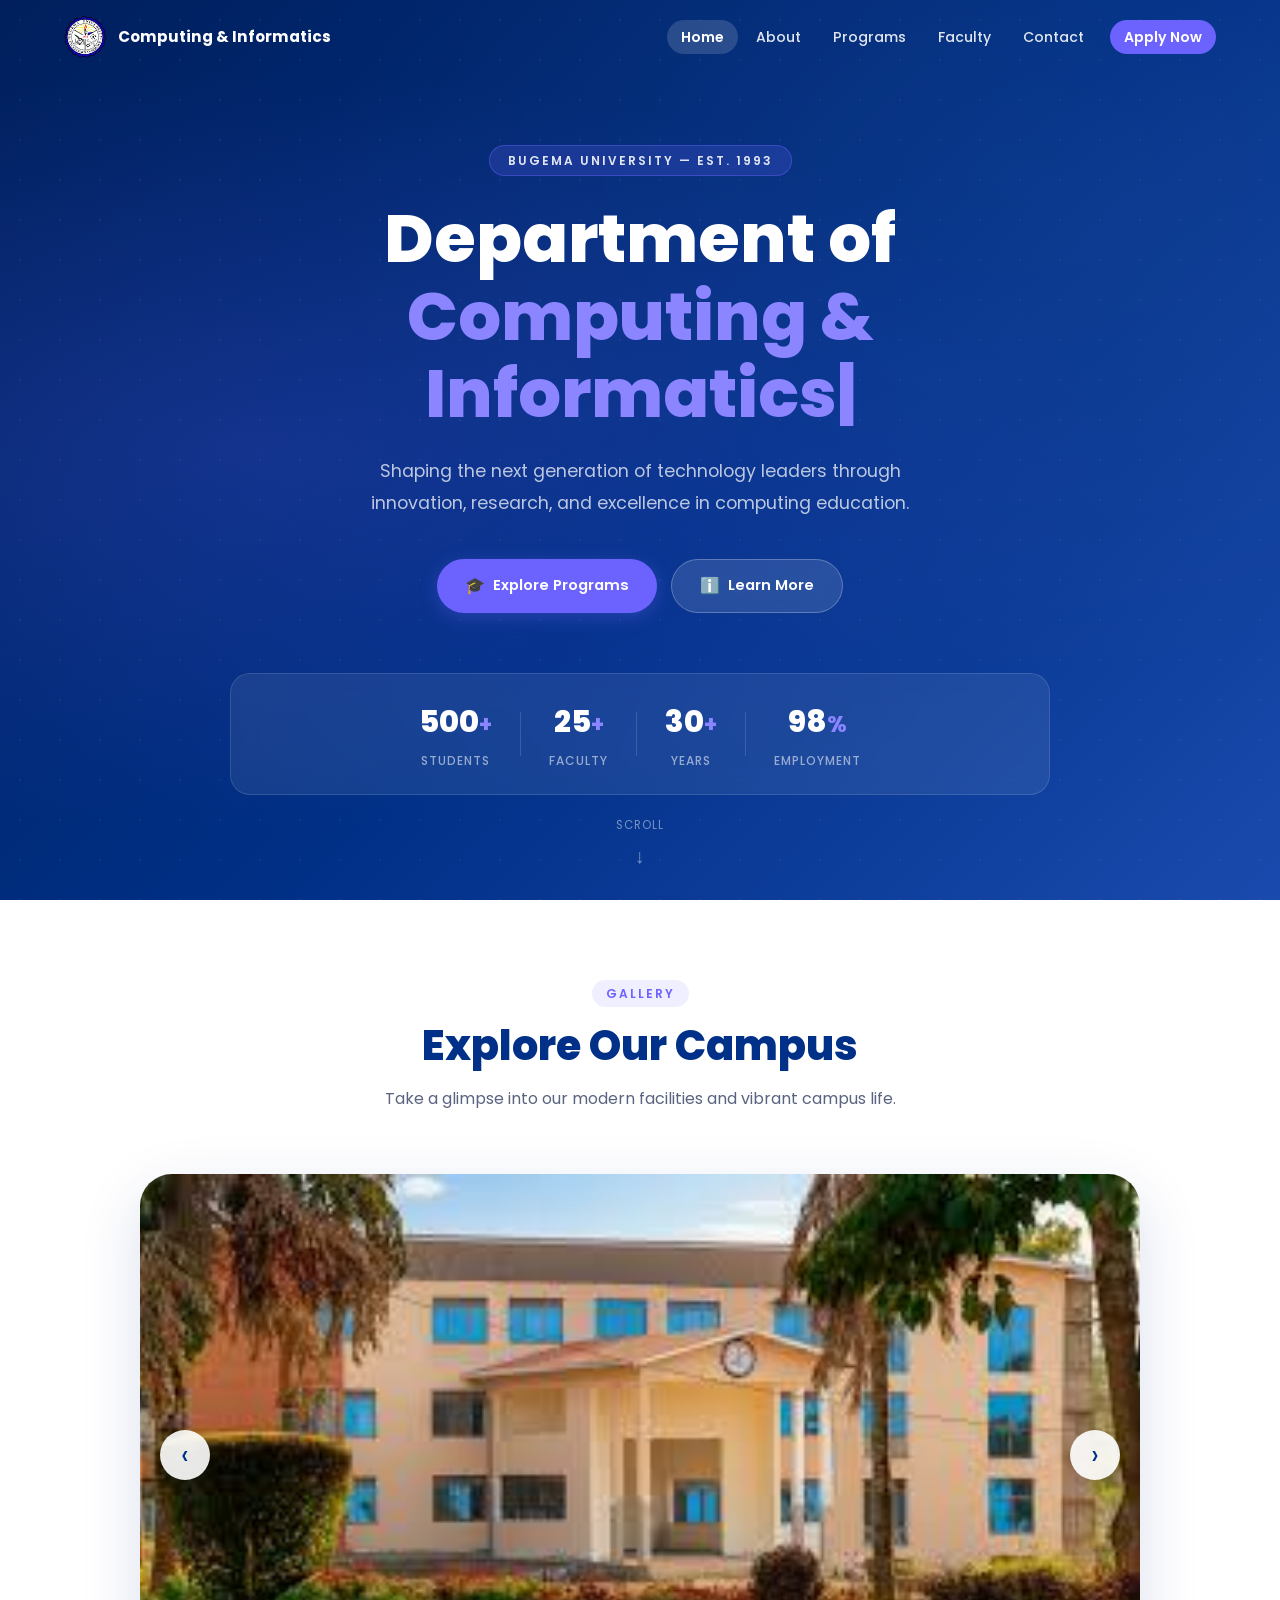
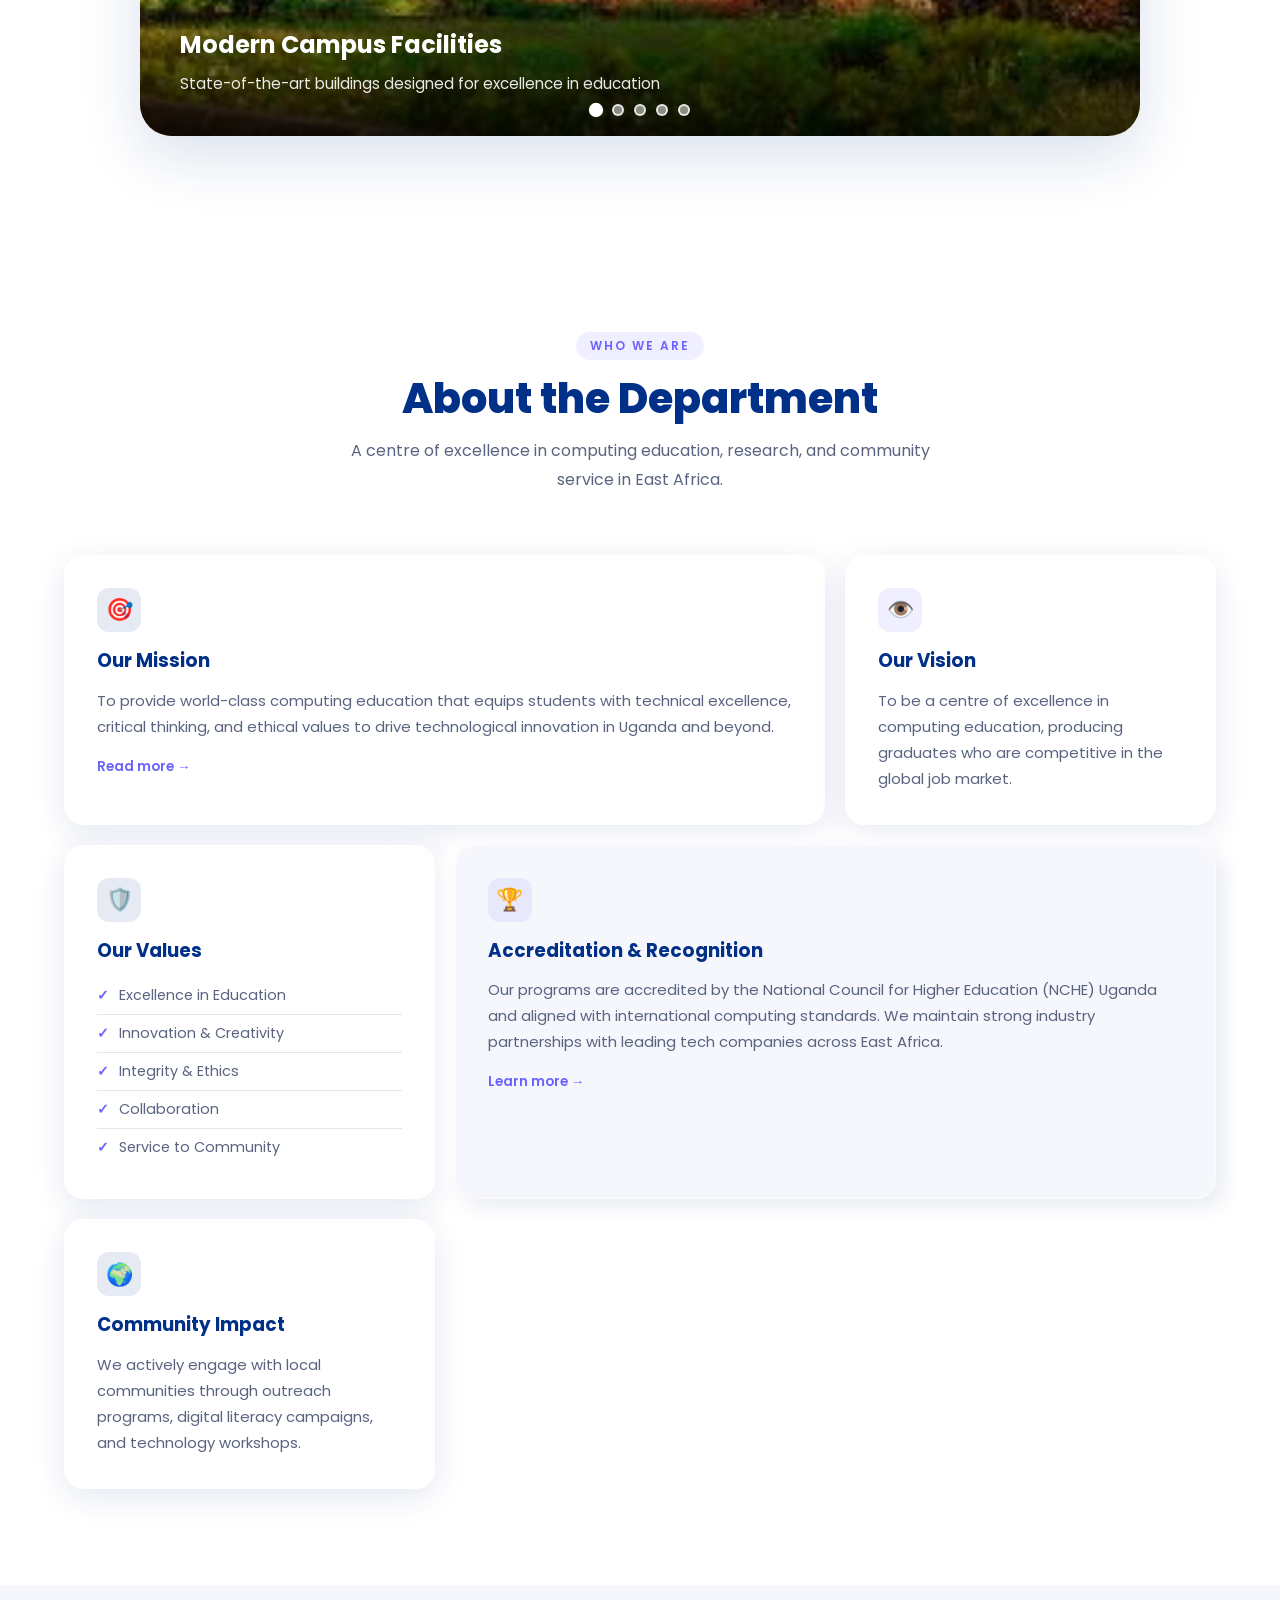
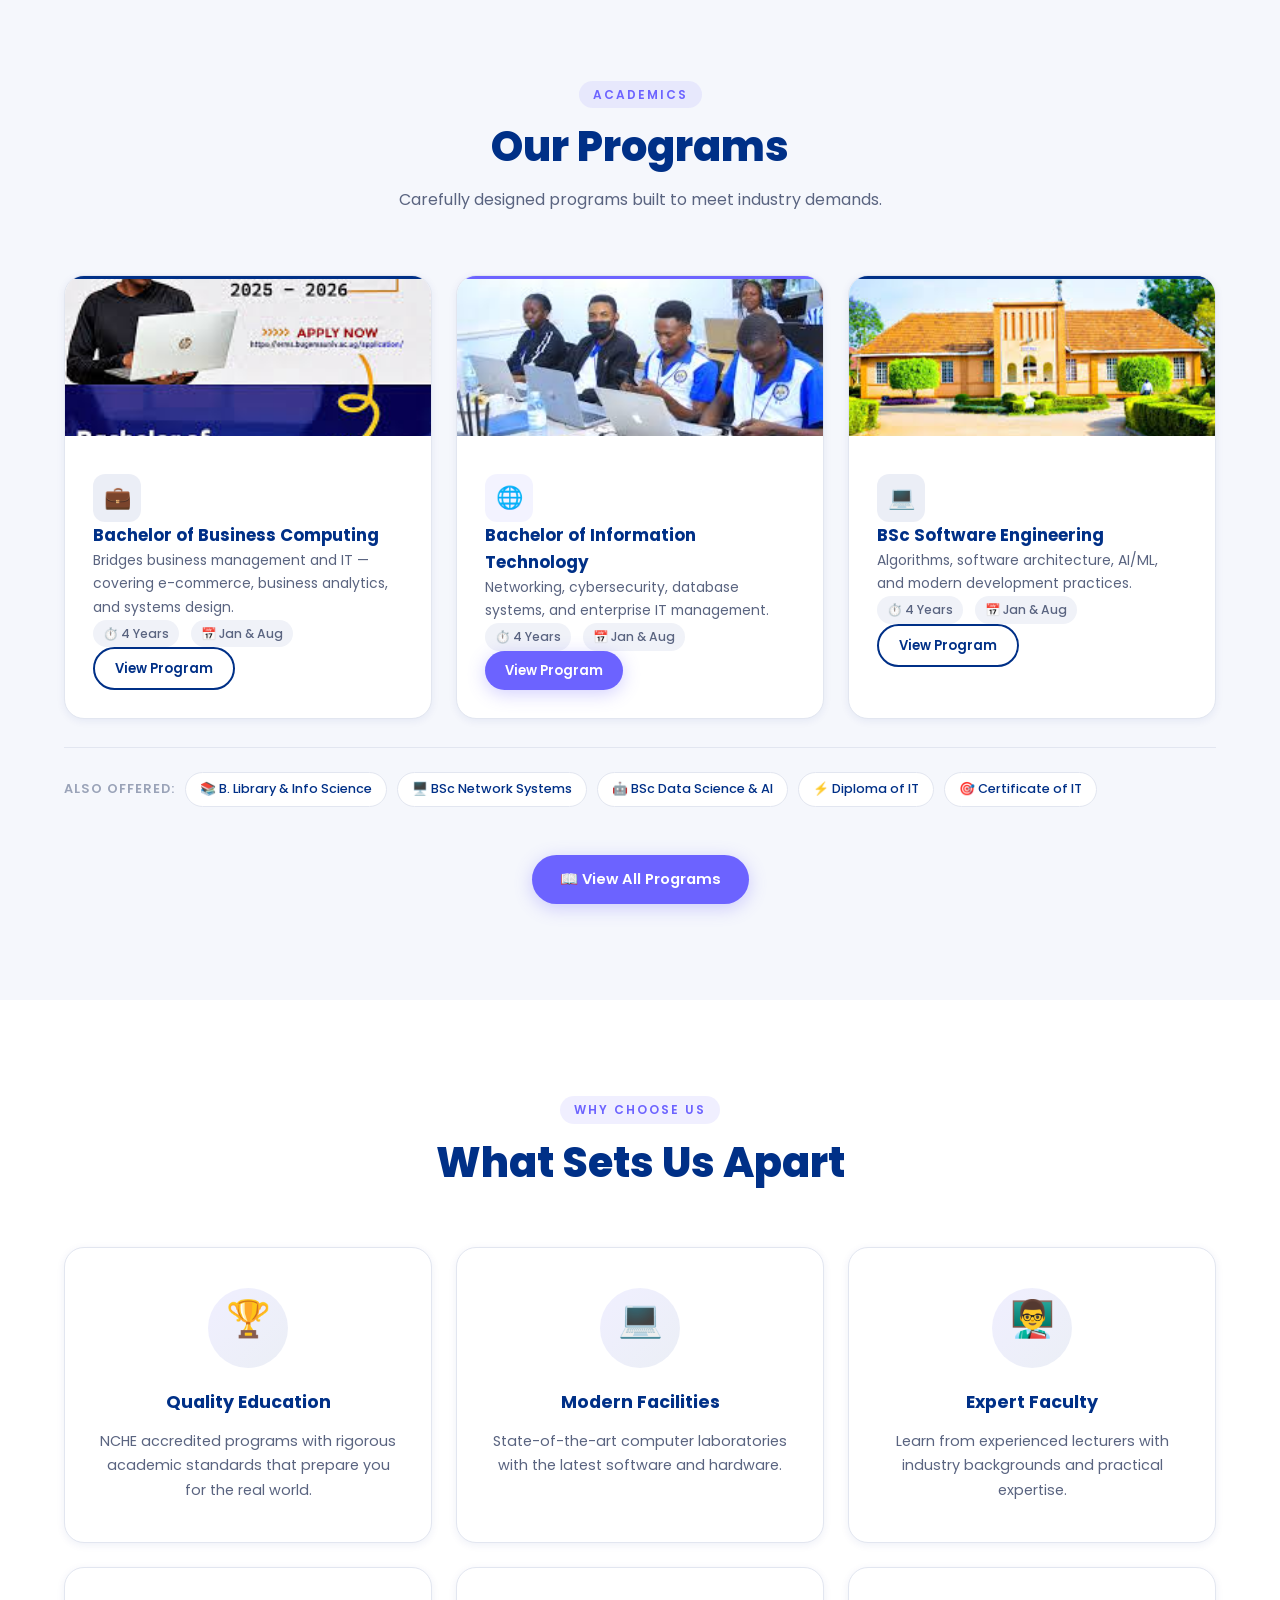
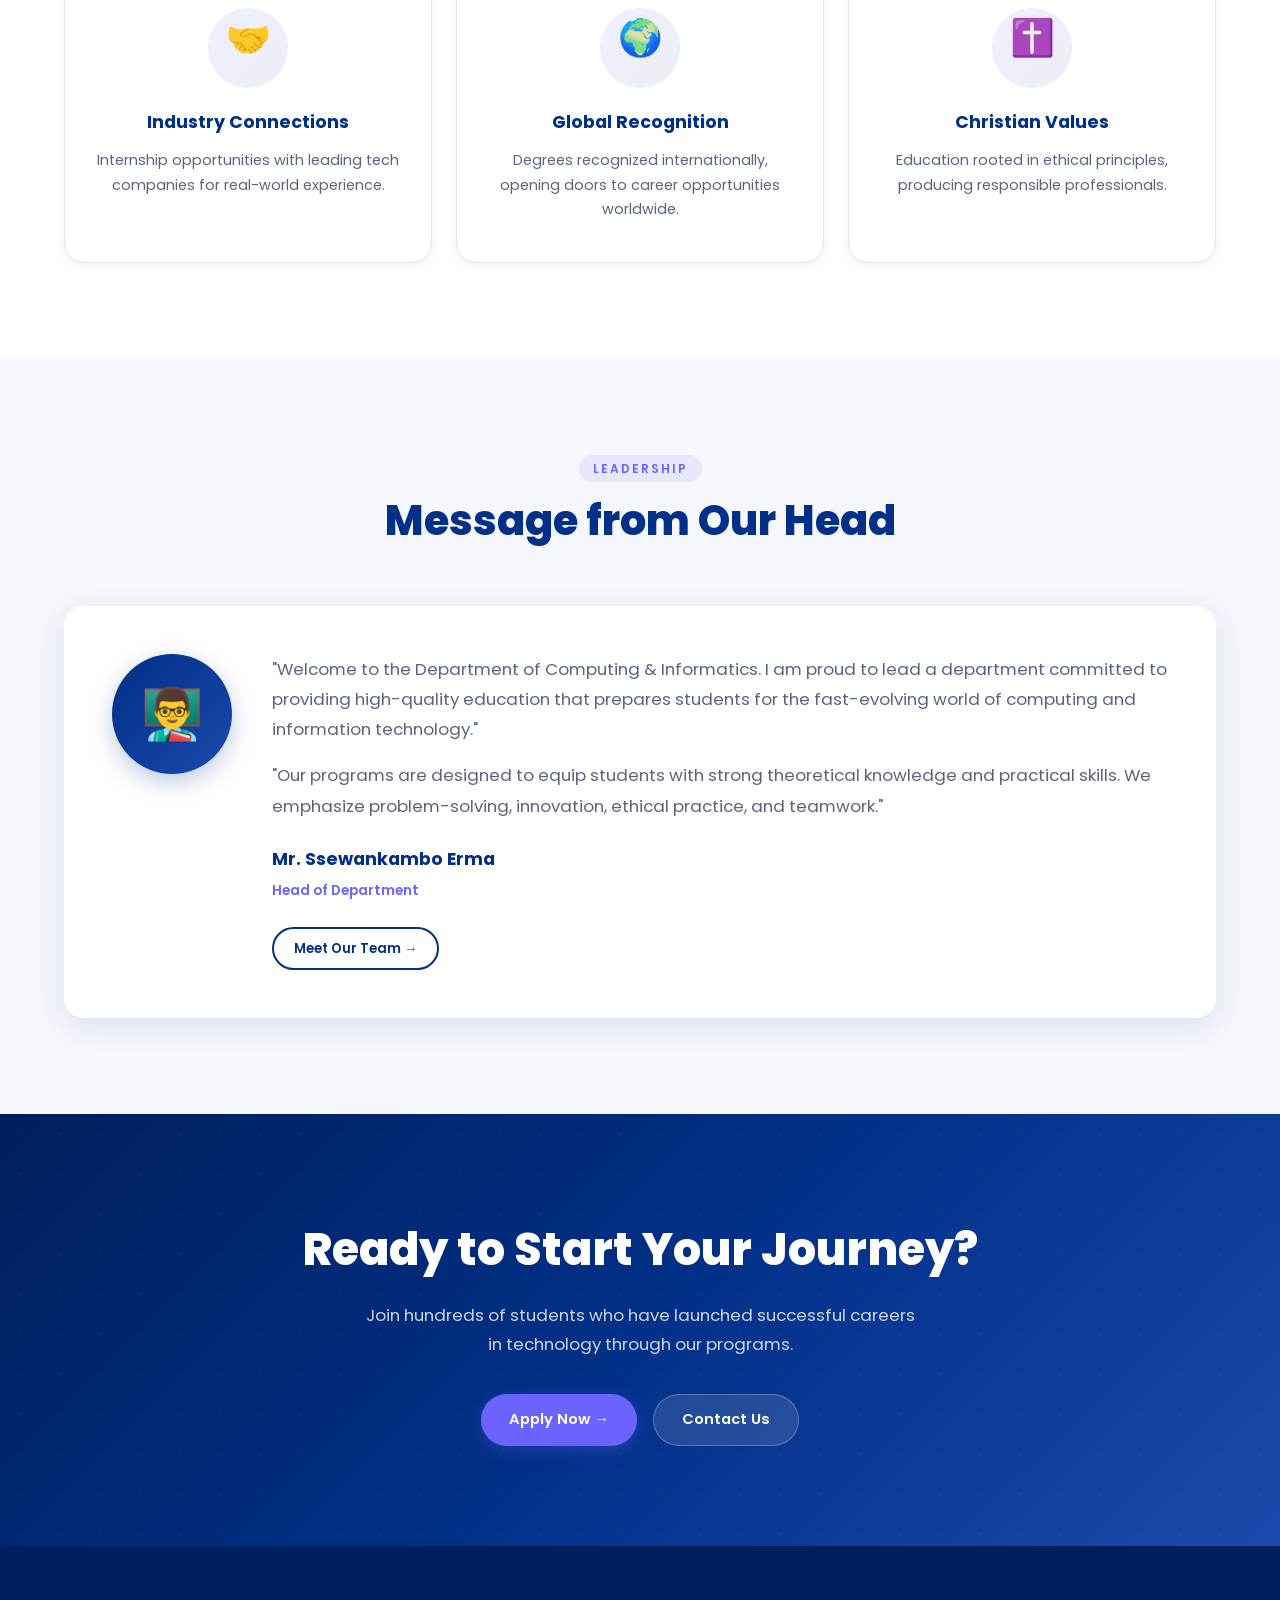
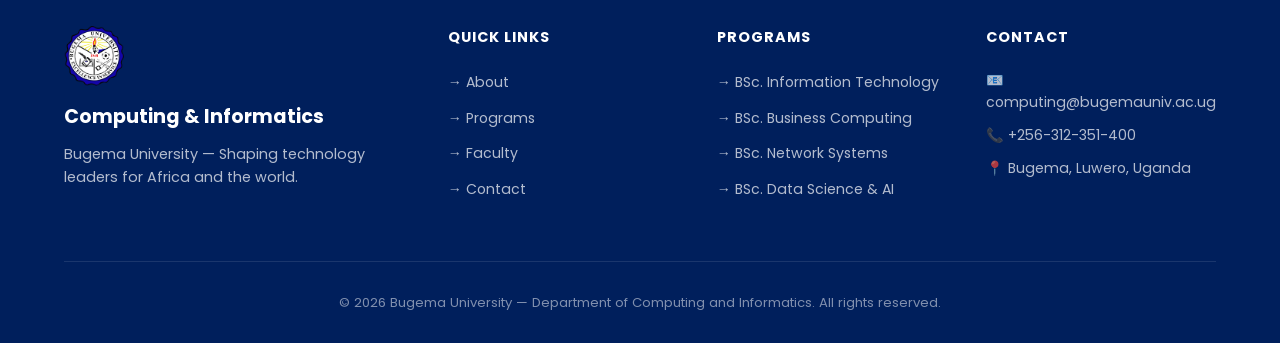
==== index.html @ d44f6887 "Add image carousel, remove red colors, and enhance homepage with images" ====
<!DOCTYPE html>
<html lang="en">
<head>
    <meta charset="UTF-8">
    <meta name="viewport" content="width=device-width, initial-scale=1.0, maximum-scale=5.0, user-scalable=yes">
    <title>Department of Computing & Informatics | Bugema University</title>
    <meta name="description" content="Discover the Department of Computing & Informatics at Bugema University. Explore our IT programs, expert faculty, and modern facilities.">
    <link rel="stylesheet" href="css/style.css">
    <link rel="icon" href="images/Bugema_logo.png">
    <link rel="preconnect" href="https://fonts.googleapis.com">
    <link rel="preconnect" href="https://fonts.gstatic.com" crossorigin>
    <link href="https://fonts.googleapis.com/css2?family=Poppins:wght@300;400;500;600;700;800;900&family=Inter:wght@300;400;500;600&display=swap" rel="stylesheet">
</head>

<body>
    <!-- Loading Screen -->
    <div id="loader">
        <div class="loader-inner">
            <img src="images/Bugema_logo.png" alt="Bugema University Logo" class="loader-logo">
            <div class="loader-bar"><div class="loader-fill"></div></div>
            <p class="loader-text">Loading...</p>
        </div>
    </div>

    <!-- Navigation -->
    <nav id="navbar">
        <div class="nav-container">
            <a href="index.html" class="nav-brand">
                <img src="images/Bugema_logo.png" alt="Bugema University">
                <span>Computing & Informatics</span>
            </a>
            <ul class="nav-links" id="navLinks">
                <li><a href="index.html" class="active">Home</a></li>
                <li><a href="about.html">About</a></li>
                <li><a href="programs.html">Programs</a></li>
                <li><a href="faculty.html">Faculty</a></li>
                <li><a href="contact.html">Contact</a></li>
                <li><a href="application.html" class="btn-apply">Apply Now</a></li>
            </ul>
            <button class="nav-toggle" id="navToggle" aria-label="Toggle navigation">
                <span></span><span></span><span></span>
            </button>
        </div>
    </nav>

    <!-- Hero -->
    <section class="hero">
        <div class="hero-bg"></div>
        <div class="hero-content">
            <div class="hero-badge">Bugema University — Est. 1993</div>
            <h1 class="hero-title">
                Department of<br>
                <span class="typed-text" id="typedText"></span><span class="cursor">|</span>
            </h1>
            <p class="hero-subtitle">
                Shaping the next generation of technology leaders through innovation, research, and excellence in computing education.
            </p>
            <div class="hero-actions">
                <a href="programs.html" class="btn btn-primary">
                    <span class="btn-icon">🎓</span> Explore Programs
                </a>
                <a href="about.html" class="btn btn-ghost">
                    <span class="btn-icon">ℹ️</span> Learn More
                </a>
            </div>
            <div class="hero-stats">
                <div class="stat-item">
                    <span class="stat-number" data-target="500">0</span><span class="stat-plus">+</span>
                    <span class="stat-label">Students</span>
                </div>
                <div class="stat-divider"></div>
                <div class="stat-item">
                    <span class="stat-number" data-target="25">0</span><span class="stat-plus">+</span>
                    <span class="stat-label">Faculty</span>
                </div>
                <div class="stat-divider"></div>
                <div class="stat-item">
                    <span class="stat-number" data-target="30">0</span><span class="stat-plus">+</span>
                    <span class="stat-label">Years</span>
                </div>
                <div class="stat-divider"></div>
                <div class="stat-item">
                    <span class="stat-number" data-target="98">0</span><span class="stat-plus">%</span>
                    <span class="stat-label">Employment</span>
                </div>
            </div>
        </div>
        <div class="hero-scroll">
            <span>Scroll</span>
            <span class="scroll-icon">↓</span>
        </div>
    </section>

    <!-- Image Carousel -->
    <section class="section carousel-section">
        <div class="container">
            <div class="section-header">
                <span class="section-tag">Gallery</span>
                <h2 class="section-title">Explore Our Campus</h2>
                <p class="section-desc">Take a glimpse into our modern facilities and vibrant campus life.</p>
            </div>
            <div class="carousel-container">
                <div class="carousel-track">
                    <div class="carousel-slide active">
                        <img src="images/New complex.jpeg" alt="Bugema University New Complex">
                        <div class="carousel-caption">
                            <h3>Modern Campus Facilities</h3>
                            <p>State-of-the-art buildings designed for excellence in education</p>
                        </div>
                    </div>
                    <div class="carousel-slide">
                        <img src="images/lab.jpeg" alt="Computer Laboratory">
                        <div class="carousel-caption">
                            <h3>Advanced Computer Labs</h3>
                            <p>Equipped with the latest technology for hands-on learning</p>
                        </div>
                    </div>
                    <div class="carousel-slide">
                        <img src="images/campus1.jpeg" alt="Bugema University Campus">
                        <div class="carousel-caption">
                            <h3>Beautiful Campus Environment</h3>
                            <p>A serene learning environment in the heart of Uganda</p>
                        </div>
                    </div>
                    <div class="carousel-slide">
                        <img src="images/Lecturers.jpeg" alt="Faculty Members">
                        <div class="carousel-caption">
                            <h3>Expert Faculty</h3>
                            <p>Learn from experienced professionals dedicated to your success</p>
                        </div>
                    </div>
                    <div class="carousel-slide">
                        <img src="images/Building it.jpeg" alt="IT Department Building">
                        <div class="carousel-caption">
                            <h3>Computing & Informatics Block</h3>
                            <p>Home to our innovative computing programs</p>
                        </div>
                    </div>
                </div>
                <button class="carousel-btn carousel-btn-prev" aria-label="Previous slide">‹</button>
                <button class="carousel-btn carousel-btn-next" aria-label="Next slide">›</button>
                <div class="carousel-indicators"></div>
            </div>
        </div>
    </section>

    <!-- Quick About -->
    <section class="section">
        <div class="container">
            <div class="section-header">
                <span class="section-tag">Who We Are</span>
                <h2 class="section-title">About the Department</h2>
                <p class="section-desc">A centre of excellence in computing education, research, and community service in East Africa.</p>
            </div>
            <div class="bento-grid about-grid">
                <div class="bento-card bento-large glass-card reveal">
                    <div class="card-icon-wrap blue">🎯</div>
                    <h3>Our Mission</h3>
                    <p>To provide world-class computing education that equips students with technical excellence, critical thinking, and ethical values to drive technological innovation in Uganda and beyond.</p>
                    <a href="about.html" class="card-link">Read more →</a>
                </div>
                <div class="bento-card glass-card reveal">
                    <div class="card-icon-wrap violet">👁️</div>
                    <h3>Our Vision</h3>
                    <p>To be a centre of excellence in computing education, producing graduates who are competitive in the global job market.</p>
                </div>
                <div class="bento-card glass-card reveal">
                    <div class="card-icon-wrap blue">🛡️</div>
                    <h3>Our Values</h3>
                    <ul class="values-list">
                        <li><span class="check">✓</span> Excellence in Education</li>
                        <li><span class="check">✓</span> Innovation & Creativity</li>
                        <li><span class="check">✓</span> Integrity & Ethics</li>
                        <li><span class="check">✓</span> Collaboration</li>
                        <li><span class="check">✓</span> Service to Community</li>
                    </ul>
                </div>
                <div class="bento-card bento-wide neu-card reveal">
                    <div class="card-icon-wrap violet">🏆</div>
                    <h3>Accreditation & Recognition</h3>
                    <p>Our programs are accredited by the National Council for Higher Education (NCHE) Uganda and aligned with international computing standards. We maintain strong industry partnerships with leading tech companies across East Africa.</p>
                    <a href="about.html" class="card-link">Learn more →</a>
                </div>
                <div class="bento-card glass-card reveal">
                    <div class="card-icon-wrap blue">🌍</div>
                    <h3>Community Impact</h3>
                    <p>We actively engage with local communities through outreach programs, digital literacy campaigns, and technology workshops.</p>
                </div>
            </div>
        </div>
    </section>

    <!-- Programs Preview -->
    <section class="section section-alt">
        <div class="container">
            <div class="section-header">
                <span class="section-tag">Academics</span>
                <h2 class="section-title">Our Programs</h2>
                <p class="section-desc">Carefully designed programs built to meet industry demands.</p>
            </div>
            <div class="programs-preview-grid">
                <div class="prog-preview-card with-image reveal">
                    <img src="images/business computing.jpeg" alt="Business Computing" class="prog-image">
                    <div class="prog-content">
                        <div class="prog-icon-wrap">💼</div>
                        <h3>Bachelor of Business Computing</h3>
                        <p>Bridges business management and IT — covering e-commerce, business analytics, and systems design.</p>
                        <div class="prog-meta">
                            <span class="prog-meta-item">⏱️ 4 Years</span>
                            <span class="prog-meta-item">📅 Jan & Aug</span>
                        </div>
                        <a href="business-computing.html" class="btn btn-outline btn-sm">View Program</a>
                    </div>
                </div>
                <div class="prog-preview-card featured with-image reveal">
                    <img src="images/lab.jpeg" alt="Information Technology" class="prog-image">
                    <div class="prog-content">
                        <div class="prog-icon-wrap">🌐</div>
                        <h3>Bachelor of Information Technology</h3>
                        <p>Networking, cybersecurity, database systems, and enterprise IT management.</p>
                        <div class="prog-meta">
                            <span class="prog-meta-item">⏱️ 4 Years</span>
                            <span class="prog-meta-item">📅 Jan & Aug</span>
                        </div>
                        <a href="bachelor-it.html" class="btn btn-primary btn-sm">View Program</a>
                    </div>
                </div>
                <div class="prog-preview-card with-image reveal">
                    <img src="images/Building it.jpeg" alt="Software Engineering" class="prog-image">
                    <div class="prog-content">
                        <div class="prog-icon-wrap">💻</div>
                        <h3>BSc Software Engineering</h3>
                        <p>Algorithms, software architecture, AI/ML, and modern development practices.</p>
                        <div class="prog-meta">
                            <span class="prog-meta-item">⏱️ 4 Years</span>
                            <span class="prog-meta-item">📅 Jan & Aug</span>
                        </div>
                        <a href="programs.html" class="btn btn-outline btn-sm">View Program</a>
                    </div>
                </div>
            </div>
            <div class="prog-more-row">
                <span class="prog-more-label">Also offered:</span>
                <a href="library-science.html" class="prog-more-chip">📚 B. Library & Info Science</a>
                <a href="network-systems.html" class="prog-more-chip">🖥️ BSc Network Systems</a>
                <a href="data-science-ai.html" class="prog-more-chip">🤖 BSc Data Science & AI</a>
                <a href="diploma-computer-engineering.html" class="prog-more-chip">⚡ Diploma of IT</a>
                <a href="certificate-it.html" class="prog-more-chip">🎯 Certificate of IT</a>
            </div>
            <div class="section-cta">
                <a href="programs.html" class="btn btn-primary">📖 View All Programs</a>
            </div>
        </div>
    </section>

    <!-- Why Choose Us -->
    <section class="section">
        <div class="container">
            <div class="section-header">
                <span class="section-tag">Why Choose Us</span>
                <h2 class="section-title">What Sets Us Apart</h2>
            </div>
            <div class="why-grid">
                <div class="why-card reveal">
                    <div class="why-icon-wrap"><div class="why-icon">🏆</div></div>
                    <h3>Quality Education</h3>
                    <p>NCHE accredited programs with rigorous academic standards that prepare you for the real world.</p>
                </div>
                <div class="why-card reveal">
                    <div class="why-icon-wrap"><div class="why-icon">💻</div></div>
                    <h3>Modern Facilities</h3>
                    <p>State-of-the-art computer laboratories with the latest software and hardware.</p>
                </div>
                <div class="why-card reveal">
                    <div class="why-icon-wrap"><div class="why-icon">👨‍🏫</div></div>
                    <h3>Expert Faculty</h3>
                    <p>Learn from experienced lecturers with industry backgrounds and practical expertise.</p>
                </div>
                <div class="why-card reveal">
                    <div class="why-icon-wrap"><div class="why-icon">🤝</div></div>
                    <h3>Industry Connections</h3>
                    <p>Internship opportunities with leading tech companies for real-world experience.</p>
                </div>
                <div class="why-card reveal">
                    <div class="why-icon-wrap"><div class="why-icon">🌍</div></div>
                    <h3>Global Recognition</h3>
                    <p>Degrees recognized internationally, opening doors to career opportunities worldwide.</p>
                </div>
                <div class="why-card reveal">
                    <div class="why-icon-wrap"><div class="why-icon">✝️</div></div>
                    <h3>Christian Values</h3>
                    <p>Education rooted in ethical principles, producing responsible professionals.</p>
                </div>
            </div>
        </div>
    </section>

    <!-- HOD Message -->
    <section class="section section-alt">
        <div class="container">
            <div class="section-header">
                <span class="section-tag">Leadership</span>
                <h2 class="section-title">Message from Our Head</h2>
            </div>
            <div class="hod-message-card reveal">
                <div class="hod-avatar-new">
                    <span>👨‍🏫</span>
                </div>
                <div class="hod-message-content">
                    <p>"Welcome to the Department of Computing & Informatics. I am proud to lead a department committed to providing high-quality education that prepares students for the fast-evolving world of computing and information technology."</p>
                    <p>"Our programs are designed to equip students with strong theoretical knowledge and practical skills. We emphasize problem-solving, innovation, ethical practice, and teamwork."</p>
                    <div class="hod-signature">
                        <h4>Mr. Ssewankambo Erma</h4>
                        <span>Head of Department</span>
                    </div>
                    <a href="faculty.html" class="btn btn-outline btn-sm">Meet Our Team →</a>
                </div>
            </div>
        </div>
    </section>

    <!-- CTA Section -->
    <section class="cta-section-new">
        <div class="container">
            <div class="cta-content">
                <h2>Ready to Start Your Journey?</h2>
                <p>Join hundreds of students who have launched successful careers in technology through our programs.</p>
                <div class="cta-buttons">
                    <a href="application.html" class="btn btn-primary">Apply Now →</a>
                    <a href="contact.html" class="btn btn-ghost-white">Contact Us</a>
                </div>
            </div>
        </div>
    </section>

    <footer class="footer">
        <div class="container">
            <div class="footer-grid">
                <div class="footer-brand">
                    <img src="images/Bugema_logo.png" alt="Bugema University Logo">
                    <h3>Computing & Informatics</h3>
                    <p>Bugema University — Shaping technology leaders for Africa and the world.</p>
                </div>
                <div class="footer-links">
                    <h4>Quick Links</h4>
                    <ul>
                        <li><a href="about.html">→ About</a></li>
                        <li><a href="programs.html">→ Programs</a></li>
                        <li><a href="faculty.html">→ Faculty</a></li>
                        <li><a href="contact.html">→ Contact</a></li>
                    </ul>
                </div>
                <div class="footer-links">
                    <h4>Programs</h4>
                    <ul>
                        <li><a href="bachelor-it.html">→ BSc. Information Technology</a></li>
                        <li><a href="business-computing.html">→ BSc. Business Computing</a></li>
                        <li><a href="network-systems.html">→ BSc. Network Systems</a></li>
                        <li><a href="data-science-ai.html">→ BSc. Data Science & AI</a></li>
                    </ul>
                </div>
                <div class="footer-contact">
                    <h4>Contact</h4>
                    <p>📧 computing@bugemauniv.ac.ug</p>
                    <p>📞 +256-312-351-400</p>
                    <p>📍 Bugema, Luwero, Uganda</p>
                </div>
            </div>
            <div class="footer-bottom">
                <p>© 2026 Bugema University — Department of Computing and Informatics. All rights reserved.</p>
            </div>
        </div>
    </footer>

    <script src="js/main.js"></script>
</body>
</html>
---- css/style.css ----
/* ===== VARIABLES ===== */
:root {
    --violet: #6C63FF;
    --violet-dark: #5A52D5;
    --violet-light: #8B85FF;
    --blue: #003087;
    --blue-dark: #001f5c;
    --blue-light: #1a4aad;
    --white: #ffffff;
    --off-white: #f5f7fc;
    --gray-100: #f0f2f8;
    --gray-200: #e2e6f0;
    --gray-400: #9aa3b8;
    --gray-600: #5a6480;
    --gray-800: #2d3452;
    --text: #1a1f36;
    --shadow-sm: 0 2px 8px rgba(0,48,135,0.07);
    --shadow-md: 0 8px 32px rgba(0,48,135,0.11);
    --shadow-lg: 0 20px 60px rgba(0,48,135,0.15);
    --radius-sm: 12px;
    --radius-md: 20px;
    --radius-lg: 32px;
    --transition: all 0.3s cubic-bezier(0.4,0,0.2,1);
    --primary-color: #003087;
    --primary-dark: #001f5c;
    --accent-color: #6C63FF;
    --bg-color: #f5f7fc;
    --bg-white: #ffffff;
}

/* ===== RESET ===== */
*, *::before, *::after { margin: 0; padding: 0; box-sizing: border-box; }
html { scroll-behavior: smooth; }
body { font-family: 'Poppins', sans-serif; color: var(--text); background: var(--white); overflow-x: hidden; line-height: 1.6; }
a { text-decoration: none; color: inherit; }
ul { list-style: none; }
img { max-width: 100%; display: block; }
button { font-family: inherit; cursor: pointer; }

/* ===== LOADER ===== */
#loader {
    position: fixed; inset: 0; z-index: 9999;
    background: var(--blue);
    display: flex; align-items: center; justify-content: center;
    transition: opacity 0.6s ease, visibility 0.6s ease;
}
#loader.hidden { opacity: 0; visibility: hidden; pointer-events: none; }
.loader-inner { text-align: center; }
.loader-logo { width: 80px; height: 80px; margin: 0 auto 24px; animation: pulse 1.5s ease-in-out infinite; }
.loader-bar { width: 200px; height: 4px; background: rgba(255,255,255,0.2); border-radius: 99px; margin: 0 auto 16px; overflow: hidden; }
.loader-fill { height: 100%; background: var(--violet); border-radius: 99px; animation: loadFill 1.8s ease forwards; }
.loader-text { color: rgba(255,255,255,0.6); font-size: 0.8rem; letter-spacing: 2px; text-transform: uppercase; }
@keyframes loadFill { from { width: 0; } to { width: 100%; } }
@keyframes pulse { 0%,100% { transform: scale(1); } 50% { transform: scale(1.08); } }

/* ===== NAVBAR ===== */
#navbar {
    position: fixed; top: 0; left: 0; right: 0; z-index: 1000;
    padding: 16px 0;
    transition: var(--transition);
}
#navbar.scrolled {
    background: rgba(255,255,255,0.94);
    backdrop-filter: blur(20px);
    -webkit-backdrop-filter: blur(20px);
    box-shadow: var(--shadow-sm);
    padding: 10px 0;
}
.nav-container {
    max-width: 1200px; margin: 0 auto; padding: 0 24px;
    display: flex; align-items: center; justify-content: space-between;
}
.nav-brand {
    display: flex; align-items: center; gap: 12px;
    font-weight: 700; font-size: 0.95rem;
    color: var(--white);
    transition: var(--transition);
}
#navbar.scrolled .nav-brand { color: var(--blue); }
.nav-brand img { width: 42px; height: 42px; object-fit: contain; border-radius: 8px; }
.nav-links { display: flex; align-items: center; gap: 4px; }
.nav-links a {
    padding: 7px 14px;
    border-radius: 99px;
    font-size: 0.88rem; font-weight: 500;
    color: rgba(255,255,255,0.88);
    transition: var(--transition);
}
.nav-links a:hover, .nav-links a.active {
    background: rgba(255,255,255,0.15);
    color: var(--white);
}
.nav-links a.active { font-weight: 600; }
#navbar.scrolled .nav-links a { color: var(--gray-600); }
#navbar.scrolled .nav-links a:hover { background: var(--gray-100); color: var(--blue); }
#navbar.scrolled .nav-links a.active { background: rgba(0,48,135,0.08); color: var(--blue); }

.btn-apply {
    background: var(--violet) !important;
    color: var(--white) !important;
    font-weight: 600 !important;
    margin-left: 8px;
}
.btn-apply:hover {
    background: var(--violet-dark) !important;
    transform: translateY(-2px);
}

.nav-toggle {
    display: none; flex-direction: column; gap: 5px;
    background: none; border: none; outline: none;
    -webkit-appearance: none; appearance: none;
    cursor: pointer; padding: 8px; z-index: 1001;
    border-radius: 8px;
    -webkit-tap-highlight-color: transparent;
}
.nav-toggle:focus { outline: none; }
.nav-toggle span {
    display: block; width: 24px; height: 2px;
    background: var(--white); border-radius: 99px;
    transition: var(--transition);
}
#navbar.scrolled .nav-toggle span { background: var(--blue); }
.nav-toggle.open span { background: var(--white) !important; }
.nav-toggle.open span:nth-child(1) { transform: rotate(45deg) translate(5px, 5px); }
.nav-toggle.open span:nth-child(2) { opacity: 0; width: 0; }
.nav-toggle.open span:nth-child(3) { transform: rotate(-45deg) translate(5px, -5px); }

/* ===== HERO ===== */
.hero {
    min-height: 100vh;
    background: linear-gradient(135deg, var(--blue-dark) 0%, var(--blue) 55%, var(--blue-light) 100%);
    position: relative; display: flex; align-items: center; justify-content: center;
    overflow: hidden; padding: 120px 24px 80px;
}
.hero-bg {
    position: absolute; inset: 0;
    background: radial-gradient(ellipse at 20% 50%, rgba(108,99,255,0.18) 0%, transparent 60%),
                radial-gradient(ellipse at 80% 20%, rgba(255,255,255,0.04) 0%, transparent 50%);
}
.hero-bg::before {
    content: ''; position: absolute; inset: 0;
    background-image: radial-gradient(rgba(255,255,255,0.055) 1px, transparent 1px);
    background-size: 40px 40px;
}
.hero-content { position: relative; z-index: 1; max-width: 820px; text-align: center; }
.hero-badge {
    display: inline-block; padding: 5px 18px;
    background: rgba(108,99,255,0.2); border: 1px solid rgba(108,99,255,0.4);
    border-radius: 99px; color: rgba(255,255,255,0.88);
    font-size: 0.75rem; font-weight: 600; letter-spacing: 2px; text-transform: uppercase;
    margin-bottom: 24px;
}
.hero-title {
    font-size: clamp(2.4rem, 6vw, 4.2rem); font-weight: 800;
    color: var(--white); line-height: 1.15; margin-bottom: 24px;
}
.typed-text { color: var(--violet-light); }
.cursor { color: var(--violet-light); animation: blink 0.8s step-end infinite; }
@keyframes blink { 0%,100% { opacity: 1; } 50% { opacity: 0; } }
.hero-subtitle {
    font-size: 1.1rem; color: rgba(255,255,255,0.72);
    max-width: 580px; margin: 0 auto 40px; line-height: 1.8;
}
.hero-actions { display: flex; gap: 14px; justify-content: center; flex-wrap: wrap; margin-bottom: 60px; }
.hero-stats {
    display: flex; align-items: center; justify-content: center;
    background: rgba(255,255,255,0.08);
    backdrop-filter: blur(12px); -webkit-backdrop-filter: blur(12px);
    border: 1px solid rgba(255,255,255,0.12);
    border-radius: var(--radius-md); padding: 24px 40px;
}
.stat-item { text-align: center; padding: 0 28px; }
.stat-number { font-size: 1.9rem; font-weight: 800; color: var(--white); }
.stat-plus { font-size: 1.4rem; font-weight: 700; color: var(--violet-light); }
.stat-label { display: block; font-size: 0.75rem; font-weight: 500; color: rgba(255,255,255,0.55); text-transform: uppercase; letter-spacing: 1px; margin-top: 4px; }
.stat-divider { width: 1px; height: 44px; background: rgba(255,255,255,0.14); }
.hero-scroll {
    position: absolute; bottom: 28px; left: 50%; transform: translateX(-50%);
    display: flex; flex-direction: column; align-items: center; gap: 6px;
    color: rgba(255,255,255,0.45); font-size: 0.72rem;
    letter-spacing: 1px; text-transform: uppercase;
    animation: floatScroll 2s ease-in-out infinite;
}
.scroll-icon { font-size: 20px; }
@keyframes floatScroll { 0%,100% { transform: translateX(-50%) translateY(0); } 50% { transform: translateX(-50%) translateY(8px); } }

/* ===== BUTTONS ===== */
.btn {
    display: inline-flex; align-items: center; justify-content: center; gap: 8px;
    padding: 13px 28px;
    border-radius: 99px;
    font-family: 'Poppins', sans-serif;
    font-size: 0.92rem; font-weight: 600;
    cursor: pointer; border: none;
    transition: var(--transition);
    white-space: nowrap;
}
.btn-icon { font-size: 16px; }
.btn-primary { background: var(--violet); color: var(--white); box-shadow: 0 4px 18px rgba(108,99,255,0.3); }
.btn-primary:hover { background: var(--violet-dark); transform: translateY(-2px); box-shadow: 0 8px 24px rgba(108,99,255,0.4); }
.btn-ghost { background: rgba(255,255,255,0.12); color: var(--white); border: 1px solid rgba(255,255,255,0.25); backdrop-filter: blur(8px); }
.btn-ghost:hover { background: rgba(255,255,255,0.2); transform: translateY(-2px); }
.btn-ghost-white { background: rgba(255,255,255,0.12); color: var(--white); border: 1px solid rgba(255,255,255,0.25); }
.btn-ghost-white:hover { background: rgba(255,255,255,0.2); }
.btn-outline { background: transparent; color: var(--blue); border: 2px solid var(--blue); }
.btn-outline:hover { background: var(--blue); color: var(--white); transform: translateY(-2px); }
.btn-sm { padding: 9px 20px; font-size: 0.82rem; }

/* ===== SECTIONS ===== */
.section { padding: 96px 0; }
.section-alt { background: var(--off-white); }
.container { max-width: 1200px; margin: 0 auto; padding: 0 24px; }
.section-header { text-align: center; margin-bottom: 60px; }
.section-tag {
    display: inline-block; padding: 4px 14px;
    background: rgba(108,99,255,0.1); color: var(--violet);
    border-radius: 99px; font-size: 0.75rem; font-weight: 600;
    letter-spacing: 2px; text-transform: uppercase; margin-bottom: 14px;
}
.section-title { font-size: clamp(1.7rem, 4vw, 2.6rem); font-weight: 800; color: var(--blue); line-height: 1.2; margin-bottom: 14px; }
.section-desc { font-size: 1rem; color: var(--gray-600); max-width: 580px; margin: 0 auto; line-height: 1.8; }
.section-cta { text-align: center; margin-top: 48px; }

/* ===== GLASS & NEU CARDS ===== */
.glass-card {
    background: rgba(255,255,255,0.72);
    backdrop-filter: blur(20px);
    -webkit-backdrop-filter: blur(20px);
    border: 1px solid rgba(255,255,255,0.85);
    box-shadow: var(--shadow-md);
}
.neu-card {
    background: var(--off-white);
    box-shadow: 8px 8px 20px rgba(0,48,135,0.09), -8px -8px 20px rgba(255,255,255,0.9);
    border: 1px solid rgba(255,255,255,0.6);
}

/* ===== BENTO GRID ===== */
.bento-grid { display: grid; grid-template-columns: repeat(3, 1fr); gap: 20px; }
.bento-card { padding: 32px; border-radius: var(--radius-md); transition: var(--transition); }
.bento-card:hover { transform: translateY(-4px); box-shadow: var(--shadow-lg); }
.bento-large { grid-column: span 2; }
.bento-wide { grid-column: span 2; }
.bento-card h3 { font-size: 1.15rem; font-weight: 700; color: var(--blue); margin-bottom: 12px; margin-top: 14px; }
.bento-card p { color: var(--gray-600); line-height: 1.75; font-size: 0.93rem; }
.card-icon-wrap {
    width: 44px; height: 44px; border-radius: 12px;
    display: flex; align-items: center; justify-content: center;
    font-size: 22px;
}
.card-icon-wrap.blue { background: rgba(0,48,135,0.1); color: var(--blue); }
.card-icon-wrap.violet { background: rgba(108,99,255,0.1); color: var(--violet); }
.card-link {
    display: inline-flex; align-items: center; gap: 6px;
    margin-top: 16px; font-size: 0.85rem; font-weight: 600;
    color: var(--violet); transition: var(--transition);
}
.card-link:hover { gap: 10px; }
.values-list { padding: 0; margin-top: 4px; }
.values-list li {
    display: flex; align-items: center; gap: 10px;
    padding: 7px 0; color: var(--gray-600); font-size: 0.9rem;
    border-bottom: 1px solid var(--gray-200);
}
.values-list li:last-child { border-bottom: none; }
.values-list li .check { color: var(--violet); font-weight: bold; }

/* ===== PROGRAMS PREVIEW ===== */
.programs-preview-grid { display: grid; grid-template-columns: repeat(3, 1fr); gap: 24px; }
.prog-preview-card {
    background: var(--white); border-radius: var(--radius-md);
    padding: 32px; box-shadow: var(--shadow-sm);
    border: 1px solid var(--gray-200); transition: var(--transition);
    display: flex; flex-direction: column; gap: 14px;
    position: relative; overflow: hidden;
}
.prog-preview-card::before { content: ''; position: absolute; top: 0; left: 0; right: 0; height: 3px; background: var(--blue); }
.prog-preview-card.featured::before { background: var(--violet); }
.prog-preview-card:hover { transform: translateY(-5px); box-shadow: var(--shadow-lg); }
.prog-icon-wrap {
    width: 48px; height: 48px; border-radius: 12px;
    background: rgba(0,48,135,0.08); color: var(--blue);
    display: flex; align-items: center; justify-content: center; font-size: 22px;
}
.prog-preview-card.featured .prog-icon-wrap { background: rgba(108,99,255,0.08); color: var(--violet); }
.prog-preview-card h3 { font-size: 1.05rem; font-weight: 700; color: var(--blue); }
.prog-preview-card p { font-size: 0.87rem; color: var(--gray-600); line-height: 1.7; flex: 1; }
.prog-meta { display: flex; gap: 12px; flex-wrap: wrap; }
.prog-meta-item {
    display: inline-flex; align-items: center; gap: 5px;
    font-size: 0.77rem; font-weight: 500; color: var(--gray-600);
    background: var(--gray-100); padding: 4px 10px; border-radius: 99px;
}
.prog-more-row {
    display: flex; align-items: center; flex-wrap: wrap; gap: 10px;
    margin-top: 28px; padding-top: 24px;
    border-top: 1px solid var(--gray-200);
}
.prog-more-label {
    font-size: 0.8rem; font-weight: 600;
    color: var(--gray-400); text-transform: uppercase; letter-spacing: 1px;
    white-space: nowrap;
}
.prog-more-chip {
    display: inline-flex; align-items: center; gap: 6px;
    padding: 6px 14px;
    background: var(--white); border: 1px solid var(--gray-200);
    border-radius: 99px; font-size: 0.8rem; font-weight: 500;
    color: var(--blue); transition: var(--transition);
}
.prog-more-chip:hover { background: var(--blue); color: var(--white); border-color: var(--blue); }

/* ===== WHY CHOOSE US ===== */
.why-grid { display: grid; grid-template-columns: repeat(3, 1fr); gap: 24px; }
.why-card {
    background: var(--white); border-radius: var(--radius-md);
    padding: 40px 30px; text-align: center;
    box-shadow: var(--shadow-sm); border: 1px solid var(--gray-200);
    transition: var(--transition);
}
.why-card:hover { transform: translateY(-8px); box-shadow: var(--shadow-lg); border-color: rgba(0,48,135,0.15); }
.why-icon { font-size: 50px; margin-bottom: 20px; }
.why-card h3 { font-size: 1.1rem; font-weight: 700; color: var(--blue); margin-bottom: 12px; }
.why-card p { font-size: 0.9rem; color: var(--gray-600); line-height: 1.7; }

/* ===== HOD MESSAGE ===== */
.hod-message-card {
    background: var(--white); border-radius: var(--radius-md);
    padding: 48px; box-shadow: var(--shadow-md);
    display: flex; gap: 40px; align-items: flex-start;
}
.hod-avatar-new {
    width: 120px; height: 120px; border-radius: 50%;
    background: linear-gradient(135deg, var(--blue) 0%, var(--blue-light) 100%);
    display: flex; align-items: center; justify-content: center;
    font-size: 50px; flex-shrink: 0;
    box-shadow: 0 8px 24px rgba(0,48,135,0.25);
}
.hod-message-content { flex: 1; }
.hod-message-content p { font-size: 1.05rem; color: var(--gray-600); line-height: 1.8; margin-bottom: 16px; }
.hod-signature { margin: 24px 0; }
.hod-signature h4 { font-size: 1.1rem; color: var(--blue); margin-bottom: 4px; }
.hod-signature span { font-size: 0.85rem; color: var(--violet); font-weight: 600; }

/* ===== CTA ===== */
.cta-section-new {
    padding: 100px 0;
    background: linear-gradient(135deg, var(--blue-dark) 0%, var(--blue) 50%, var(--blue-light) 100%);
    position: relative; overflow: hidden;
}
.cta-section-new::before {
    content: '';
    position: absolute; inset: 0;
    background-image: radial-gradient(rgba(255,255,255,0.05) 1px, transparent 1px);
    background-size: 40px 40px;
}
.cta-content { text-align: center; position: relative; z-index: 1; }
.cta-content h2 { font-size: clamp(1.8rem, 4vw, 2.8rem); font-weight: 800; color: var(--white); margin-bottom: 16px; }
.cta-content p { font-size: 1.05rem; color: rgba(255,255,255,0.8); max-width: 550px; margin: 0 auto 36px; line-height: 1.7; }
.cta-buttons { display: flex; gap: 16px; justify-content: center; flex-wrap: wrap; }

/* ===== FOOTER ===== */
.footer { background: var(--blue-dark); color: var(--white); padding: 80px 0 30px; }
.footer-grid { display: grid; grid-template-columns: 1.5fr 1fr 1fr 1fr; gap: 40px; margin-bottom: 50px; }
.footer-brand img { width: 60px; height: 60px; border-radius: 12px; margin-bottom: 16px; }
.footer-brand h3 { font-size: 1.2rem; color: var(--white); margin-bottom: 10px; }
.footer-brand p { color: rgba(255,255,255,0.7); font-size: 0.9rem; line-height: 1.6; }
.footer-links h4 { font-size: 0.9rem; font-weight: 700; color: var(--white); margin-bottom: 20px; text-transform: uppercase; letter-spacing: 1px; }
.footer-links ul li { margin-bottom: 10px; }
.footer-links ul li a { color: rgba(255,255,255,0.7); font-size: 0.88rem; transition: var(--transition); }
.footer-links ul li a:hover { color: var(--white); padding-left: 4px; }
.footer-contact h4 { font-size: 0.9rem; font-weight: 700; color: var(--white); margin-bottom: 20px; text-transform: uppercase; letter-spacing: 1px; }
.footer-contact p { color: rgba(255,255,255,0.7); font-size: 0.88rem; margin-bottom: 10px; }
.footer-bottom { border-top: 1px solid rgba(255,255,255,0.1); padding-top: 30px; text-align: center; color: rgba(255,255,255,0.5); font-size: 0.82rem; }

/* ===== REVEAL ANIMATION ===== */
.reveal {
    opacity: 0;
    transform: translateY(30px);
    transition: opacity 0.6s ease, transform 0.6s ease;
}
.reveal.visible {
    opacity: 1;
    transform: translateY(0);
}

/* ===== RESPONSIVE ===== */
@media (max-width: 1024px) {
    .bento-grid { grid-template-columns: repeat(2, 1fr); }
    .bento-large, .bento-wide { grid-column: span 2; }
    .programs-preview-grid { grid-template-columns: repeat(2, 1fr); }
    .why-grid { grid-template-columns: repeat(2, 1fr); }
    .footer-grid { grid-template-columns: repeat(2, 1fr); }
    .hod-message-card { padding: 36px; gap: 30px; }
}

@media (max-width: 900px) {
    .nav-toggle { display: flex; }
    .nav-links {
        position: fixed; top: 0; right: -100%; width: 85%; max-width: 380px;
        height: 100vh; background: var(--white);
        flex-direction: column; align-items: stretch; justify-content: flex-start;
        padding: 80px 24px 40px; gap: 0;
        transition: var(--transition);
        box-shadow: -10px 0 40px rgba(0,0,0,0.15);
        z-index: 999;
    }
    .nav-links.open { right: 0; }
    .nav-links a { 
        padding: 16px 0; color: var(--gray-800) !important; 
        border-bottom: 1px solid var(--gray-200);
        border-radius: 0; font-size: 1rem;
    }
    .nav-links a:hover { background: transparent !important; color: var(--blue) !important; }
    .nav-links a.active { background: transparent !important; color: var(--blue) !important; font-weight: 600; }
    .btn-apply { margin: 20px 0 0; text-align: center; justify-content: center; }
    .hero-stats { padding: 20px 24px; flex-wrap: wrap; gap: 16px; }
    .stat-item { padding: 0 16px; }
}

@media (max-width: 768px) {
    .hero { min-height: auto; padding: 100px 24px 60px; }
    .hero-title { font-size: 2.2rem; }
    .hero-subtitle { font-size: 1rem; }
    .hero-actions { flex-direction: column; align-items: center; }
    .btn { width: 100%; max-width: 280px; justify-content: center; }
    .hero-stats { flex-direction: column; }
    .stat-divider { width: 60px; height: 1px; }
    .section { padding: 60px 0; }
    .section-header { margin-bottom: 40px; }
    .bento-grid { grid-template-columns: 1fr; }
    .bento-large, .bento-wide { grid-column: span 1; }
    .programs-preview-grid { grid-template-columns: 1fr; }
    .why-grid { grid-template-columns: 1fr; }
    .hod-message-card { flex-direction: column; text-align: center; padding: 32px 24px; }
    .hod-avatar-new { margin: 0 auto; }
    .footer-grid { grid-template-columns: 1fr; gap: 30px; text-align: center; }
    .prog-more-row { justify-content: center; }
}

@media (max-width: 480px) {
    .hero-badge { font-size: 0.65rem; }
    .hero-title { font-size: 1.8rem; }
    .hero-subtitle { font-size: 0.9rem; }
    .stat-number { font-size: 1.5rem; }
    .section-title { font-size: 1.5rem; }
    .bento-card { padding: 24px; }
    .prog-preview-card { padding: 24px; }
    .why-card { padding: 30px 20px; }
}

/* Mobile overlay */
.nav-overlay {
    position: fixed; inset: 0; background: rgba(0,0,0,0.5);
    z-index: 998; opacity: 0; visibility: hidden;
    transition: var(--transition);
}
.nav-overlay.active { opacity: 1; visibility: visible; }

/* ===== PAGE HERO (inner pages) ===== */
.page-hero-section {
    min-height: 60vh;
    padding: 140px 24px 80px;
}
.page-hero-section .hero-badge {
    background: rgba(108,99,255,0.2);
    border: 1px solid rgba(108,99,255,0.4);
}
.page-hero-section .hero-subtitle {
    max-width: 600px;
    margin: 0 auto 30px;
}

/* ===== LINKS GRID ===== */
.links-grid { display: grid; grid-template-columns: repeat(3, 1fr); gap: 16px; }
.link-card {
    display: flex; align-items: center; gap: 14px;
    background: var(--white); border-radius: var(--radius-sm);
    padding: 18px 20px; box-shadow: var(--shadow-sm);
    border: 1px solid var(--gray-200); transition: var(--transition); color: var(--text);
}
.link-card:hover { transform: translateY(-3px); box-shadow: var(--shadow-md); border-color: rgba(0,48,135,0.18); }
.link-icon-wrap {
    width: 40px; height: 40px; border-radius: 10px;
    background: rgba(0,48,135,0.07); color: var(--blue);
    display: flex; align-items: center; justify-content: center; flex-shrink: 0;
    font-size: 20px;
}
.link-card div { flex: 1; }
.link-card strong { display: block; font-size: 0.9rem; color: var(--blue); margin-bottom: 2px; }
.link-card p { font-size: 0.78rem; color: var(--gray-400); margin: 0; }
.link-arrow { color: var(--gray-400); transition: var(--transition); }
.link-card:hover .link-arrow { color: var(--violet); transform: translateX(3px); }

@media (max-width: 768px) {
    .links-grid { grid-template-columns: repeat(2, 1fr); }
}
@media (max-width: 480px) {
    .links-grid { grid-template-columns: 1fr; }
}

/* ===== CAROUSEL ===== */
.carousel-section {
    padding: 80px 0 100px;
}

.carousel-container {
    position: relative;
    max-width: 1000px;
    margin: 0 auto;
    border-radius: var(--radius-lg);
    overflow: hidden;
    box-shadow: var(--shadow-lg);
}

.carousel-track {
    position: relative;
    width: 100%;
    aspect-ratio: 16 / 9;
    overflow: hidden;
}

.carousel-slide {
    position: absolute;
    inset: 0;
    opacity: 0;
    transition: opacity 0.6s ease-in-out;
}

.carousel-slide.active {
    opacity: 1;
}

.carousel-slide img {
    width: 100%;
    height: 100%;
    object-fit: cover;
}

.carousel-caption {
    position: absolute;
    bottom: 0;
    left: 0;
    right: 0;
    padding: 60px 40px 40px;
    background: linear-gradient(to top, rgba(0,0,0,0.8) 0%, rgba(0,0,0,0.4) 60%, transparent 100%);
    color: var(--white);
    text-align: left;
}

.carousel-caption h3 {
    font-size: 1.5rem;
    font-weight: 700;
    margin-bottom: 8px;
}

.carousel-caption p {
    font-size: 0.95rem;
    opacity: 0.9;
}

.carousel-btn {
    position: absolute;
    top: 50%;
    transform: translateY(-50%);
    width: 50px;
    height: 50px;
    border: none;
    border-radius: 50%;
    background: rgba(255,255,255,0.9);
    color: var(--blue);
    font-size: 28px;
    cursor: pointer;
    transition: var(--transition);
    z-index: 10;
    display: flex;
    align-items: center;
    justify-content: center;
    box-shadow: 0 4px 15px rgba(0,0,0,0.2);
}

.carousel-btn:hover {
    background: var(--white);
    transform: translateY(-50%) scale(1.1);
}

.carousel-btn-prev { left: 20px; }
.carousel-btn-next { right: 20px; }

.carousel-indicators {
    position: absolute;
    bottom: 20px;
    left: 50%;
    transform: translateX(-50%);
    display: flex;
    gap: 10px;
    z-index: 10;
}

.carousel-indicators .indicator {
    width: 12px;
    height: 12px;
    border-radius: 50%;
    background: rgba(255,255,255,0.5);
    border: 2px solid rgba(255,255,255,0.8);
    cursor: pointer;
    transition: var(--transition);
}

.carousel-indicators .indicator.active {
    background: var(--white);
    transform: scale(1.2);
}

.carousel-indicators .indicator:hover {
    background: rgba(255,255,255,0.8);
}

@media (max-width: 768px) {
    .carousel-caption {
        padding: 40px 20px 30px;
    }
    .carousel-caption h3 {
        font-size: 1.2rem;
    }
    .carousel-caption p {
        font-size: 0.85rem;
    }
    .carousel-btn {
        width: 40px;
        height: 40px;
        font-size: 22px;
    }
    .carousel-btn-prev { left: 10px; }
    .carousel-btn-next { right: 10px; }
}

/* ===== IMAGE CARDS ===== */
.bento-card.image-card {
    background-size: cover;
    background-position: center;
    position: relative;
    min-height: 280px;
}

.bento-card.image-card::before {
    content: '';
    position: absolute;
    inset: 0;
    background: linear-gradient(135deg, rgba(0,31,92,0.85) 0%, rgba(0,48,135,0.7) 100%);
    border-radius: var(--radius-md);
}

.bento-card.image-card .card-content {
    position: relative;
    z-index: 1;
    color: var(--white);
}

.bento-card.image-card h3 {
    color: var(--white);
}

.bento-card.image-card p {
    color: rgba(255,255,255,0.85);
}

/* ===== PROGRAM CARD IMAGES ===== */
.prog-preview-card.with-image {
    padding: 0;
    overflow: hidden;
}

.prog-preview-card.with-image .prog-image {
    width: 100%;
    height: 160px;
    object-fit: cover;
}

.prog-preview-card.with-image .prog-content {
    padding: 24px 28px 28px;
}

.prog-preview-card.featured.with-image .prog-image-overlay {
    position: absolute;
    top: 0;
    left: 0;
    right: 0;
    height: 4px;
    background: var(--violet);
}

/* ===== WHY CARD ICONS WITH BG ===== */
.why-card .why-icon-wrap {
    width: 80px;
    height: 80px;
    margin: 0 auto 20px;
    border-radius: 50%;
    background: linear-gradient(135deg, rgba(108,99,255,0.1) 0%, rgba(0,48,135,0.08) 100%);
    display: flex;
    align-items: center;
    justify-content: center;
}

.why-card .why-icon {
    font-size: 36px;
}
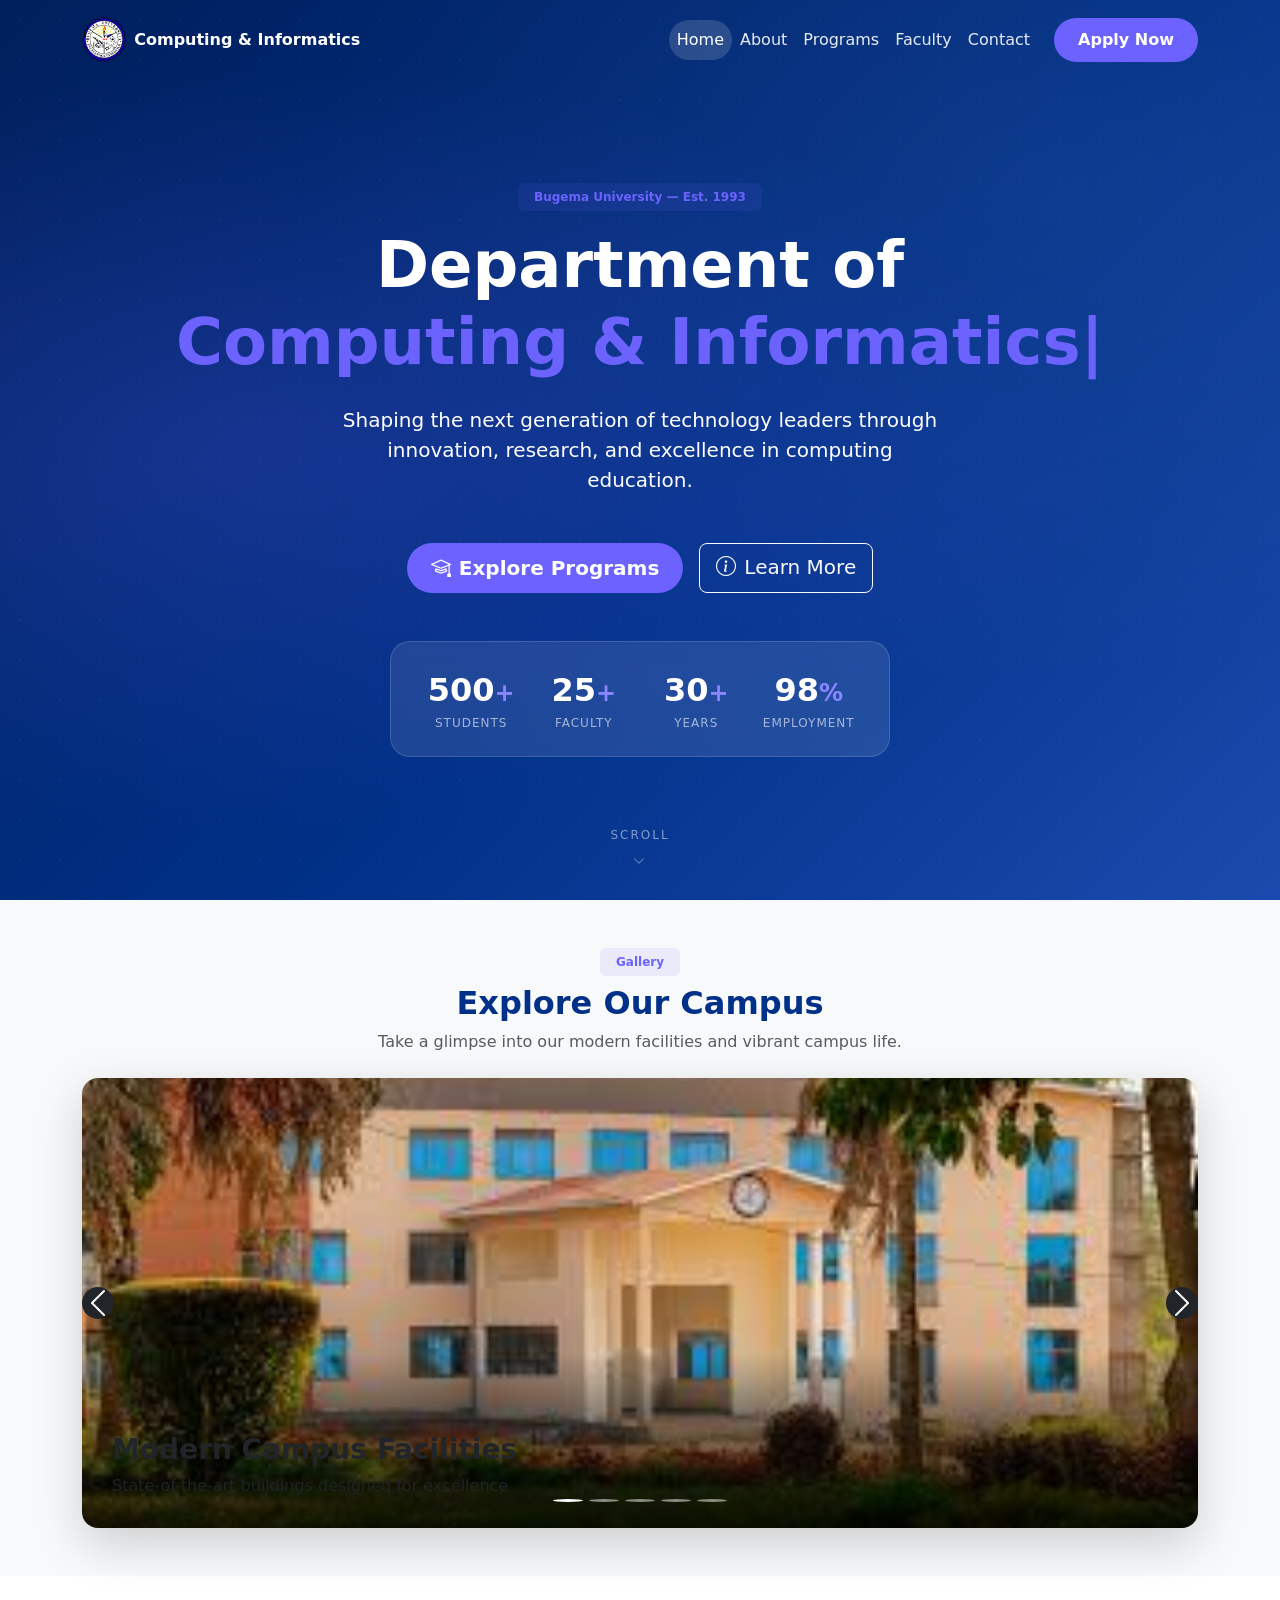
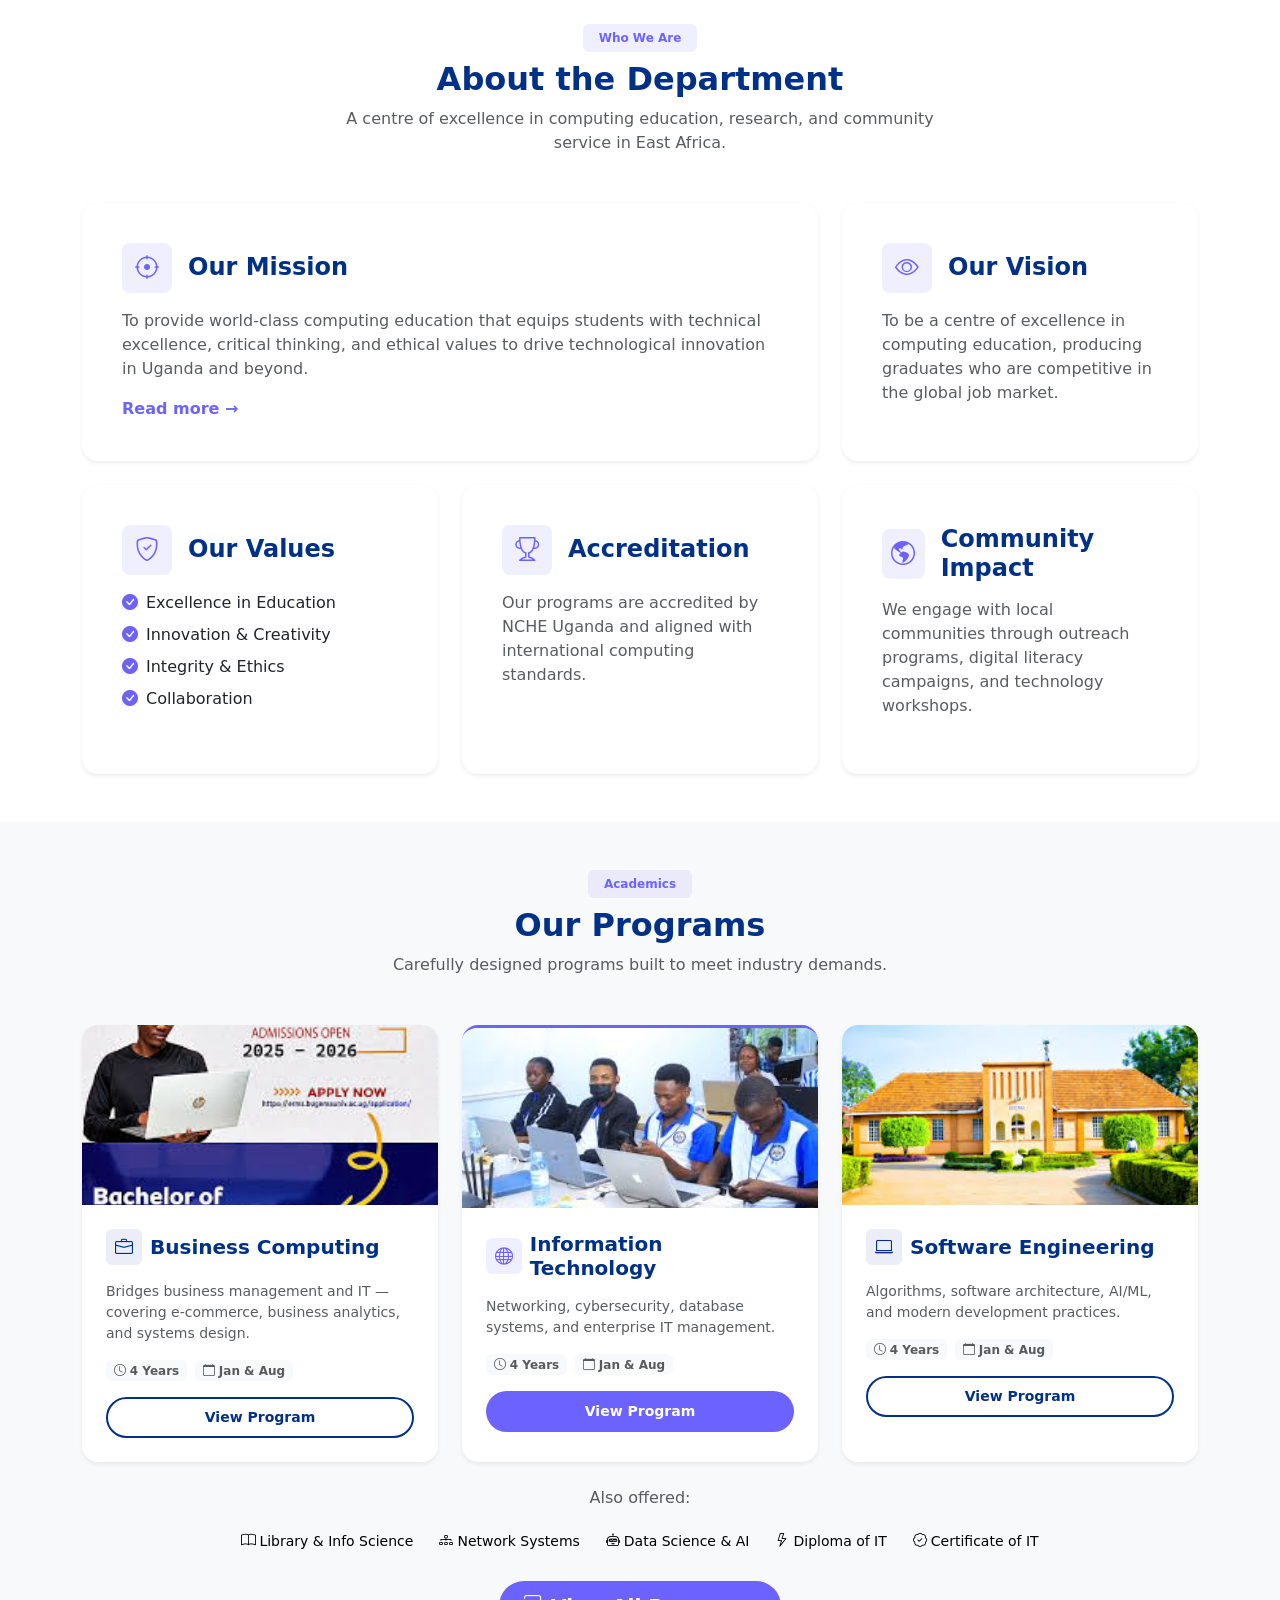
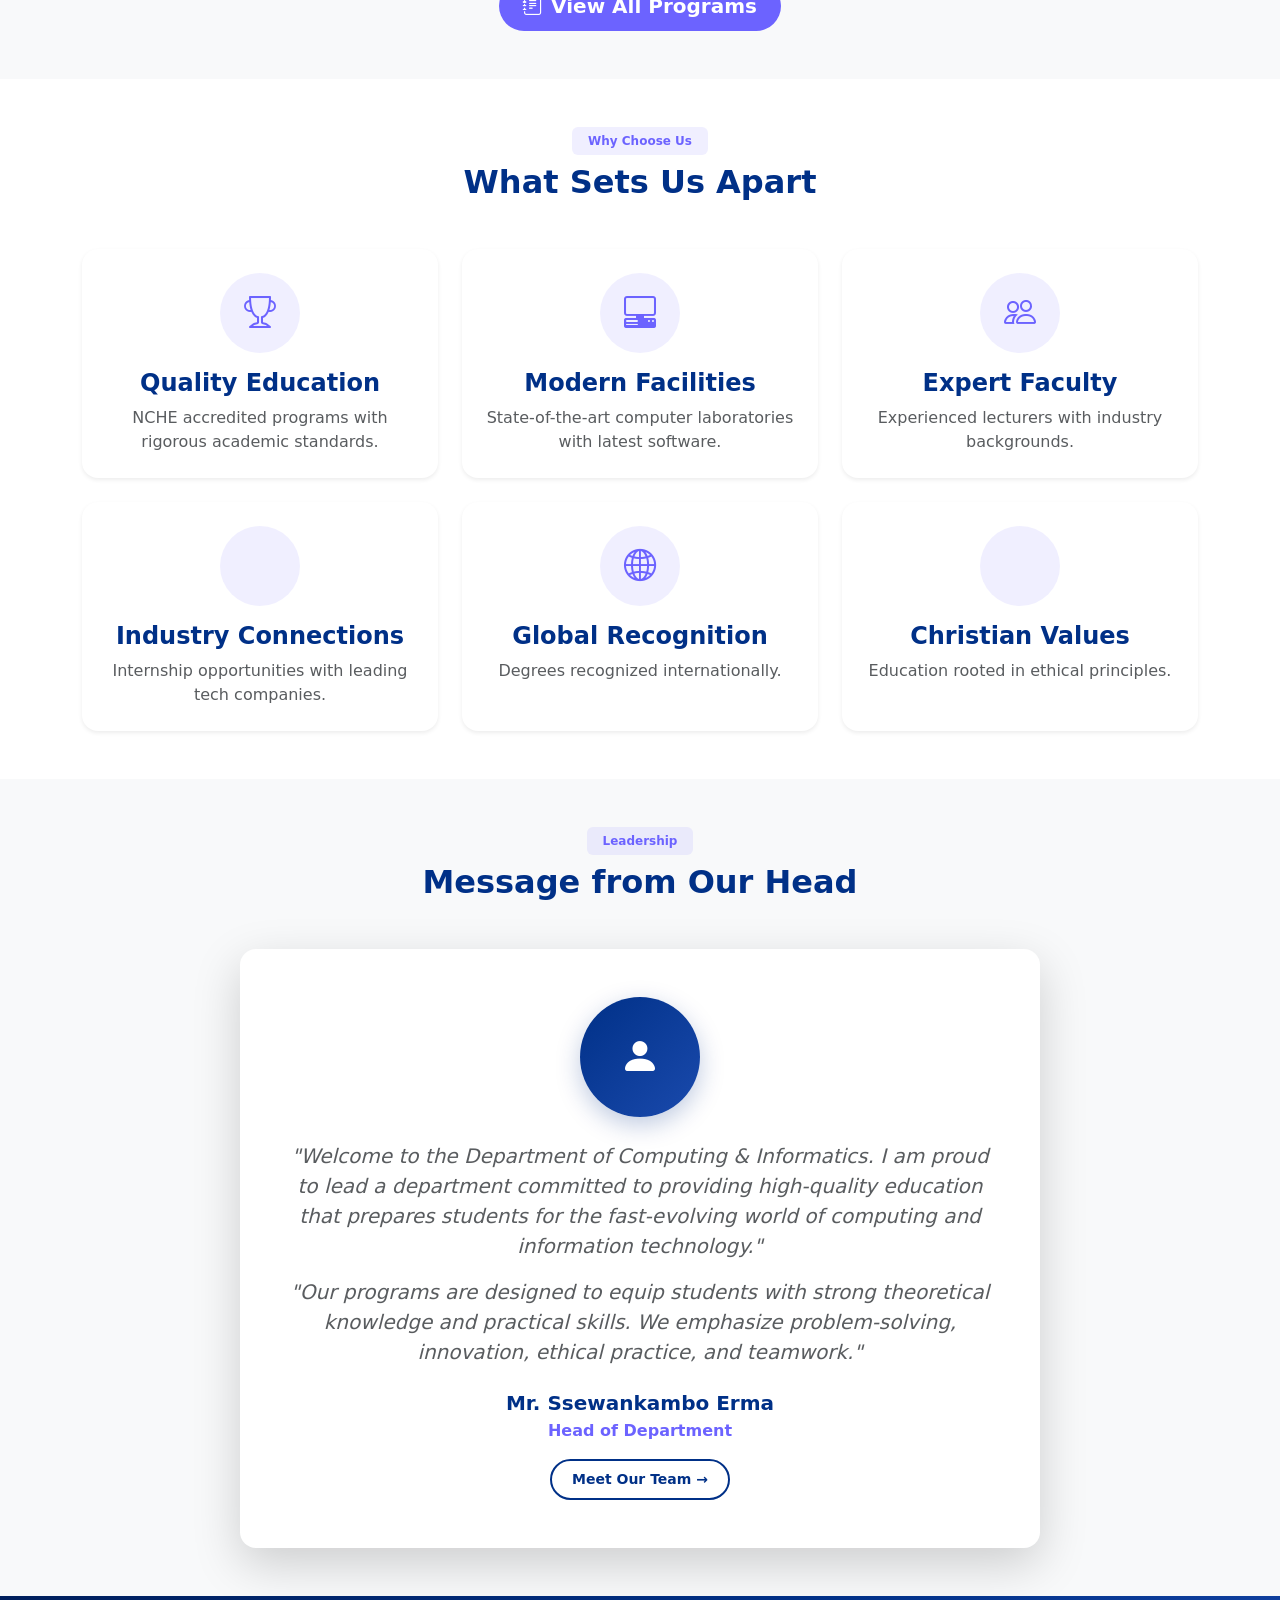
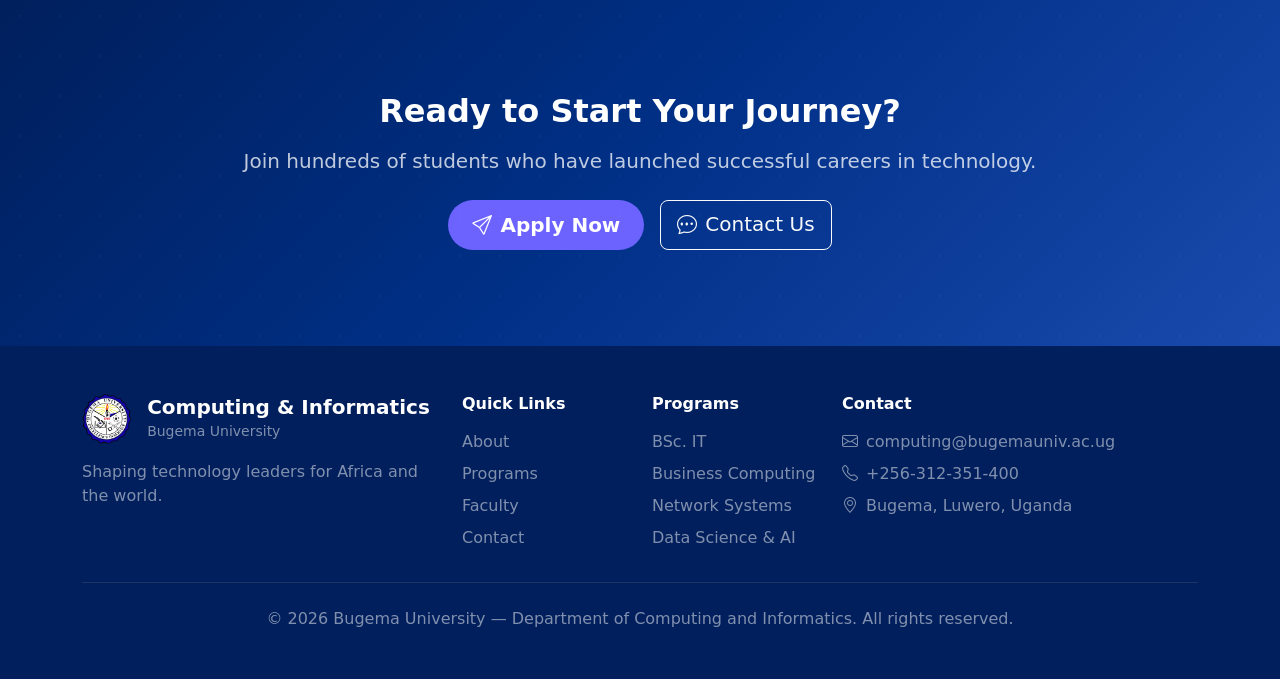
==== commit 884e3666: "Complete Bootstrap redesign of all pages - consistent modern UI" ====
--- a/index.html
+++ b/index.html
@@ -2,376 +2,481 @@
 <html lang="en">
 <head>
     <meta charset="UTF-8">
-    <meta name="viewport" content="width=device-width, initial-scale=1.0, maximum-scale=5.0, user-scalable=yes">
+    <meta name="viewport" content="width=device-width, initial-scale=1.0">
     <title>Department of Computing & Informatics | Bugema University</title>
     <meta name="description" content="Discover the Department of Computing & Informatics at Bugema University. Explore our IT programs, expert faculty, and modern facilities.">
+    <link rel="icon" href="images/Bugema_logo.png">
+    <link href="https://cdn.jsdelivr.net/npm/bootstrap@5.3.2/dist/css/bootstrap.min.css" rel="stylesheet">
+    <link href="https://fonts.googleapis.com/css2?family=Poppins:wght@300;400;500;600;700;800&display=swap" rel="stylesheet">
+    <link rel="stylesheet" href="https://cdn.jsdelivr.net/npm/bootstrap-icons@1.11.1/font/bootstrap-icons.css">
     <link rel="stylesheet" href="css/style.css">
-    <link rel="icon" href="images/Bugema_logo.png">
-    <link rel="preconnect" href="https://fonts.googleapis.com">
-    <link rel="preconnect" href="https://fonts.gstatic.com" crossorigin>
-    <link href="https://fonts.googleapis.com/css2?family=Poppins:wght@300;400;500;600;700;800;900&family=Inter:wght@300;400;500;600&display=swap" rel="stylesheet">
 </head>
-
 <body>
-    <!-- Loading Screen -->
-    <div id="loader">
-        <div class="loader-inner">
-            <img src="images/Bugema_logo.png" alt="Bugema University Logo" class="loader-logo">
-            <div class="loader-bar"><div class="loader-fill"></div></div>
-            <p class="loader-text">Loading...</p>
-        </div>
-    </div>
-
     <!-- Navigation -->
-    <nav id="navbar">
-        <div class="nav-container">
-            <a href="index.html" class="nav-brand">
-                <img src="images/Bugema_logo.png" alt="Bugema University">
-                <span>Computing & Informatics</span>
+    <nav class="navbar navbar-expand-lg fixed-top" id="navbar">
+        <div class="container">
+            <a class="navbar-brand d-flex align-items-center" href="index.html">
+                <img src="images/Bugema_logo.png" alt="Logo" height="45" class="me-2 rounded-3">
+                <span class="brand-text">Computing & Informatics</span>
             </a>
-            <ul class="nav-links" id="navLinks">
-                <li><a href="index.html" class="active">Home</a></li>
-                <li><a href="about.html">About</a></li>
-                <li><a href="programs.html">Programs</a></li>
-                <li><a href="faculty.html">Faculty</a></li>
-                <li><a href="contact.html">Contact</a></li>
-                <li><a href="application.html" class="btn-apply">Apply Now</a></li>
-            </ul>
-            <button class="nav-toggle" id="navToggle" aria-label="Toggle navigation">
-                <span></span><span></span><span></span>
+            <button class="navbar-toggler border-0" type="button" data-bs-toggle="collapse" data-bs-target="#navbarNav">
+                <span class="navbar-toggler-icon"></span>
             </button>
+            <div class="collapse navbar-collapse" id="navbarNav">
+                <ul class="navbar-nav ms-auto align-items-lg-center">
+                    <li class="nav-item"><a class="nav-link active" href="index.html">Home</a></li>
+                    <li class="nav-item"><a class="nav-link" href="about.html">About</a></li>
+                    <li class="nav-item"><a class="nav-link" href="programs.html">Programs</a></li>
+                    <li class="nav-item"><a class="nav-link" href="faculty.html">Faculty</a></li>
+                    <li class="nav-item"><a class="nav-link" href="contact.html">Contact</a></li>
+                    <li class="nav-item ms-lg-3">
+                        <a class="btn btn-accent" href="application.html">Apply Now</a>
+                    </li>
+                </ul>
+            </div>
         </div>
     </nav>
 
-    <!-- Hero -->
-    <section class="hero">
-        <div class="hero-bg"></div>
-        <div class="hero-content">
-            <div class="hero-badge">Bugema University — Est. 1993</div>
-            <h1 class="hero-title">
-                Department of<br>
-                <span class="typed-text" id="typedText"></span><span class="cursor">|</span>
-            </h1>
-            <p class="hero-subtitle">
-                Shaping the next generation of technology leaders through innovation, research, and excellence in computing education.
-            </p>
-            <div class="hero-actions">
-                <a href="programs.html" class="btn btn-primary">
-                    <span class="btn-icon">🎓</span> Explore Programs
-                </a>
-                <a href="about.html" class="btn btn-ghost">
-                    <span class="btn-icon">ℹ️</span> Learn More
-                </a>
-            </div>
-            <div class="hero-stats">
-                <div class="stat-item">
-                    <span class="stat-number" data-target="500">0</span><span class="stat-plus">+</span>
-                    <span class="stat-label">Students</span>
-                </div>
-                <div class="stat-divider"></div>
-                <div class="stat-item">
-                    <span class="stat-number" data-target="25">0</span><span class="stat-plus">+</span>
-                    <span class="stat-label">Faculty</span>
-                </div>
-                <div class="stat-divider"></div>
-                <div class="stat-item">
-                    <span class="stat-number" data-target="30">0</span><span class="stat-plus">+</span>
-                    <span class="stat-label">Years</span>
-                </div>
-                <div class="stat-divider"></div>
-                <div class="stat-item">
-                    <span class="stat-number" data-target="98">0</span><span class="stat-plus">%</span>
-                    <span class="stat-label">Employment</span>
-                </div>
-            </div>
-        </div>
-        <div class="hero-scroll">
+    <!-- Hero Section -->
+    <section class="hero-section">
+        <div class="hero-overlay"></div>
+        <div class="container hero-content">
+            <div class="text-center text-white">
+                <span class="badge bg-accent-subtle text-accent mb-3 px-3 py-2">Bugema University — Est. 1993</span>
+                <h1 class="display-3 fw-bold mb-4">
+                    Department of<br>
+                    <span class="typed-text text-accent" id="typedText"></span><span class="cursor text-accent">|</span>
+                </h1>
+                <p class="lead mb-5 mx-auto" style="max-width: 600px;">
+                    Shaping the next generation of technology leaders through innovation, research, and excellence in computing education.
+                </p>
+                <div class="d-flex gap-3 justify-content-center flex-wrap mb-5">
+                    <a href="programs.html" class="btn btn-accent btn-lg">
+                        <i class="bi bi-mortarboard me-2"></i>Explore Programs
+                    </a>
+                    <a href="about.html" class="btn btn-outline-light btn-lg">
+                        <i class="bi bi-info-circle me-2"></i>Learn More
+                    </a>
+                </div>
+                <div class="hero-stats-card mx-auto">
+                    <div class="row g-0">
+                        <div class="col-3">
+                            <div class="stat-item">
+                                <span class="stat-number" data-target="500">0</span><span class="stat-plus">+</span>
+                                <span class="stat-label">Students</span>
+                            </div>
+                        </div>
+                        <div class="col-3">
+                            <div class="stat-item">
+                                <span class="stat-number" data-target="25">0</span><span class="stat-plus">+</span>
+                                <span class="stat-label">Faculty</span>
+                            </div>
+                        </div>
+                        <div class="col-3">
+                            <div class="stat-item">
+                                <span class="stat-number" data-target="30">0</span><span class="stat-plus">+</span>
+                                <span class="stat-label">Years</span>
+                            </div>
+                        </div>
+                        <div class="col-3">
+                            <div class="stat-item">
+                                <span class="stat-number" data-target="98">0</span><span class="stat-plus">%</span>
+                                <span class="stat-label">Employment</span>
+                            </div>
+                        </div>
+                    </div>
+                </div>
+            </div>
+        </div>
+        <div class="hero-scroll-indicator">
             <span>Scroll</span>
-            <span class="scroll-icon">↓</span>
-        </div>
-    </section>
-
-    <!-- Image Carousel -->
-    <section class="section carousel-section">
-        <div class="container">
-            <div class="section-header">
-                <span class="section-tag">Gallery</span>
-                <h2 class="section-title">Explore Our Campus</h2>
-                <p class="section-desc">Take a glimpse into our modern facilities and vibrant campus life.</p>
-            </div>
-            <div class="carousel-container">
-                <div class="carousel-track">
-                    <div class="carousel-slide active">
-                        <img src="images/New complex.jpeg" alt="Bugema University New Complex">
-                        <div class="carousel-caption">
+            <i class="bi bi-chevron-down"></i>
+        </div>
+    </section>
+
+    <!-- Carousel Section -->
+    <section class="py-5 bg-light">
+        <div class="container">
+            <div class="text-center mb-4">
+                <span class="badge bg-accent-subtle text-accent px-3 py-2">Gallery</span>
+                <h2 class="fw-bold text-navy mt-2">Explore Our Campus</h2>
+                <p class="text-muted">Take a glimpse into our modern facilities and vibrant campus life.</p>
+            </div>
+            <div class="carousel slide" id="mainCarousel" data-bs-ride="carousel">
+                <div class="carousel-indicators">
+                    <button type="button" data-bs-target="#mainCarousel" data-bs-slide-to="0" class="active"></button>
+                    <button type="button" data-bs-target="#mainCarousel" data-bs-slide-to="1"></button>
+                    <button type="button" data-bs-target="#mainCarousel" data-bs-slide-to="2"></button>
+                    <button type="button" data-bs-target="#mainCarousel" data-bs-slide-to="3"></button>
+                    <button type="button" data-bs-target="#mainCarousel" data-bs-slide-to="4"></button>
+                </div>
+                <div class="carousel-inner rounded-4 overflow-hidden shadow-lg">
+                    <div class="carousel-item active" data-bs-interval="5000">
+                        <img src="images/New complex.jpeg" class="d-block w-100" style="height: 450px; object-fit: cover;" alt="Campus">
+                        <div class="carousel-caption-custom">
                             <h3>Modern Campus Facilities</h3>
-                            <p>State-of-the-art buildings designed for excellence in education</p>
-                        </div>
-                    </div>
-                    <div class="carousel-slide">
-                        <img src="images/lab.jpeg" alt="Computer Laboratory">
-                        <div class="carousel-caption">
+                            <p>State-of-the-art buildings designed for excellence</p>
+                        </div>
+                    </div>
+                    <div class="carousel-item" data-bs-interval="5000">
+                        <img src="images/lab.jpeg" class="d-block w-100" style="height: 450px; object-fit: cover;" alt="Computer Lab">
+                        <div class="carousel-caption-custom">
                             <h3>Advanced Computer Labs</h3>
-                            <p>Equipped with the latest technology for hands-on learning</p>
-                        </div>
-                    </div>
-                    <div class="carousel-slide">
-                        <img src="images/campus1.jpeg" alt="Bugema University Campus">
-                        <div class="carousel-caption">
+                            <p>Equipped with the latest technology</p>
+                        </div>
+                    </div>
+                    <div class="carousel-item" data-bs-interval="5000">
+                        <img src="images/campus1.jpeg" class="d-block w-100" style="height: 450px; object-fit: cover;" alt="Campus">
+                        <div class="carousel-caption-custom">
                             <h3>Beautiful Campus Environment</h3>
-                            <p>A serene learning environment in the heart of Uganda</p>
-                        </div>
-                    </div>
-                    <div class="carousel-slide">
-                        <img src="images/Lecturers.jpeg" alt="Faculty Members">
-                        <div class="carousel-caption">
+                            <p>A serene learning environment</p>
+                        </div>
+                    </div>
+                    <div class="carousel-item" data-bs-interval="5000">
+                        <img src="images/Lecturers.jpeg" class="d-block w-100" style="height: 450px; object-fit: cover;" alt="Faculty">
+                        <div class="carousel-caption-custom">
                             <h3>Expert Faculty</h3>
-                            <p>Learn from experienced professionals dedicated to your success</p>
-                        </div>
-                    </div>
-                    <div class="carousel-slide">
-                        <img src="images/Building it.jpeg" alt="IT Department Building">
-                        <div class="carousel-caption">
+                            <p>Learn from experienced professionals</p>
+                        </div>
+                    </div>
+                    <div class="carousel-item" data-bs-interval="5000">
+                        <img src="images/Building it.jpeg" class="d-block w-100" style="height: 450px; object-fit: cover;" alt="Building">
+                        <div class="carousel-caption-custom">
                             <h3>Computing & Informatics Block</h3>
-                            <p>Home to our innovative computing programs</p>
-                        </div>
-                    </div>
-                </div>
-                <button class="carousel-btn carousel-btn-prev" aria-label="Previous slide">‹</button>
-                <button class="carousel-btn carousel-btn-next" aria-label="Next slide">›</button>
-                <div class="carousel-indicators"></div>
-            </div>
-        </div>
-    </section>
-
-    <!-- Quick About -->
-    <section class="section">
-        <div class="container">
-            <div class="section-header">
-                <span class="section-tag">Who We Are</span>
-                <h2 class="section-title">About the Department</h2>
-                <p class="section-desc">A centre of excellence in computing education, research, and community service in East Africa.</p>
-            </div>
-            <div class="bento-grid about-grid">
-                <div class="bento-card bento-large glass-card reveal">
-                    <div class="card-icon-wrap blue">🎯</div>
-                    <h3>Our Mission</h3>
-                    <p>To provide world-class computing education that equips students with technical excellence, critical thinking, and ethical values to drive technological innovation in Uganda and beyond.</p>
-                    <a href="about.html" class="card-link">Read more →</a>
-                </div>
-                <div class="bento-card glass-card reveal">
-                    <div class="card-icon-wrap violet">👁️</div>
-                    <h3>Our Vision</h3>
-                    <p>To be a centre of excellence in computing education, producing graduates who are competitive in the global job market.</p>
-                </div>
-                <div class="bento-card glass-card reveal">
-                    <div class="card-icon-wrap blue">🛡️</div>
-                    <h3>Our Values</h3>
-                    <ul class="values-list">
-                        <li><span class="check">✓</span> Excellence in Education</li>
-                        <li><span class="check">✓</span> Innovation & Creativity</li>
-                        <li><span class="check">✓</span> Integrity & Ethics</li>
-                        <li><span class="check">✓</span> Collaboration</li>
-                        <li><span class="check">✓</span> Service to Community</li>
+                            <p>Home to our innovative programs</p>
+                        </div>
+                    </div>
+                </div>
+                <button class="carousel-control-prev" type="button" data-bs-target="#mainCarousel" data-bs-slide="prev">
+                    <span class="carousel-control-prev-icon bg-dark rounded-circle p-3"></span>
+                </button>
+                <button class="carousel-control-next" type="button" data-bs-target="#mainCarousel" data-bs-slide="next">
+                    <span class="carousel-control-next-icon bg-dark rounded-circle p-3"></span>
+                </button>
+            </div>
+        </div>
+    </section>
+
+    <!-- About Section -->
+    <section class="py-5">
+        <div class="container">
+            <div class="text-center mb-5">
+                <span class="badge bg-accent-subtle text-accent px-3 py-2">Who We Are</span>
+                <h2 class="fw-bold text-navy mt-2">About the Department</h2>
+                <p class="text-muted mx-auto" style="max-width: 600px;">A centre of excellence in computing education, research, and community service in East Africa.</p>
+            </div>
+            <div class="row g-4">
+                <div class="col-lg-8">
+                    <div class="card h-100 border-0 shadow-sm rounded-4 p-4">
+                        <div class="card-body">
+                            <div class="d-flex align-items-center mb-3">
+                                <div class="icon-box bg-accent-subtle text-accent rounded-3 me-3">
+                                    <i class="bi bi-crosshair fs-4"></i>
+                                </div>
+                                <h3 class="h4 fw-bold text-navy mb-0">Our Mission</h3>
+                            </div>
+                            <p class="text-muted">To provide world-class computing education that equips students with technical excellence, critical thinking, and ethical values to drive technological innovation in Uganda and beyond.</p>
+                            <a href="about.html" class="text-accent text-decoration-none fw-semibold">Read more →</a>
+                        </div>
+                    </div>
+                </div>
+                <div class="col-lg-4">
+                    <div class="card h-100 border-0 shadow-sm rounded-4 p-4">
+                        <div class="card-body">
+                            <div class="d-flex align-items-center mb-3">
+                                <div class="icon-box bg-accent-subtle text-accent rounded-3 me-3">
+                                    <i class="bi bi-eye fs-4"></i>
+                                </div>
+                                <h3 class="h4 fw-bold text-navy mb-0">Our Vision</h3>
+                            </div>
+                            <p class="text-muted">To be a centre of excellence in computing education, producing graduates who are competitive in the global job market.</p>
+                        </div>
+                    </div>
+                </div>
+                <div class="col-md-6 col-lg-4">
+                    <div class="card h-100 border-0 shadow-sm rounded-4 p-4">
+                        <div class="card-body">
+                            <div class="d-flex align-items-center mb-3">
+                                <div class="icon-box bg-accent-subtle text-accent rounded-3 me-3">
+                                    <i class="bi bi-shield-check fs-4"></i>
+                                </div>
+                                <h3 class="h4 fw-bold text-navy mb-0">Our Values</h3>
+                            </div>
+                            <ul class="list-unstyled">
+                                <li class="d-flex align-items-center mb-2"><i class="bi bi-check-circle-fill text-accent me-2"></i>Excellence in Education</li>
+                                <li class="d-flex align-items-center mb-2"><i class="bi bi-check-circle-fill text-accent me-2"></i>Innovation & Creativity</li>
+                                <li class="d-flex align-items-center mb-2"><i class="bi bi-check-circle-fill text-accent me-2"></i>Integrity & Ethics</li>
+                                <li class="d-flex align-items-center mb-2"><i class="bi bi-check-circle-fill text-accent me-2"></i>Collaboration</li>
+                            </ul>
+                        </div>
+                    </div>
+                </div>
+                <div class="col-md-6 col-lg-4">
+                    <div class="card h-100 border-0 shadow-sm rounded-4 p-4">
+                        <div class="card-body">
+                            <div class="d-flex align-items-center mb-3">
+                                <div class="icon-box bg-accent-subtle text-accent rounded-3 me-3">
+                                    <i class="bi bi-trophy fs-4"></i>
+                                </div>
+                                <h3 class="h4 fw-bold text-navy mb-0">Accreditation</h3>
+                            </div>
+                            <p class="text-muted">Our programs are accredited by NCHE Uganda and aligned with international computing standards.</p>
+                        </div>
+                    </div>
+                </div>
+                <div class="col-lg-4">
+                    <div class="card h-100 border-0 shadow-sm rounded-4 p-4">
+                        <div class="card-body">
+                            <div class="d-flex align-items-center mb-3">
+                                <div class="icon-box bg-accent-subtle text-accent rounded-3 me-3">
+                                    <i class="bi bi-globe-americas fs-4"></i>
+                                </div>
+                                <h3 class="h4 fw-bold text-navy mb-0">Community Impact</h3>
+                            </div>
+                            <p class="text-muted">We engage with local communities through outreach programs, digital literacy campaigns, and technology workshops.</p>
+                        </div>
+                    </div>
+                </div>
+            </div>
+        </div>
+    </section>
+
+    <!-- Programs Section -->
+    <section class="py-5 bg-light">
+        <div class="container">
+            <div class="text-center mb-5">
+                <span class="badge bg-accent-subtle text-accent px-3 py-2">Academics</span>
+                <h2 class="fw-bold text-navy mt-2">Our Programs</h2>
+                <p class="text-muted mx-auto" style="max-width: 600px;">Carefully designed programs built to meet industry demands.</p>
+            </div>
+            <div class="row g-4">
+                <div class="col-md-6 col-lg-4">
+                    <div class="card h-100 border-0 shadow-sm rounded-4 overflow-hidden program-card">
+                        <img src="images/business computing.jpeg" class="card-img-top" style="height: 180px; object-fit: cover;" alt="Business Computing">
+                        <div class="card-body p-4">
+                            <div class="d-flex align-items-center mb-3">
+                                <div class="icon-box-sm bg-navy-subtle text-navy rounded-2 me-2">
+                                    <i class="bi bi-briefcase"></i>
+                                </div>
+                                <h4 class="h5 fw-bold text-navy mb-0">Business Computing</h4>
+                            </div>
+                            <p class="text-muted small">Bridges business management and IT — covering e-commerce, business analytics, and systems design.</p>
+                            <div class="d-flex gap-2 flex-wrap mb-3">
+                                <span class="badge bg-light text-muted"><i class="bi bi-clock me-1"></i>4 Years</span>
+                                <span class="badge bg-light text-muted"><i class="bi bi-calendar me-1"></i>Jan & Aug</span>
+                            </div>
+                            <a href="business-computing.html" class="btn btn-outline-navy btn-sm w-100">View Program</a>
+                        </div>
+                    </div>
+                </div>
+                <div class="col-md-6 col-lg-4">
+                    <div class="card h-100 border-0 shadow-sm rounded-4 overflow-hidden program-card featured">
+                        <img src="images/lab.jpeg" class="card-img-top" style="height: 180px; object-fit: cover;" alt="Information Technology">
+                        <div class="card-body p-4">
+                            <div class="d-flex align-items-center mb-3">
+                                <div class="icon-box-sm bg-accent-subtle text-accent rounded-2 me-2">
+                                    <i class="bi bi-globe"></i>
+                                </div>
+                                <h4 class="h5 fw-bold text-navy mb-0">Information Technology</h4>
+                            </div>
+                            <p class="text-muted small">Networking, cybersecurity, database systems, and enterprise IT management.</p>
+                            <div class="d-flex gap-2 flex-wrap mb-3">
+                                <span class="badge bg-light text-muted"><i class="bi bi-clock me-1"></i>4 Years</span>
+                                <span class="badge bg-light text-muted"><i class="bi bi-calendar me-1"></i>Jan & Aug</span>
+                            </div>
+                            <a href="bachelor-it.html" class="btn btn-accent btn-sm w-100">View Program</a>
+                        </div>
+                    </div>
+                </div>
+                <div class="col-md-6 col-lg-4">
+                    <div class="card h-100 border-0 shadow-sm rounded-4 overflow-hidden program-card">
+                        <img src="images/Building it.jpeg" class="card-img-top" style="height: 180px; object-fit: cover;" alt="Software Engineering">
+                        <div class="card-body p-4">
+                            <div class="d-flex align-items-center mb-3">
+                                <div class="icon-box-sm bg-navy-subtle text-navy rounded-2 me-2">
+                                    <i class="bi bi-laptop"></i>
+                                </div>
+                                <h4 class="h5 fw-bold text-navy mb-0">Software Engineering</h4>
+                            </div>
+                            <p class="text-muted small">Algorithms, software architecture, AI/ML, and modern development practices.</p>
+                            <div class="d-flex gap-2 flex-wrap mb-3">
+                                <span class="badge bg-light text-muted"><i class="bi bi-clock me-1"></i>4 Years</span>
+                                <span class="badge bg-light text-muted"><i class="bi bi-calendar me-1"></i>Jan & Aug</span>
+                            </div>
+                            <a href="programs.html" class="btn btn-outline-navy btn-sm w-100">View Program</a>
+                        </div>
+                    </div>
+                </div>
+            </div>
+            <div class="text-center mt-4">
+                <p class="text-muted mb-3">Also offered:</p>
+                <div class="d-flex gap-2 justify-content-center flex-wrap">
+                    <a href="library-science.html" class="btn btn-light btn-sm"><i class="bi bi-book me-1"></i>Library & Info Science</a>
+                    <a href="network-systems.html" class="btn btn-light btn-sm"><i class="bi bi-diagram-3 me-1"></i>Network Systems</a>
+                    <a href="data-science-ai.html" class="btn btn-light btn-sm"><i class="bi bi-robot me-1"></i>Data Science & AI</a>
+                    <a href="diploma-computer-engineering.html" class="btn btn-light btn-sm"><i class="bi bi-lightning me-1"></i>Diploma of IT</a>
+                    <a href="certificate-it.html" class="btn btn-light btn-sm"><i class="bi bi-patch-check me-1"></i>Certificate of IT</a>
+                </div>
+            </div>
+            <div class="text-center mt-4">
+                <a href="programs.html" class="btn btn-accent btn-lg"><i class="bi bi-journal-text me-2"></i>View All Programs</a>
+            </div>
+        </div>
+    </section>
+
+    <!-- Why Choose Us -->
+    <section class="py-5">
+        <div class="container">
+            <div class="text-center mb-5">
+                <span class="badge bg-accent-subtle text-accent px-3 py-2">Why Choose Us</span>
+                <h2 class="fw-bold text-navy mt-2">What Sets Us Apart</h2>
+            </div>
+            <div class="row g-4">
+                <div class="col-md-6 col-lg-4">
+                    <div class="card h-100 border-0 shadow-sm rounded-4 p-4 text-center why-card">
+                        <div class="why-icon-wrap mx-auto mb-3">
+                            <i class="bi bi-trophy text-accent fs-2"></i>
+                        </div>
+                        <h4 class="fw-bold text-navy">Quality Education</h4>
+                        <p class="text-muted mb-0">NCHE accredited programs with rigorous academic standards.</p>
+                    </div>
+                </div>
+                <div class="col-md-6 col-lg-4">
+                    <div class="card h-100 border-0 shadow-sm rounded-4 p-4 text-center why-card">
+                        <div class="why-icon-wrap mx-auto mb-3">
+                            <i class="bi bi-pc-display-horizontal text-accent fs-2"></i>
+                        </div>
+                        <h4 class="fw-bold text-navy">Modern Facilities</h4>
+                        <p class="text-muted mb-0">State-of-the-art computer laboratories with latest software.</p>
+                    </div>
+                </div>
+                <div class="col-md-6 col-lg-4">
+                    <div class="card h-100 border-0 shadow-sm rounded-4 p-4 text-center why-card">
+                        <div class="why-icon-wrap mx-auto mb-3">
+                            <i class="bi bi-people text-accent fs-2"></i>
+                        </div>
+                        <h4 class="fw-bold text-navy">Expert Faculty</h4>
+                        <p class="text-muted mb-0">Experienced lecturers with industry backgrounds.</p>
+                    </div>
+                </div>
+                <div class="col-md-6 col-lg-4">
+                    <div class="card h-100 border-0 shadow-sm rounded-4 p-4 text-center why-card">
+                        <div class="why-icon-wrap mx-auto mb-3">
+                            <i class="bi bi-handshake text-accent fs-2"></i>
+                        </div>
+                        <h4 class="fw-bold text-navy">Industry Connections</h4>
+                        <p class="text-muted mb-0">Internship opportunities with leading tech companies.</p>
+                    </div>
+                </div>
+                <div class="col-md-6 col-lg-4">
+                    <div class="card h-100 border-0 shadow-sm rounded-4 p-4 text-center why-card">
+                        <div class="why-icon-wrap mx-auto mb-3">
+                            <i class="bi bi-globe2 text-accent fs-2"></i>
+                        </div>
+                        <h4 class="fw-bold text-navy">Global Recognition</h4>
+                        <p class="text-muted mb-0">Degrees recognized internationally.</p>
+                    </div>
+                </div>
+                <div class="col-md-6 col-lg-4">
+                    <div class="card h-100 border-0 shadow-sm rounded-4 p-4 text-center why-card">
+                        <div class="why-icon-wrap mx-auto mb-3">
+                            <i class="bi bi-cross text-accent fs-2"></i>
+                        </div>
+                        <h4 class="fw-bold text-navy">Christian Values</h4>
+                        <p class="text-muted mb-0">Education rooted in ethical principles.</p>
+                    </div>
+                </div>
+            </div>
+        </div>
+    </section>
+
+    <!-- HOD Message -->
+    <section class="py-5 bg-light">
+        <div class="container">
+            <div class="text-center mb-5">
+                <span class="badge bg-accent-subtle text-accent px-3 py-2">Leadership</span>
+                <h2 class="fw-bold text-navy mt-2">Message from Our Head</h2>
+            </div>
+            <div class="card border-0 shadow-lg rounded-4 mx-auto" style="max-width: 800px;">
+                <div class="card-body p-5">
+                    <div class="text-center mb-4">
+                        <div class="avatar-circle mx-auto">
+                            <i class="bi bi-person-fill text-white fs-1"></i>
+                        </div>
+                    </div>
+                    <blockquote class="blockquote text-center mb-4">
+                        <p class="fs-5 text-muted fst-italic">"Welcome to the Department of Computing & Informatics. I am proud to lead a department committed to providing high-quality education that prepares students for the fast-evolving world of computing and information technology."</p>
+                        <p class="fs-5 text-muted fst-italic">"Our programs are designed to equip students with strong theoretical knowledge and practical skills. We emphasize problem-solving, innovation, ethical practice, and teamwork."</p>
+                    </blockquote>
+                    <div class="text-center">
+                        <h5 class="fw-bold text-navy mb-1">Mr. Ssewankambo Erma</h5>
+                        <p class="text-accent fw-semibold mb-3">Head of Department</p>
+                        <a href="faculty.html" class="btn btn-outline-navy btn-sm">Meet Our Team →</a>
+                    </div>
+                </div>
+            </div>
+        </div>
+    </section>
+
+    <!-- CTA Section -->
+    <section class="cta-section py-5 text-white">
+        <div class="container text-center py-5">
+            <h2 class="fw-bold mb-3">Ready to Start Your Journey?</h2>
+            <p class="lead mb-4 opacity-75">Join hundreds of students who have launched successful careers in technology.</p>
+            <div class="d-flex gap-3 justify-content-center flex-wrap">
+                <a href="application.html" class="btn btn-accent btn-lg"><i class="bi bi-send me-2"></i>Apply Now</a>
+                <a href="contact.html" class="btn btn-outline-light btn-lg"><i class="bi bi-chat-dots me-2"></i>Contact Us</a>
+            </div>
+        </div>
+    </section>
+
+    <!-- Footer -->
+    <footer class="footer py-5">
+        <div class="container">
+            <div class="row g-4">
+                <div class="col-lg-4">
+                    <div class="d-flex align-items-center mb-3">
+                        <img src="images/Bugema_logo.png" alt="Logo" height="50" class="me-3 rounded-3">
+                        <div>
+                            <h5 class="text-white fw-bold mb-0">Computing & Informatics</h5>
+                            <small class="text-white-50">Bugema University</small>
+                        </div>
+                    </div>
+                    <p class="text-white-50">Shaping technology leaders for Africa and the world.</p>
+                </div>
+                <div class="col-6 col-lg-2">
+                    <h6 class="text-white fw-bold mb-3">Quick Links</h6>
+                    <ul class="list-unstyled mb-0">
+                        <li class="mb-2"><a href="about.html" class="text-white-50 text-decoration-none">About</a></li>
+                        <li class="mb-2"><a href="programs.html" class="text-white-50 text-decoration-none">Programs</a></li>
+                        <li class="mb-2"><a href="faculty.html" class="text-white-50 text-decoration-none">Faculty</a></li>
+                        <li class="mb-2"><a href="contact.html" class="text-white-50 text-decoration-none">Contact</a></li>
                     </ul>
                 </div>
-                <div class="bento-card bento-wide neu-card reveal">
-                    <div class="card-icon-wrap violet">🏆</div>
-                    <h3>Accreditation & Recognition</h3>
-                    <p>Our programs are accredited by the National Council for Higher Education (NCHE) Uganda and aligned with international computing standards. We maintain strong industry partnerships with leading tech companies across East Africa.</p>
-                    <a href="about.html" class="card-link">Learn more →</a>
-                </div>
-                <div class="bento-card glass-card reveal">
-                    <div class="card-icon-wrap blue">🌍</div>
-                    <h3>Community Impact</h3>
-                    <p>We actively engage with local communities through outreach programs, digital literacy campaigns, and technology workshops.</p>
-                </div>
-            </div>
-        </div>
-    </section>
-
-    <!-- Programs Preview -->
-    <section class="section section-alt">
-        <div class="container">
-            <div class="section-header">
-                <span class="section-tag">Academics</span>
-                <h2 class="section-title">Our Programs</h2>
-                <p class="section-desc">Carefully designed programs built to meet industry demands.</p>
-            </div>
-            <div class="programs-preview-grid">
-                <div class="prog-preview-card with-image reveal">
-                    <img src="images/business computing.jpeg" alt="Business Computing" class="prog-image">
-                    <div class="prog-content">
-                        <div class="prog-icon-wrap">💼</div>
-                        <h3>Bachelor of Business Computing</h3>
-                        <p>Bridges business management and IT — covering e-commerce, business analytics, and systems design.</p>
-                        <div class="prog-meta">
-                            <span class="prog-meta-item">⏱️ 4 Years</span>
-                            <span class="prog-meta-item">📅 Jan & Aug</span>
-                        </div>
-                        <a href="business-computing.html" class="btn btn-outline btn-sm">View Program</a>
-                    </div>
-                </div>
-                <div class="prog-preview-card featured with-image reveal">
-                    <img src="images/lab.jpeg" alt="Information Technology" class="prog-image">
-                    <div class="prog-content">
-                        <div class="prog-icon-wrap">🌐</div>
-                        <h3>Bachelor of Information Technology</h3>
-                        <p>Networking, cybersecurity, database systems, and enterprise IT management.</p>
-                        <div class="prog-meta">
-                            <span class="prog-meta-item">⏱️ 4 Years</span>
-                            <span class="prog-meta-item">📅 Jan & Aug</span>
-                        </div>
-                        <a href="bachelor-it.html" class="btn btn-primary btn-sm">View Program</a>
-                    </div>
-                </div>
-                <div class="prog-preview-card with-image reveal">
-                    <img src="images/Building it.jpeg" alt="Software Engineering" class="prog-image">
-                    <div class="prog-content">
-                        <div class="prog-icon-wrap">💻</div>
-                        <h3>BSc Software Engineering</h3>
-                        <p>Algorithms, software architecture, AI/ML, and modern development practices.</p>
-                        <div class="prog-meta">
-                            <span class="prog-meta-item">⏱️ 4 Years</span>
-                            <span class="prog-meta-item">📅 Jan & Aug</span>
-                        </div>
-                        <a href="programs.html" class="btn btn-outline btn-sm">View Program</a>
-                    </div>
-                </div>
-            </div>
-            <div class="prog-more-row">
-                <span class="prog-more-label">Also offered:</span>
-                <a href="library-science.html" class="prog-more-chip">📚 B. Library & Info Science</a>
-                <a href="network-systems.html" class="prog-more-chip">🖥️ BSc Network Systems</a>
-                <a href="data-science-ai.html" class="prog-more-chip">🤖 BSc Data Science & AI</a>
-                <a href="diploma-computer-engineering.html" class="prog-more-chip">⚡ Diploma of IT</a>
-                <a href="certificate-it.html" class="prog-more-chip">🎯 Certificate of IT</a>
-            </div>
-            <div class="section-cta">
-                <a href="programs.html" class="btn btn-primary">📖 View All Programs</a>
-            </div>
-        </div>
-    </section>
-
-    <!-- Why Choose Us -->
-    <section class="section">
-        <div class="container">
-            <div class="section-header">
-                <span class="section-tag">Why Choose Us</span>
-                <h2 class="section-title">What Sets Us Apart</h2>
-            </div>
-            <div class="why-grid">
-                <div class="why-card reveal">
-                    <div class="why-icon-wrap"><div class="why-icon">🏆</div></div>
-                    <h3>Quality Education</h3>
-                    <p>NCHE accredited programs with rigorous academic standards that prepare you for the real world.</p>
-                </div>
-                <div class="why-card reveal">
-                    <div class="why-icon-wrap"><div class="why-icon">💻</div></div>
-                    <h3>Modern Facilities</h3>
-                    <p>State-of-the-art computer laboratories with the latest software and hardware.</p>
-                </div>
-                <div class="why-card reveal">
-                    <div class="why-icon-wrap"><div class="why-icon">👨‍🏫</div></div>
-                    <h3>Expert Faculty</h3>
-                    <p>Learn from experienced lecturers with industry backgrounds and practical expertise.</p>
-                </div>
-                <div class="why-card reveal">
-                    <div class="why-icon-wrap"><div class="why-icon">🤝</div></div>
-                    <h3>Industry Connections</h3>
-                    <p>Internship opportunities with leading tech companies for real-world experience.</p>
-                </div>
-                <div class="why-card reveal">
-                    <div class="why-icon-wrap"><div class="why-icon">🌍</div></div>
-                    <h3>Global Recognition</h3>
-                    <p>Degrees recognized internationally, opening doors to career opportunities worldwide.</p>
-                </div>
-                <div class="why-card reveal">
-                    <div class="why-icon-wrap"><div class="why-icon">✝️</div></div>
-                    <h3>Christian Values</h3>
-                    <p>Education rooted in ethical principles, producing responsible professionals.</p>
-                </div>
-            </div>
-        </div>
-    </section>
-
-    <!-- HOD Message -->
-    <section class="section section-alt">
-        <div class="container">
-            <div class="section-header">
-                <span class="section-tag">Leadership</span>
-                <h2 class="section-title">Message from Our Head</h2>
-            </div>
-            <div class="hod-message-card reveal">
-                <div class="hod-avatar-new">
-                    <span>👨‍🏫</span>
-                </div>
-                <div class="hod-message-content">
-                    <p>"Welcome to the Department of Computing & Informatics. I am proud to lead a department committed to providing high-quality education that prepares students for the fast-evolving world of computing and information technology."</p>
-                    <p>"Our programs are designed to equip students with strong theoretical knowledge and practical skills. We emphasize problem-solving, innovation, ethical practice, and teamwork."</p>
-                    <div class="hod-signature">
-                        <h4>Mr. Ssewankambo Erma</h4>
-                        <span>Head of Department</span>
-                    </div>
-                    <a href="faculty.html" class="btn btn-outline btn-sm">Meet Our Team →</a>
-                </div>
-            </div>
-        </div>
-    </section>
-
-    <!-- CTA Section -->
-    <section class="cta-section-new">
-        <div class="container">
-            <div class="cta-content">
-                <h2>Ready to Start Your Journey?</h2>
-                <p>Join hundreds of students who have launched successful careers in technology through our programs.</p>
-                <div class="cta-buttons">
-                    <a href="application.html" class="btn btn-primary">Apply Now →</a>
-                    <a href="contact.html" class="btn btn-ghost-white">Contact Us</a>
-                </div>
-            </div>
-        </div>
-    </section>
-
-    <footer class="footer">
-        <div class="container">
-            <div class="footer-grid">
-                <div class="footer-brand">
-                    <img src="images/Bugema_logo.png" alt="Bugema University Logo">
-                    <h3>Computing & Informatics</h3>
-                    <p>Bugema University — Shaping technology leaders for Africa and the world.</p>
-                </div>
-                <div class="footer-links">
-                    <h4>Quick Links</h4>
-                    <ul>
-                        <li><a href="about.html">→ About</a></li>
-                        <li><a href="programs.html">→ Programs</a></li>
-                        <li><a href="faculty.html">→ Faculty</a></li>
-                        <li><a href="contact.html">→ Contact</a></li>
+                <div class="col-6 col-lg-2">
+                    <h6 class="text-white fw-bold mb-3">Programs</h6>
+                    <ul class="list-unstyled mb-0">
+                        <li class="mb-2"><a href="bachelor-it.html" class="text-white-50 text-decoration-none">BSc. IT</a></li>
+                        <li class="mb-2"><a href="business-computing.html" class="text-white-50 text-decoration-none">Business Computing</a></li>
+                        <li class="mb-2"><a href="network-systems.html" class="text-white-50 text-decoration-none">Network Systems</a></li>
+                        <li class="mb-2"><a href="data-science-ai.html" class="text-white-50 text-decoration-none">Data Science & AI</a></li>
                     </ul>
                 </div>
-                <div class="footer-links">
-                    <h4>Programs</h4>
-                    <ul>
-                        <li><a href="bachelor-it.html">→ BSc. Information Technology</a></li>
-                        <li><a href="business-computing.html">→ BSc. Business Computing</a></li>
-                        <li><a href="network-systems.html">→ BSc. Network Systems</a></li>
-                        <li><a href="data-science-ai.html">→ BSc. Data Science & AI</a></li>
+                <div class="col-lg-4">
+                    <h6 class="text-white fw-bold mb-3">Contact</h6>
+                    <ul class="list-unstyled text-white-50 mb-0">
+                        <li class="mb-2"><i class="bi bi-envelope me-2"></i>computing@bugemauniv.ac.ug</li>
+                        <li class="mb-2"><i class="bi bi-telephone me-2"></i>+256-312-351-400</li>
+                        <li class="mb-2"><i class="bi bi-geo-alt me-2"></i>Bugema, Luwero, Uganda</li>
                     </ul>
                 </div>
-                <div class="footer-contact">
-                    <h4>Contact</h4>
-                    <p>📧 computing@bugemauniv.ac.ug</p>
-                    <p>📞 +256-312-351-400</p>
-                    <p>📍 Bugema, Luwero, Uganda</p>
-                </div>
-            </div>
-            <div class="footer-bottom">
-                <p>© 2026 Bugema University — Department of Computing and Informatics. All rights reserved.</p>
-            </div>
+            </div>
+            <hr class="my-4 border-secondary">
+            <p class="text-center text-white-50 mb-0">&copy; 2026 Bugema University — Department of Computing and Informatics. All rights reserved.</p>
         </div>
     </footer>
 
+    <script src="https://cdn.jsdelivr.net/npm/bootstrap@5.3.2/dist/js/bootstrap.bundle.min.js"></script>
     <script src="js/main.js"></script>
 </body>
 </html>
--- a/css/style.css
+++ b/css/style.css
@@ -3,11 +3,11 @@
     --violet: #6C63FF;
     --violet-dark: #5A52D5;
     --violet-light: #8B85FF;
-    --blue: #003087;
-    --blue-dark: #001f5c;
-    --blue-light: #1a4aad;
+    --navy: #003087;
+    --navy-dark: #001f5c;
+    --navy-light: #1a4aad;
     --white: #ffffff;
-    --off-white: #f5f7fc;
+    --light: #f8f9fa;
     --gray-100: #f0f2f8;
     --gray-200: #e2e6f0;
     --gray-400: #9aa3b8;
@@ -21,358 +21,263 @@
     --radius-md: 20px;
     --radius-lg: 32px;
     --transition: all 0.3s cubic-bezier(0.4,0,0.2,1);
-    --primary-color: #003087;
-    --primary-dark: #001f5c;
-    --accent-color: #6C63FF;
-    --bg-color: #f5f7fc;
-    --bg-white: #ffffff;
-}
-
-/* ===== RESET ===== */
-*, *::before, *::after { margin: 0; padding: 0; box-sizing: border-box; }
-html { scroll-behavior: smooth; }
-body { font-family: 'Poppins', sans-serif; color: var(--text); background: var(--white); overflow-x: hidden; line-height: 1.6; }
-a { text-decoration: none; color: inherit; }
-ul { list-style: none; }
-img { max-width: 100%; display: block; }
-button { font-family: inherit; cursor: pointer; }
-
-/* ===== LOADER ===== */
-#loader {
-    position: fixed; inset: 0; z-index: 9999;
-    background: var(--blue);
-    display: flex; align-items: center; justify-content: center;
-    transition: opacity 0.6s ease, visibility 0.6s ease;
-}
-#loader.hidden { opacity: 0; visibility: hidden; pointer-events: none; }
-.loader-inner { text-align: center; }
-.loader-logo { width: 80px; height: 80px; margin: 0 auto 24px; animation: pulse 1.5s ease-in-out infinite; }
-.loader-bar { width: 200px; height: 4px; background: rgba(255,255,255,0.2); border-radius: 99px; margin: 0 auto 16px; overflow: hidden; }
-.loader-fill { height: 100%; background: var(--violet); border-radius: 99px; animation: loadFill 1.8s ease forwards; }
-.loader-text { color: rgba(255,255,255,0.6); font-size: 0.8rem; letter-spacing: 2px; text-transform: uppercase; }
-@keyframes loadFill { from { width: 0; } to { width: 100%; } }
-@keyframes pulse { 0%,100% { transform: scale(1); } 50% { transform: scale(1.08); } }
+}
+
+/* ===== BOOTSTRAP OVERRIDES ===== */
+.btn-accent {
+    background: var(--violet);
+    color: var(--white);
+    border: none;
+    padding: 10px 24px;
+    border-radius: 50px;
+    font-weight: 600;
+    transition: var(--transition);
+}
+.btn-accent:hover {
+    background: var(--violet-dark);
+    color: var(--white);
+    transform: translateY(-2px);
+    box-shadow: 0 8px 24px rgba(108,99,255,0.35);
+}
+.btn-outline-navy {
+    background: transparent;
+    color: var(--navy);
+    border: 2px solid var(--navy);
+    padding: 8px 20px;
+    border-radius: 50px;
+    font-weight: 600;
+    transition: var(--transition);
+}
+.btn-outline-navy:hover {
+    background: var(--navy);
+    color: var(--white);
+    transform: translateY(-2px);
+}
+
+/* ===== CUSTOM COLORS ===== */
+.bg-accent { background-color: var(--violet) !important; }
+.bg-accent-subtle { background-color: rgba(108,99,255,0.1) !important; }
+.bg-navy { background-color: var(--navy) !important; }
+.bg-navy-subtle { background-color: rgba(0,48,135,0.08) !important; }
+.text-accent { color: var(--violet) !important; }
+.text-navy { color: var(--navy) !important; }
 
 /* ===== NAVBAR ===== */
-#navbar {
-    position: fixed; top: 0; left: 0; right: 0; z-index: 1000;
-    padding: 16px 0;
-    transition: var(--transition);
-}
-#navbar.scrolled {
-    background: rgba(255,255,255,0.94);
+.navbar {
+    padding: 12px 0;
+    transition: var(--transition);
+    background: transparent;
+}
+.navbar.scrolled {
+    background: rgba(255,255,255,0.95);
     backdrop-filter: blur(20px);
-    -webkit-backdrop-filter: blur(20px);
     box-shadow: var(--shadow-sm);
-    padding: 10px 0;
-}
-.nav-container {
-    max-width: 1200px; margin: 0 auto; padding: 0 24px;
-    display: flex; align-items: center; justify-content: space-between;
-}
-.nav-brand {
-    display: flex; align-items: center; gap: 12px;
-    font-weight: 700; font-size: 0.95rem;
-    color: var(--white);
-    transition: var(--transition);
-}
-#navbar.scrolled .nav-brand { color: var(--blue); }
-.nav-brand img { width: 42px; height: 42px; object-fit: contain; border-radius: 8px; }
-.nav-links { display: flex; align-items: center; gap: 4px; }
-.nav-links a {
-    padding: 7px 14px;
-    border-radius: 99px;
-    font-size: 0.88rem; font-weight: 500;
-    color: rgba(255,255,255,0.88);
-    transition: var(--transition);
-}
-.nav-links a:hover, .nav-links a.active {
+    padding: 8px 0;
+}
+.navbar-brand .brand-text {
+    font-weight: 700;
+    font-size: 1rem;
+    color: var(--white);
+    transition: var(--transition);
+}
+.navbar.scrolled .brand-text { color: var(--navy); }
+.navbar-nav .nav-link {
+    color: rgba(255,255,255,0.9);
+    font-weight: 500;
+    padding: 8px 16px;
+    border-radius: 50px;
+    transition: var(--transition);
+}
+.navbar.scrolled .navbar-nav .nav-link { color: var(--gray-600); }
+.navbar-nav .nav-link:hover,
+.navbar-nav .nav-link.active {
     background: rgba(255,255,255,0.15);
     color: var(--white);
 }
-.nav-links a.active { font-weight: 600; }
-#navbar.scrolled .nav-links a { color: var(--gray-600); }
-#navbar.scrolled .nav-links a:hover { background: var(--gray-100); color: var(--blue); }
-#navbar.scrolled .nav-links a.active { background: rgba(0,48,135,0.08); color: var(--blue); }
-
-.btn-apply {
-    background: var(--violet) !important;
-    color: var(--white) !important;
-    font-weight: 600 !important;
-    margin-left: 8px;
-}
-.btn-apply:hover {
-    background: var(--violet-dark) !important;
-    transform: translateY(-2px);
-}
-
-.nav-toggle {
-    display: none; flex-direction: column; gap: 5px;
-    background: none; border: none; outline: none;
-    -webkit-appearance: none; appearance: none;
-    cursor: pointer; padding: 8px; z-index: 1001;
-    border-radius: 8px;
-    -webkit-tap-highlight-color: transparent;
-}
-.nav-toggle:focus { outline: none; }
-.nav-toggle span {
-    display: block; width: 24px; height: 2px;
-    background: var(--white); border-radius: 99px;
-    transition: var(--transition);
-}
-#navbar.scrolled .nav-toggle span { background: var(--blue); }
-.nav-toggle.open span { background: var(--white) !important; }
-.nav-toggle.open span:nth-child(1) { transform: rotate(45deg) translate(5px, 5px); }
-.nav-toggle.open span:nth-child(2) { opacity: 0; width: 0; }
-.nav-toggle.open span:nth-child(3) { transform: rotate(-45deg) translate(5px, -5px); }
+.navbar.scrolled .navbar-nav .nav-link:hover,
+.navbar.scrolled .navbar-nav .nav-link.active {
+    background: rgba(0,48,135,0.08);
+    color: var(--navy);
+}
+.navbar-toggler {
+    border: none;
+    padding: 8px;
+}
+.navbar-toggler:focus { box-shadow: none; }
+.navbar-toggler-icon {
+    background-image: url("data:image/svg+xml,%3csvg xmlns='http://www.w3.org/2000/svg' viewBox='0 0 30 30'%3e%3cpath stroke='rgba%28255, 255, 255, 1%29' stroke-linecap='round' stroke-miterlimit='10' stroke-width='2' d='M4 7h22M4 15h22M4 23h22'/%3e%3c/svg%3e");
+}
+.navbar.scrolled .navbar-toggler-icon {
+    background-image: url("data:image/svg+xml,%3csvg xmlns='http://www.w3.org/2000/svg' viewBox='0 0 30 30'%3e%3cpath stroke='rgba%280, 48, 135, 1%29' stroke-linecap='round' stroke-miterlimit='10' stroke-width='2' d='M4 7h22M4 15h22M4 23h22'/%3e%3c/svg%3e");
+}
 
 /* ===== HERO ===== */
-.hero {
+.hero-section {
     min-height: 100vh;
-    background: linear-gradient(135deg, var(--blue-dark) 0%, var(--blue) 55%, var(--blue-light) 100%);
-    position: relative; display: flex; align-items: center; justify-content: center;
-    overflow: hidden; padding: 120px 24px 80px;
-}
-.hero-bg {
-    position: absolute; inset: 0;
-    background: radial-gradient(ellipse at 20% 50%, rgba(108,99,255,0.18) 0%, transparent 60%),
-                radial-gradient(ellipse at 80% 20%, rgba(255,255,255,0.04) 0%, transparent 50%);
-}
-.hero-bg::before {
-    content: ''; position: absolute; inset: 0;
-    background-image: radial-gradient(rgba(255,255,255,0.055) 1px, transparent 1px);
+    background: linear-gradient(135deg, var(--navy-dark) 0%, var(--navy) 55%, var(--navy-light) 100%);
+    position: relative;
+    display: flex;
+    align-items: center;
+    padding: 120px 0 80px;
+}
+.hero-overlay {
+    position: absolute;
+    inset: 0;
+    background: radial-gradient(ellipse at 20% 50%, rgba(108,99,255,0.2) 0%, transparent 60%),
+                radial-gradient(ellipse at 80% 20%, rgba(255,255,255,0.05) 0%, transparent 50%);
+}
+.hero-overlay::before {
+    content: '';
+    position: absolute;
+    inset: 0;
+    background-image: radial-gradient(rgba(255,255,255,0.03) 1px, transparent 1px);
     background-size: 40px 40px;
 }
-.hero-content { position: relative; z-index: 1; max-width: 820px; text-align: center; }
-.hero-badge {
-    display: inline-block; padding: 5px 18px;
-    background: rgba(108,99,255,0.2); border: 1px solid rgba(108,99,255,0.4);
-    border-radius: 99px; color: rgba(255,255,255,0.88);
-    font-size: 0.75rem; font-weight: 600; letter-spacing: 2px; text-transform: uppercase;
-    margin-bottom: 24px;
-}
-.hero-title {
-    font-size: clamp(2.4rem, 6vw, 4.2rem); font-weight: 800;
-    color: var(--white); line-height: 1.15; margin-bottom: 24px;
+.hero-content { position: relative; z-index: 1; }
+.hero-stats-card {
+    background: rgba(255,255,255,0.1);
+    backdrop-filter: blur(12px);
+    border: 1px solid rgba(255,255,255,0.15);
+    border-radius: var(--radius-md);
+    padding: 24px;
+    max-width: 500px;
+}
+.stat-item { text-align: center; }
+.stat-number { font-size: 2rem; font-weight: 800; color: var(--white); }
+.stat-plus { font-size: 1.5rem; font-weight: 700; color: var(--violet-light); }
+.stat-label { display: block; font-size: 0.75rem; font-weight: 500; color: rgba(255,255,255,0.6); text-transform: uppercase; letter-spacing: 1px; }
+.hero-scroll-indicator {
+    position: absolute;
+    bottom: 30px;
+    left: 50%;
+    transform: translateX(-50%);
+    display: flex;
+    flex-direction: column;
+    align-items: center;
+    gap: 8px;
+    color: rgba(255,255,255,0.5);
+    font-size: 0.75rem;
+    letter-spacing: 2px;
+    text-transform: uppercase;
+    animation: bounce 2s infinite;
+}
+@keyframes bounce {
+    0%, 100% { transform: translateX(-50%) translateY(0); }
+    50% { transform: translateX(-50%) translateY(8px); }
 }
 .typed-text { color: var(--violet-light); }
-.cursor { color: var(--violet-light); animation: blink 0.8s step-end infinite; }
+.cursor { animation: blink 0.8s step-end infinite; }
 @keyframes blink { 0%,100% { opacity: 1; } 50% { opacity: 0; } }
-.hero-subtitle {
-    font-size: 1.1rem; color: rgba(255,255,255,0.72);
-    max-width: 580px; margin: 0 auto 40px; line-height: 1.8;
-}
-.hero-actions { display: flex; gap: 14px; justify-content: center; flex-wrap: wrap; margin-bottom: 60px; }
-.hero-stats {
-    display: flex; align-items: center; justify-content: center;
-    background: rgba(255,255,255,0.08);
-    backdrop-filter: blur(12px); -webkit-backdrop-filter: blur(12px);
-    border: 1px solid rgba(255,255,255,0.12);
-    border-radius: var(--radius-md); padding: 24px 40px;
-}
-.stat-item { text-align: center; padding: 0 28px; }
-.stat-number { font-size: 1.9rem; font-weight: 800; color: var(--white); }
-.stat-plus { font-size: 1.4rem; font-weight: 700; color: var(--violet-light); }
-.stat-label { display: block; font-size: 0.75rem; font-weight: 500; color: rgba(255,255,255,0.55); text-transform: uppercase; letter-spacing: 1px; margin-top: 4px; }
-.stat-divider { width: 1px; height: 44px; background: rgba(255,255,255,0.14); }
-.hero-scroll {
-    position: absolute; bottom: 28px; left: 50%; transform: translateX(-50%);
-    display: flex; flex-direction: column; align-items: center; gap: 6px;
-    color: rgba(255,255,255,0.45); font-size: 0.72rem;
-    letter-spacing: 1px; text-transform: uppercase;
-    animation: floatScroll 2s ease-in-out infinite;
-}
-.scroll-icon { font-size: 20px; }
-@keyframes floatScroll { 0%,100% { transform: translateX(-50%) translateY(0); } 50% { transform: translateX(-50%) translateY(8px); } }
-
-/* ===== BUTTONS ===== */
-.btn {
-    display: inline-flex; align-items: center; justify-content: center; gap: 8px;
-    padding: 13px 28px;
-    border-radius: 99px;
-    font-family: 'Poppins', sans-serif;
-    font-size: 0.92rem; font-weight: 600;
-    cursor: pointer; border: none;
-    transition: var(--transition);
-    white-space: nowrap;
-}
-.btn-icon { font-size: 16px; }
-.btn-primary { background: var(--violet); color: var(--white); box-shadow: 0 4px 18px rgba(108,99,255,0.3); }
-.btn-primary:hover { background: var(--violet-dark); transform: translateY(-2px); box-shadow: 0 8px 24px rgba(108,99,255,0.4); }
-.btn-ghost { background: rgba(255,255,255,0.12); color: var(--white); border: 1px solid rgba(255,255,255,0.25); backdrop-filter: blur(8px); }
-.btn-ghost:hover { background: rgba(255,255,255,0.2); transform: translateY(-2px); }
-.btn-ghost-white { background: rgba(255,255,255,0.12); color: var(--white); border: 1px solid rgba(255,255,255,0.25); }
-.btn-ghost-white:hover { background: rgba(255,255,255,0.2); }
-.btn-outline { background: transparent; color: var(--blue); border: 2px solid var(--blue); }
-.btn-outline:hover { background: var(--blue); color: var(--white); transform: translateY(-2px); }
-.btn-sm { padding: 9px 20px; font-size: 0.82rem; }
-
-/* ===== SECTIONS ===== */
-.section { padding: 96px 0; }
-.section-alt { background: var(--off-white); }
-.container { max-width: 1200px; margin: 0 auto; padding: 0 24px; }
-.section-header { text-align: center; margin-bottom: 60px; }
-.section-tag {
-    display: inline-block; padding: 4px 14px;
-    background: rgba(108,99,255,0.1); color: var(--violet);
-    border-radius: 99px; font-size: 0.75rem; font-weight: 600;
-    letter-spacing: 2px; text-transform: uppercase; margin-bottom: 14px;
-}
-.section-title { font-size: clamp(1.7rem, 4vw, 2.6rem); font-weight: 800; color: var(--blue); line-height: 1.2; margin-bottom: 14px; }
-.section-desc { font-size: 1rem; color: var(--gray-600); max-width: 580px; margin: 0 auto; line-height: 1.8; }
-.section-cta { text-align: center; margin-top: 48px; }
-
-/* ===== GLASS & NEU CARDS ===== */
-.glass-card {
-    background: rgba(255,255,255,0.72);
-    backdrop-filter: blur(20px);
-    -webkit-backdrop-filter: blur(20px);
-    border: 1px solid rgba(255,255,255,0.85);
-    box-shadow: var(--shadow-md);
-}
-.neu-card {
-    background: var(--off-white);
-    box-shadow: 8px 8px 20px rgba(0,48,135,0.09), -8px -8px 20px rgba(255,255,255,0.9);
-    border: 1px solid rgba(255,255,255,0.6);
-}
-
-/* ===== BENTO GRID ===== */
-.bento-grid { display: grid; grid-template-columns: repeat(3, 1fr); gap: 20px; }
-.bento-card { padding: 32px; border-radius: var(--radius-md); transition: var(--transition); }
-.bento-card:hover { transform: translateY(-4px); box-shadow: var(--shadow-lg); }
-.bento-large { grid-column: span 2; }
-.bento-wide { grid-column: span 2; }
-.bento-card h3 { font-size: 1.15rem; font-weight: 700; color: var(--blue); margin-bottom: 12px; margin-top: 14px; }
-.bento-card p { color: var(--gray-600); line-height: 1.75; font-size: 0.93rem; }
-.card-icon-wrap {
-    width: 44px; height: 44px; border-radius: 12px;
-    display: flex; align-items: center; justify-content: center;
-    font-size: 22px;
-}
-.card-icon-wrap.blue { background: rgba(0,48,135,0.1); color: var(--blue); }
-.card-icon-wrap.violet { background: rgba(108,99,255,0.1); color: var(--violet); }
-.card-link {
-    display: inline-flex; align-items: center; gap: 6px;
-    margin-top: 16px; font-size: 0.85rem; font-weight: 600;
-    color: var(--violet); transition: var(--transition);
-}
-.card-link:hover { gap: 10px; }
-.values-list { padding: 0; margin-top: 4px; }
-.values-list li {
-    display: flex; align-items: center; gap: 10px;
-    padding: 7px 0; color: var(--gray-600); font-size: 0.9rem;
-    border-bottom: 1px solid var(--gray-200);
-}
-.values-list li:last-child { border-bottom: none; }
-.values-list li .check { color: var(--violet); font-weight: bold; }
-
-/* ===== PROGRAMS PREVIEW ===== */
-.programs-preview-grid { display: grid; grid-template-columns: repeat(3, 1fr); gap: 24px; }
-.prog-preview-card {
-    background: var(--white); border-radius: var(--radius-md);
-    padding: 32px; box-shadow: var(--shadow-sm);
-    border: 1px solid var(--gray-200); transition: var(--transition);
-    display: flex; flex-direction: column; gap: 14px;
-    position: relative; overflow: hidden;
-}
-.prog-preview-card::before { content: ''; position: absolute; top: 0; left: 0; right: 0; height: 3px; background: var(--blue); }
-.prog-preview-card.featured::before { background: var(--violet); }
-.prog-preview-card:hover { transform: translateY(-5px); box-shadow: var(--shadow-lg); }
-.prog-icon-wrap {
-    width: 48px; height: 48px; border-radius: 12px;
-    background: rgba(0,48,135,0.08); color: var(--blue);
-    display: flex; align-items: center; justify-content: center; font-size: 22px;
-}
-.prog-preview-card.featured .prog-icon-wrap { background: rgba(108,99,255,0.08); color: var(--violet); }
-.prog-preview-card h3 { font-size: 1.05rem; font-weight: 700; color: var(--blue); }
-.prog-preview-card p { font-size: 0.87rem; color: var(--gray-600); line-height: 1.7; flex: 1; }
-.prog-meta { display: flex; gap: 12px; flex-wrap: wrap; }
-.prog-meta-item {
-    display: inline-flex; align-items: center; gap: 5px;
-    font-size: 0.77rem; font-weight: 500; color: var(--gray-600);
-    background: var(--gray-100); padding: 4px 10px; border-radius: 99px;
-}
-.prog-more-row {
-    display: flex; align-items: center; flex-wrap: wrap; gap: 10px;
-    margin-top: 28px; padding-top: 24px;
-    border-top: 1px solid var(--gray-200);
-}
-.prog-more-label {
-    font-size: 0.8rem; font-weight: 600;
-    color: var(--gray-400); text-transform: uppercase; letter-spacing: 1px;
-    white-space: nowrap;
-}
-.prog-more-chip {
-    display: inline-flex; align-items: center; gap: 6px;
-    padding: 6px 14px;
-    background: var(--white); border: 1px solid var(--gray-200);
-    border-radius: 99px; font-size: 0.8rem; font-weight: 500;
-    color: var(--blue); transition: var(--transition);
-}
-.prog-more-chip:hover { background: var(--blue); color: var(--white); border-color: var(--blue); }
-
-/* ===== WHY CHOOSE US ===== */
-.why-grid { display: grid; grid-template-columns: repeat(3, 1fr); gap: 24px; }
+
+/* ===== CAROUSEL ===== */
+.carousel-caption-custom {
+    position: absolute;
+    bottom: 0;
+    left: 0;
+    right: 0;
+    padding: 80px 30px 30px;
+    background: linear-gradient(to top, rgba(0,0,0,0.85) 0%, rgba(0,0,0,0.4) 60%, transparent 100%);
+    text-align: left;
+}
+.carousel-caption-custom h3 {
+    font-weight: 700;
+    margin-bottom: 8px;
+}
+.carousel-caption-custom p {
+    margin: 0;
+    opacity: 0.9;
+}
+.carousel-control-prev,
+.carousel-control-next {
+    width: auto;
+    opacity: 1;
+}
+.carousel-indicators button {
+    width: 12px;
+    height: 12px;
+    border-radius: 50%;
+    margin: 0 4px;
+}
+
+/* ===== CARDS ===== */
+.icon-box {
+    width: 50px;
+    height: 50px;
+    display: flex;
+    align-items: center;
+    justify-content: center;
+}
+.icon-box-sm {
+    width: 36px;
+    height: 36px;
+    display: flex;
+    align-items: center;
+    justify-content: center;
+    font-size: 18px;
+}
+.program-card {
+    transition: var(--transition);
+}
+.program-card:hover {
+    transform: translateY(-5px);
+    box-shadow: var(--shadow-lg) !important;
+}
+.program-card.featured {
+    border-top: 3px solid var(--violet) !important;
+}
 .why-card {
-    background: var(--white); border-radius: var(--radius-md);
-    padding: 40px 30px; text-align: center;
-    box-shadow: var(--shadow-sm); border: 1px solid var(--gray-200);
-    transition: var(--transition);
-}
-.why-card:hover { transform: translateY(-8px); box-shadow: var(--shadow-lg); border-color: rgba(0,48,135,0.15); }
-.why-icon { font-size: 50px; margin-bottom: 20px; }
-.why-card h3 { font-size: 1.1rem; font-weight: 700; color: var(--blue); margin-bottom: 12px; }
-.why-card p { font-size: 0.9rem; color: var(--gray-600); line-height: 1.7; }
-
-/* ===== HOD MESSAGE ===== */
-.hod-message-card {
-    background: var(--white); border-radius: var(--radius-md);
-    padding: 48px; box-shadow: var(--shadow-md);
-    display: flex; gap: 40px; align-items: flex-start;
-}
-.hod-avatar-new {
-    width: 120px; height: 120px; border-radius: 50%;
-    background: linear-gradient(135deg, var(--blue) 0%, var(--blue-light) 100%);
-    display: flex; align-items: center; justify-content: center;
-    font-size: 50px; flex-shrink: 0;
+    transition: var(--transition);
+}
+.why-card:hover {
+    transform: translateY(-8px);
+    box-shadow: var(--shadow-lg) !important;
+}
+.why-icon-wrap {
+    width: 80px;
+    height: 80px;
+    border-radius: 50%;
+    background: rgba(108,99,255,0.1);
+    display: flex;
+    align-items: center;
+    justify-content: center;
+}
+.avatar-circle {
+    width: 120px;
+    height: 120px;
+    border-radius: 50%;
+    background: linear-gradient(135deg, var(--navy) 0%, var(--navy-light) 100%);
+    display: flex;
+    align-items: center;
+    justify-content: center;
     box-shadow: 0 8px 24px rgba(0,48,135,0.25);
 }
-.hod-message-content { flex: 1; }
-.hod-message-content p { font-size: 1.05rem; color: var(--gray-600); line-height: 1.8; margin-bottom: 16px; }
-.hod-signature { margin: 24px 0; }
-.hod-signature h4 { font-size: 1.1rem; color: var(--blue); margin-bottom: 4px; }
-.hod-signature span { font-size: 0.85rem; color: var(--violet); font-weight: 600; }
-
-/* ===== CTA ===== */
-.cta-section-new {
-    padding: 100px 0;
-    background: linear-gradient(135deg, var(--blue-dark) 0%, var(--blue) 50%, var(--blue-light) 100%);
-    position: relative; overflow: hidden;
-}
-.cta-section-new::before {
+
+/* ===== CTA SECTION ===== */
+.cta-section {
+    background: linear-gradient(135deg, var(--navy-dark) 0%, var(--navy) 50%, var(--navy-light) 100%);
+    position: relative;
+}
+.cta-section::before {
     content: '';
-    position: absolute; inset: 0;
-    background-image: radial-gradient(rgba(255,255,255,0.05) 1px, transparent 1px);
+    position: absolute;
+    inset: 0;
+    background-image: radial-gradient(rgba(255,255,255,0.03) 1px, transparent 1px);
     background-size: 40px 40px;
 }
-.cta-content { text-align: center; position: relative; z-index: 1; }
-.cta-content h2 { font-size: clamp(1.8rem, 4vw, 2.8rem); font-weight: 800; color: var(--white); margin-bottom: 16px; }
-.cta-content p { font-size: 1.05rem; color: rgba(255,255,255,0.8); max-width: 550px; margin: 0 auto 36px; line-height: 1.7; }
-.cta-buttons { display: flex; gap: 16px; justify-content: center; flex-wrap: wrap; }
 
 /* ===== FOOTER ===== */
-.footer { background: var(--blue-dark); color: var(--white); padding: 80px 0 30px; }
-.footer-grid { display: grid; grid-template-columns: 1.5fr 1fr 1fr 1fr; gap: 40px; margin-bottom: 50px; }
-.footer-brand img { width: 60px; height: 60px; border-radius: 12px; margin-bottom: 16px; }
-.footer-brand h3 { font-size: 1.2rem; color: var(--white); margin-bottom: 10px; }
-.footer-brand p { color: rgba(255,255,255,0.7); font-size: 0.9rem; line-height: 1.6; }
-.footer-links h4 { font-size: 0.9rem; font-weight: 700; color: var(--white); margin-bottom: 20px; text-transform: uppercase; letter-spacing: 1px; }
-.footer-links ul li { margin-bottom: 10px; }
-.footer-links ul li a { color: rgba(255,255,255,0.7); font-size: 0.88rem; transition: var(--transition); }
-.footer-links ul li a:hover { color: var(--white); padding-left: 4px; }
-.footer-contact h4 { font-size: 0.9rem; font-weight: 700; color: var(--white); margin-bottom: 20px; text-transform: uppercase; letter-spacing: 1px; }
-.footer-contact p { color: rgba(255,255,255,0.7); font-size: 0.88rem; margin-bottom: 10px; }
-.footer-bottom { border-top: 1px solid rgba(255,255,255,0.1); padding-top: 30px; text-align: center; color: rgba(255,255,255,0.5); font-size: 0.82rem; }
+.footer {
+    background: var(--navy-dark);
+}
+
+/* ===== RESPONSIVE ===== */
+@media (max-width: 768px) {
+    .hero-section { min-height: auto; padding: 120px 0 60px; }
+    .stat-number { font-size: 1.5rem; }
+    .hero-stats-card { padding: 16px; }
+    .carousel-caption-custom { padding: 40px 20px 20px; }
+    .carousel-caption-custom h3 { font-size: 1.1rem; }
+}
 
 /* ===== REVEAL ANIMATION ===== */
 .reveal {
@@ -385,324 +290,8 @@
     transform: translateY(0);
 }
 
-/* ===== RESPONSIVE ===== */
-@media (max-width: 1024px) {
-    .bento-grid { grid-template-columns: repeat(2, 1fr); }
-    .bento-large, .bento-wide { grid-column: span 2; }
-    .programs-preview-grid { grid-template-columns: repeat(2, 1fr); }
-    .why-grid { grid-template-columns: repeat(2, 1fr); }
-    .footer-grid { grid-template-columns: repeat(2, 1fr); }
-    .hod-message-card { padding: 36px; gap: 30px; }
-}
-
-@media (max-width: 900px) {
-    .nav-toggle { display: flex; }
-    .nav-links {
-        position: fixed; top: 0; right: -100%; width: 85%; max-width: 380px;
-        height: 100vh; background: var(--white);
-        flex-direction: column; align-items: stretch; justify-content: flex-start;
-        padding: 80px 24px 40px; gap: 0;
-        transition: var(--transition);
-        box-shadow: -10px 0 40px rgba(0,0,0,0.15);
-        z-index: 999;
-    }
-    .nav-links.open { right: 0; }
-    .nav-links a { 
-        padding: 16px 0; color: var(--gray-800) !important; 
-        border-bottom: 1px solid var(--gray-200);
-        border-radius: 0; font-size: 1rem;
-    }
-    .nav-links a:hover { background: transparent !important; color: var(--blue) !important; }
-    .nav-links a.active { background: transparent !important; color: var(--blue) !important; font-weight: 600; }
-    .btn-apply { margin: 20px 0 0; text-align: center; justify-content: center; }
-    .hero-stats { padding: 20px 24px; flex-wrap: wrap; gap: 16px; }
-    .stat-item { padding: 0 16px; }
-}
-
-@media (max-width: 768px) {
-    .hero { min-height: auto; padding: 100px 24px 60px; }
-    .hero-title { font-size: 2.2rem; }
-    .hero-subtitle { font-size: 1rem; }
-    .hero-actions { flex-direction: column; align-items: center; }
-    .btn { width: 100%; max-width: 280px; justify-content: center; }
-    .hero-stats { flex-direction: column; }
-    .stat-divider { width: 60px; height: 1px; }
-    .section { padding: 60px 0; }
-    .section-header { margin-bottom: 40px; }
-    .bento-grid { grid-template-columns: 1fr; }
-    .bento-large, .bento-wide { grid-column: span 1; }
-    .programs-preview-grid { grid-template-columns: 1fr; }
-    .why-grid { grid-template-columns: 1fr; }
-    .hod-message-card { flex-direction: column; text-align: center; padding: 32px 24px; }
-    .hod-avatar-new { margin: 0 auto; }
-    .footer-grid { grid-template-columns: 1fr; gap: 30px; text-align: center; }
-    .prog-more-row { justify-content: center; }
-}
-
-@media (max-width: 480px) {
-    .hero-badge { font-size: 0.65rem; }
-    .hero-title { font-size: 1.8rem; }
-    .hero-subtitle { font-size: 0.9rem; }
-    .stat-number { font-size: 1.5rem; }
-    .section-title { font-size: 1.5rem; }
-    .bento-card { padding: 24px; }
-    .prog-preview-card { padding: 24px; }
-    .why-card { padding: 30px 20px; }
-}
-
-/* Mobile overlay */
-.nav-overlay {
-    position: fixed; inset: 0; background: rgba(0,0,0,0.5);
-    z-index: 998; opacity: 0; visibility: hidden;
-    transition: var(--transition);
-}
-.nav-overlay.active { opacity: 1; visibility: visible; }
-
 /* ===== PAGE HERO (inner pages) ===== */
 .page-hero-section {
     min-height: 60vh;
-    padding: 140px 24px 80px;
-}
-.page-hero-section .hero-badge {
-    background: rgba(108,99,255,0.2);
-    border: 1px solid rgba(108,99,255,0.4);
-}
-.page-hero-section .hero-subtitle {
-    max-width: 600px;
-    margin: 0 auto 30px;
-}
-
-/* ===== LINKS GRID ===== */
-.links-grid { display: grid; grid-template-columns: repeat(3, 1fr); gap: 16px; }
-.link-card {
-    display: flex; align-items: center; gap: 14px;
-    background: var(--white); border-radius: var(--radius-sm);
-    padding: 18px 20px; box-shadow: var(--shadow-sm);
-    border: 1px solid var(--gray-200); transition: var(--transition); color: var(--text);
-}
-.link-card:hover { transform: translateY(-3px); box-shadow: var(--shadow-md); border-color: rgba(0,48,135,0.18); }
-.link-icon-wrap {
-    width: 40px; height: 40px; border-radius: 10px;
-    background: rgba(0,48,135,0.07); color: var(--blue);
-    display: flex; align-items: center; justify-content: center; flex-shrink: 0;
-    font-size: 20px;
-}
-.link-card div { flex: 1; }
-.link-card strong { display: block; font-size: 0.9rem; color: var(--blue); margin-bottom: 2px; }
-.link-card p { font-size: 0.78rem; color: var(--gray-400); margin: 0; }
-.link-arrow { color: var(--gray-400); transition: var(--transition); }
-.link-card:hover .link-arrow { color: var(--violet); transform: translateX(3px); }
-
-@media (max-width: 768px) {
-    .links-grid { grid-template-columns: repeat(2, 1fr); }
-}
-@media (max-width: 480px) {
-    .links-grid { grid-template-columns: 1fr; }
-}
-
-/* ===== CAROUSEL ===== */
-.carousel-section {
-    padding: 80px 0 100px;
-}
-
-.carousel-container {
-    position: relative;
-    max-width: 1000px;
-    margin: 0 auto;
-    border-radius: var(--radius-lg);
-    overflow: hidden;
-    box-shadow: var(--shadow-lg);
-}
-
-.carousel-track {
-    position: relative;
-    width: 100%;
-    aspect-ratio: 16 / 9;
-    overflow: hidden;
-}
-
-.carousel-slide {
-    position: absolute;
-    inset: 0;
-    opacity: 0;
-    transition: opacity 0.6s ease-in-out;
-}
-
-.carousel-slide.active {
-    opacity: 1;
-}
-
-.carousel-slide img {
-    width: 100%;
-    height: 100%;
-    object-fit: cover;
-}
-
-.carousel-caption {
-    position: absolute;
-    bottom: 0;
-    left: 0;
-    right: 0;
-    padding: 60px 40px 40px;
-    background: linear-gradient(to top, rgba(0,0,0,0.8) 0%, rgba(0,0,0,0.4) 60%, transparent 100%);
-    color: var(--white);
-    text-align: left;
-}
-
-.carousel-caption h3 {
-    font-size: 1.5rem;
-    font-weight: 700;
-    margin-bottom: 8px;
-}
-
-.carousel-caption p {
-    font-size: 0.95rem;
-    opacity: 0.9;
-}
-
-.carousel-btn {
-    position: absolute;
-    top: 50%;
-    transform: translateY(-50%);
-    width: 50px;
-    height: 50px;
-    border: none;
-    border-radius: 50%;
-    background: rgba(255,255,255,0.9);
-    color: var(--blue);
-    font-size: 28px;
-    cursor: pointer;
-    transition: var(--transition);
-    z-index: 10;
-    display: flex;
-    align-items: center;
-    justify-content: center;
-    box-shadow: 0 4px 15px rgba(0,0,0,0.2);
-}
-
-.carousel-btn:hover {
-    background: var(--white);
-    transform: translateY(-50%) scale(1.1);
-}
-
-.carousel-btn-prev { left: 20px; }
-.carousel-btn-next { right: 20px; }
-
-.carousel-indicators {
-    position: absolute;
-    bottom: 20px;
-    left: 50%;
-    transform: translateX(-50%);
-    display: flex;
-    gap: 10px;
-    z-index: 10;
-}
-
-.carousel-indicators .indicator {
-    width: 12px;
-    height: 12px;
-    border-radius: 50%;
-    background: rgba(255,255,255,0.5);
-    border: 2px solid rgba(255,255,255,0.8);
-    cursor: pointer;
-    transition: var(--transition);
-}
-
-.carousel-indicators .indicator.active {
-    background: var(--white);
-    transform: scale(1.2);
-}
-
-.carousel-indicators .indicator:hover {
-    background: rgba(255,255,255,0.8);
-}
-
-@media (max-width: 768px) {
-    .carousel-caption {
-        padding: 40px 20px 30px;
-    }
-    .carousel-caption h3 {
-        font-size: 1.2rem;
-    }
-    .carousel-caption p {
-        font-size: 0.85rem;
-    }
-    .carousel-btn {
-        width: 40px;
-        height: 40px;
-        font-size: 22px;
-    }
-    .carousel-btn-prev { left: 10px; }
-    .carousel-btn-next { right: 10px; }
-}
-
-/* ===== IMAGE CARDS ===== */
-.bento-card.image-card {
-    background-size: cover;
-    background-position: center;
-    position: relative;
-    min-height: 280px;
-}
-
-.bento-card.image-card::before {
-    content: '';
-    position: absolute;
-    inset: 0;
-    background: linear-gradient(135deg, rgba(0,31,92,0.85) 0%, rgba(0,48,135,0.7) 100%);
-    border-radius: var(--radius-md);
-}
-
-.bento-card.image-card .card-content {
-    position: relative;
-    z-index: 1;
-    color: var(--white);
-}
-
-.bento-card.image-card h3 {
-    color: var(--white);
-}
-
-.bento-card.image-card p {
-    color: rgba(255,255,255,0.85);
-}
-
-/* ===== PROGRAM CARD IMAGES ===== */
-.prog-preview-card.with-image {
-    padding: 0;
-    overflow: hidden;
-}
-
-.prog-preview-card.with-image .prog-image {
-    width: 100%;
-    height: 160px;
-    object-fit: cover;
-}
-
-.prog-preview-card.with-image .prog-content {
-    padding: 24px 28px 28px;
-}
-
-.prog-preview-card.featured.with-image .prog-image-overlay {
-    position: absolute;
-    top: 0;
-    left: 0;
-    right: 0;
-    height: 4px;
-    background: var(--violet);
-}
-
-/* ===== WHY CARD ICONS WITH BG ===== */
-.why-card .why-icon-wrap {
-    width: 80px;
-    height: 80px;
-    margin: 0 auto 20px;
-    border-radius: 50%;
-    background: linear-gradient(135deg, rgba(108,99,255,0.1) 0%, rgba(0,48,135,0.08) 100%);
-    display: flex;
-    align-items: center;
-    justify-content: center;
-}
-
-.why-card .why-icon {
-    font-size: 36px;
-}
+    padding: 140px 0 80px;
+}
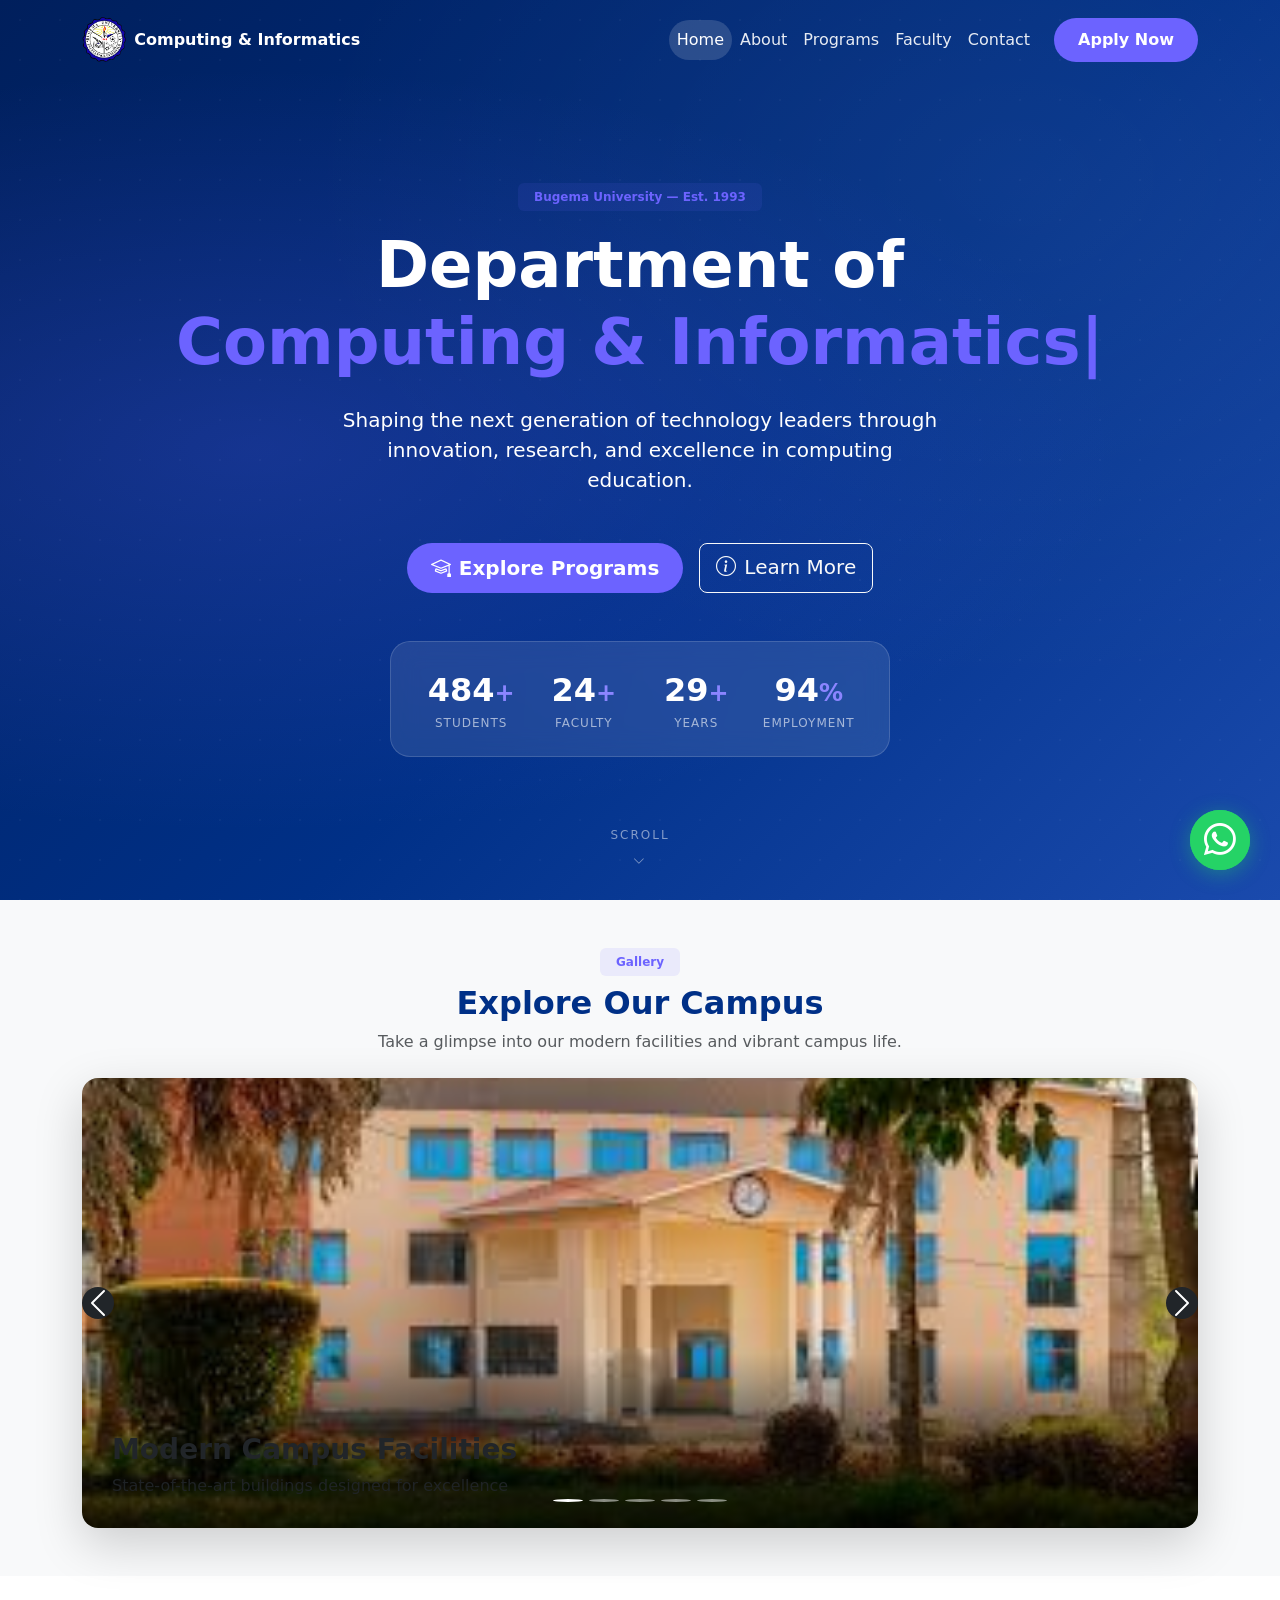
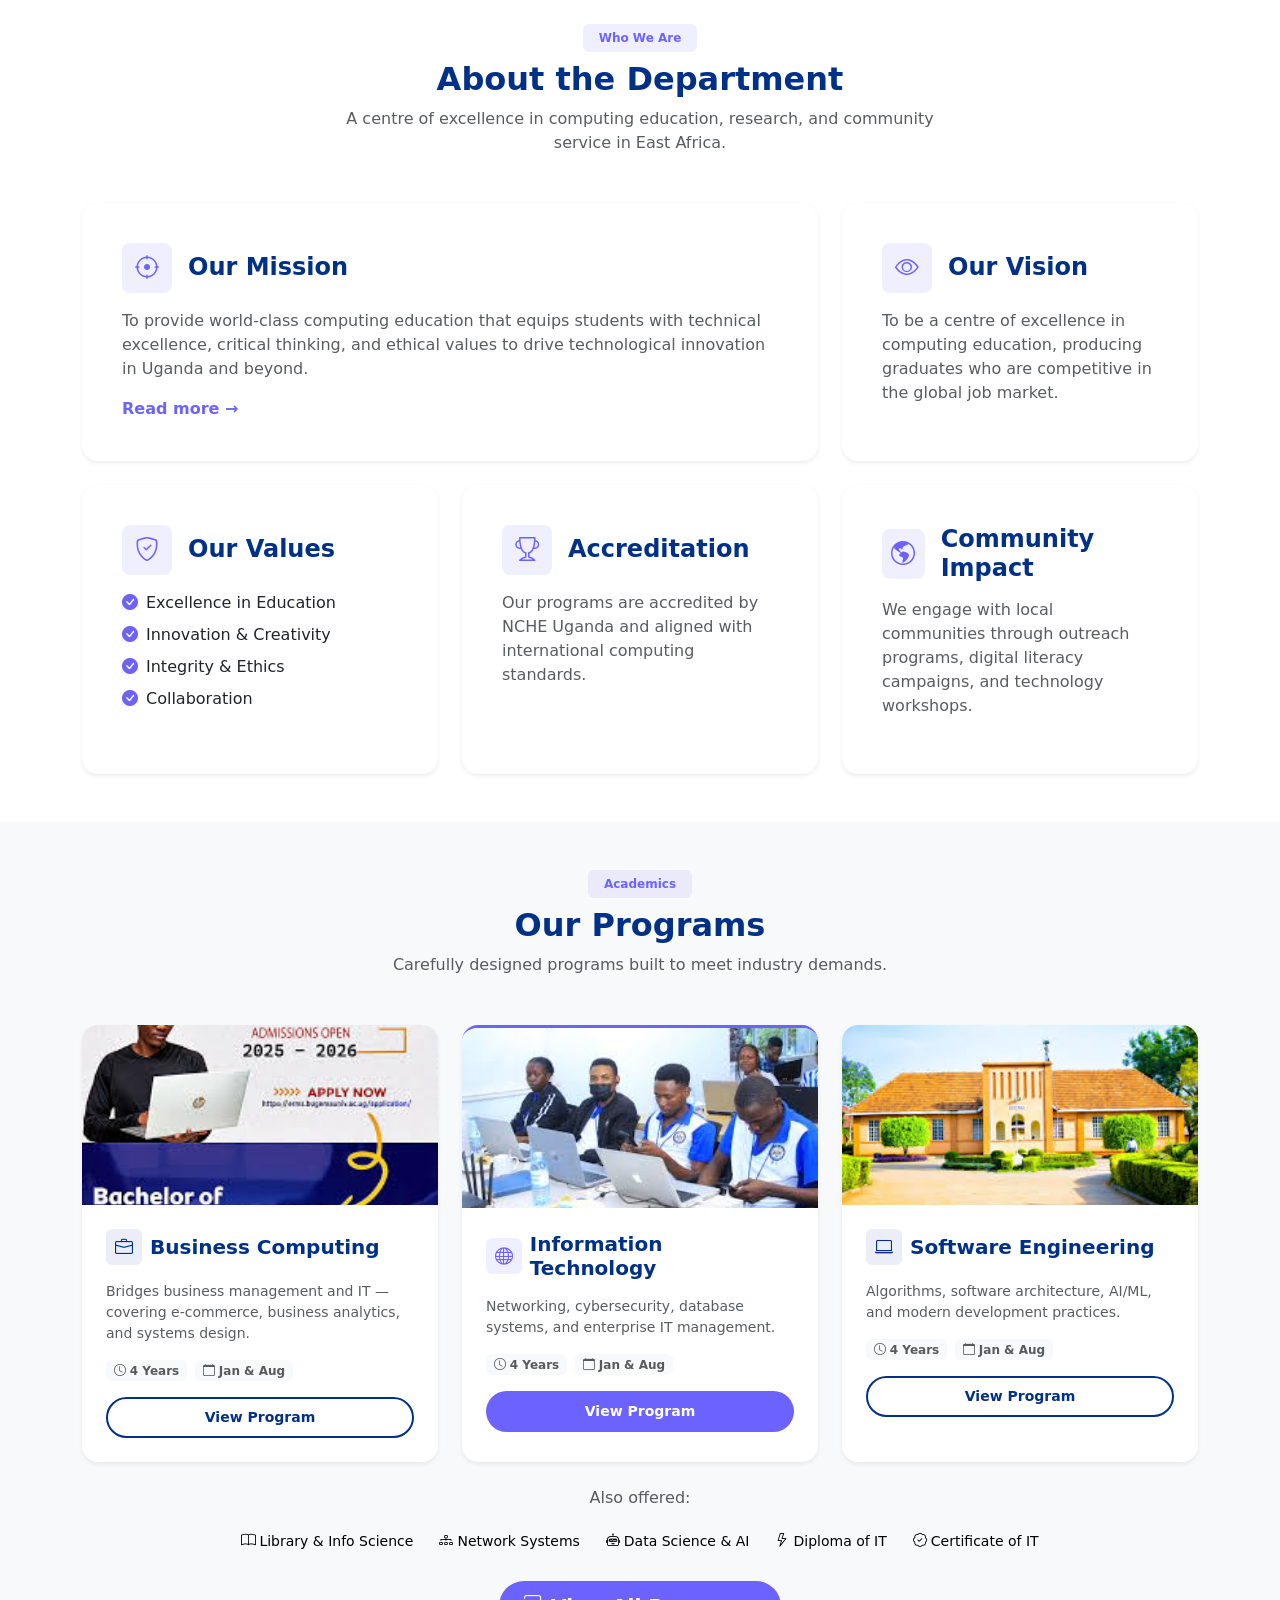
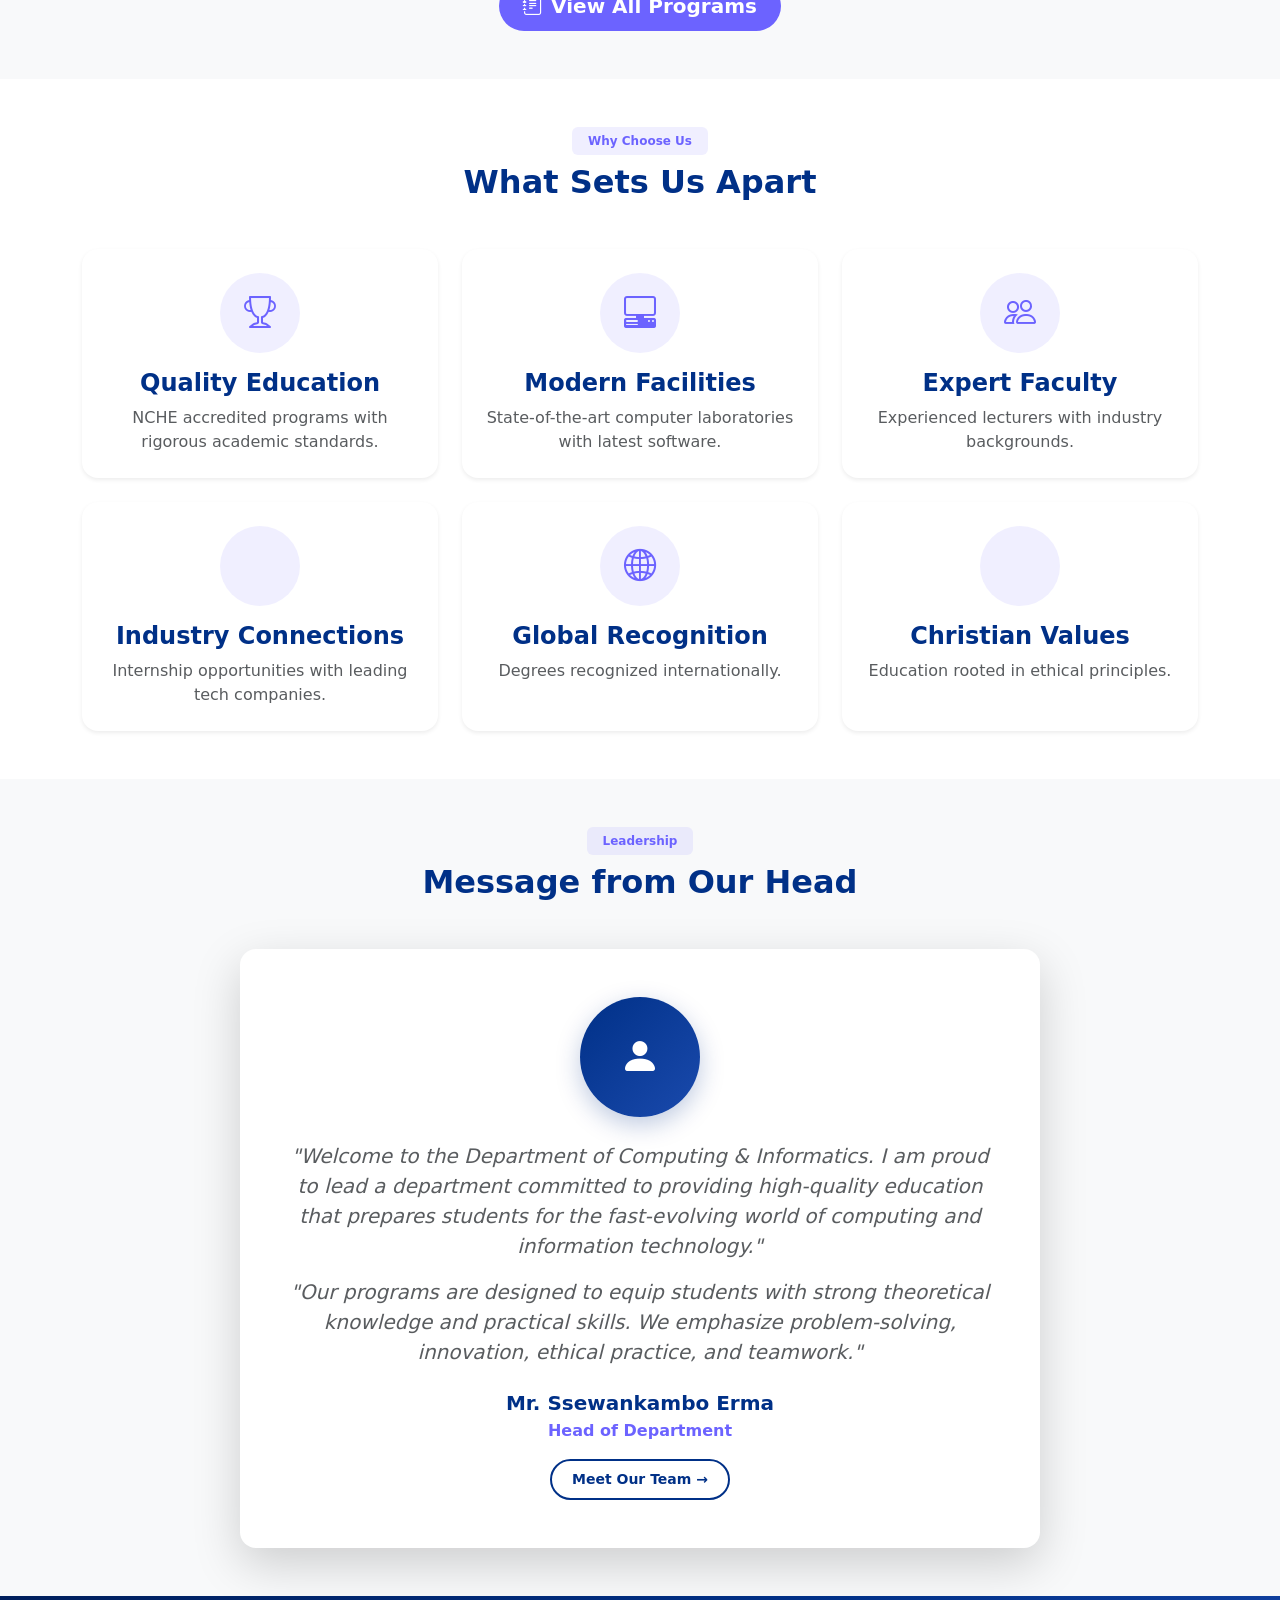
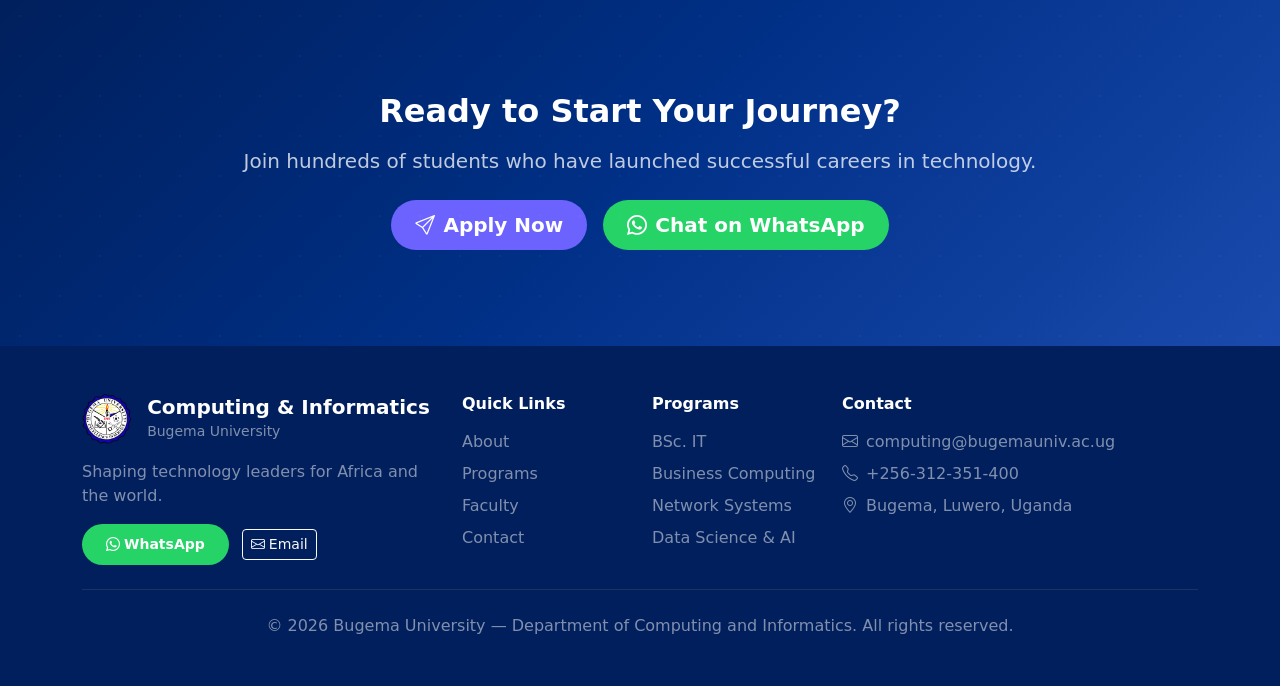
==== commit 010a272d: "Add Google Maps, WhatsApp buttons, and clickable email links to all pages" ====
--- a/index.html
+++ b/index.html
@@ -425,7 +425,7 @@
             <p class="lead mb-4 opacity-75">Join hundreds of students who have launched successful careers in technology.</p>
             <div class="d-flex gap-3 justify-content-center flex-wrap">
                 <a href="application.html" class="btn btn-accent btn-lg"><i class="bi bi-send me-2"></i>Apply Now</a>
-                <a href="contact.html" class="btn btn-outline-light btn-lg"><i class="bi bi-chat-dots me-2"></i>Contact Us</a>
+                <a href="https://wa.me/256779793746" target="_blank" class="btn btn-whatsapp btn-lg"><i class="bi bi-whatsapp me-2"></i>Chat on WhatsApp</a>
             </div>
         </div>
     </section>
@@ -443,6 +443,14 @@
                         </div>
                     </div>
                     <p class="text-white-50">Shaping technology leaders for Africa and the world.</p>
+                    <div class="mt-3">
+                        <a href="https://wa.me/256779793746" target="_blank" class="btn btn-whatsapp btn-sm me-2">
+                            <i class="bi bi-whatsapp me-1"></i>WhatsApp
+                        </a>
+                        <a href="mailto:computing@bugemauniv.ac.ug" class="btn btn-outline-light btn-sm">
+                            <i class="bi bi-envelope me-1"></i>Email
+                        </a>
+                    </div>
                 </div>
                 <div class="col-6 col-lg-2">
                     <h6 class="text-white fw-bold mb-3">Quick Links</h6>
@@ -465,8 +473,8 @@
                 <div class="col-lg-4">
                     <h6 class="text-white fw-bold mb-3">Contact</h6>
                     <ul class="list-unstyled text-white-50 mb-0">
-                        <li class="mb-2"><i class="bi bi-envelope me-2"></i>computing@bugemauniv.ac.ug</li>
-                        <li class="mb-2"><i class="bi bi-telephone me-2"></i>+256-312-351-400</li>
+                        <li class="mb-2"><a href="mailto:computing@bugemauniv.ac.ug" class="text-white-50 text-decoration-none"><i class="bi bi-envelope me-2"></i>computing@bugemauniv.ac.ug</a></li>
+                        <li class="mb-2"><a href="tel:+256312351400" class="text-white-50 text-decoration-none"><i class="bi bi-telephone me-2"></i>+256-312-351-400</a></li>
                         <li class="mb-2"><i class="bi bi-geo-alt me-2"></i>Bugema, Luwero, Uganda</li>
                     </ul>
                 </div>
@@ -475,6 +483,11 @@
             <p class="text-center text-white-50 mb-0">&copy; 2026 Bugema University — Department of Computing and Informatics. All rights reserved.</p>
         </div>
     </footer>
+
+    <!-- Floating WhatsApp Button -->
+    <a href="https://wa.me/256779793746" target="_blank" class="whatsapp-float" aria-label="Chat on WhatsApp">
+        <i class="bi bi-whatsapp"></i>
+    </a>
 
     <script src="https://cdn.jsdelivr.net/npm/bootstrap@5.3.2/dist/js/bootstrap.bundle.min.js"></script>
     <script src="js/main.js"></script>
--- a/css/style.css
+++ b/css/style.css
@@ -6,6 +6,7 @@
     --navy: #003087;
     --navy-dark: #001f5c;
     --navy-light: #1a4aad;
+    --whatsapp: #25D366;
     --white: #ffffff;
     --light: #f8f9fa;
     --gray-100: #f0f2f8;
@@ -295,3 +296,85 @@
     min-height: 60vh;
     padding: 140px 0 80px;
 }
+
+/* ===== WHATSAPP BUTTONS ===== */
+.btn-whatsapp {
+    background: var(--whatsapp);
+    color: var(--white);
+    border: none;
+    padding: 10px 24px;
+    border-radius: 50px;
+    font-weight: 600;
+    transition: var(--transition);
+}
+.btn-whatsapp:hover {
+    background: #1da851;
+    color: var(--white);
+    transform: translateY(-2px);
+    box-shadow: 0 8px 24px rgba(37, 211, 102, 0.35);
+}
+.btn-navy {
+    background: var(--navy);
+    color: var(--white);
+    border: none;
+    padding: 10px 24px;
+    border-radius: 50px;
+    font-weight: 600;
+    transition: var(--transition);
+}
+.btn-navy:hover {
+    background: var(--navy-dark);
+    color: var(--white);
+    transform: translateY(-2px);
+    box-shadow: 0 8px 24px rgba(0, 48, 135, 0.35);
+}
+
+/* ===== FLOATING WHATSAPP BUTTON ===== */
+.whatsapp-float {
+    position: fixed;
+    bottom: 30px;
+    right: 30px;
+    width: 60px;
+    height: 60px;
+    background: var(--whatsapp);
+    color: var(--white);
+    border-radius: 50%;
+    display: flex;
+    align-items: center;
+    justify-content: center;
+    font-size: 32px;
+    box-shadow: 0 4px 20px rgba(37, 211, 102, 0.4);
+    z-index: 1000;
+    transition: var(--transition);
+    text-decoration: none;
+}
+.whatsapp-float:hover {
+    background: #1da851;
+    color: var(--white);
+    transform: scale(1.1);
+    box-shadow: 0 6px 28px rgba(37, 211, 102, 0.5);
+}
+.whatsapp-float::before {
+    content: '';
+    position: absolute;
+    width: 100%;
+    height: 100%;
+    border-radius: 50%;
+    background: var(--whatsapp);
+    animation: pulse-whatsapp 2s infinite;
+    z-index: -1;
+}
+@keyframes pulse-whatsapp {
+    0% { transform: scale(1); opacity: 0.5; }
+    100% { transform: scale(1.5); opacity: 0; }
+}
+
+@media (max-width: 768px) {
+    .whatsapp-float {
+        bottom: 20px;
+        right: 20px;
+        width: 55px;
+        height: 55px;
+        font-size: 28px;
+    }
+}
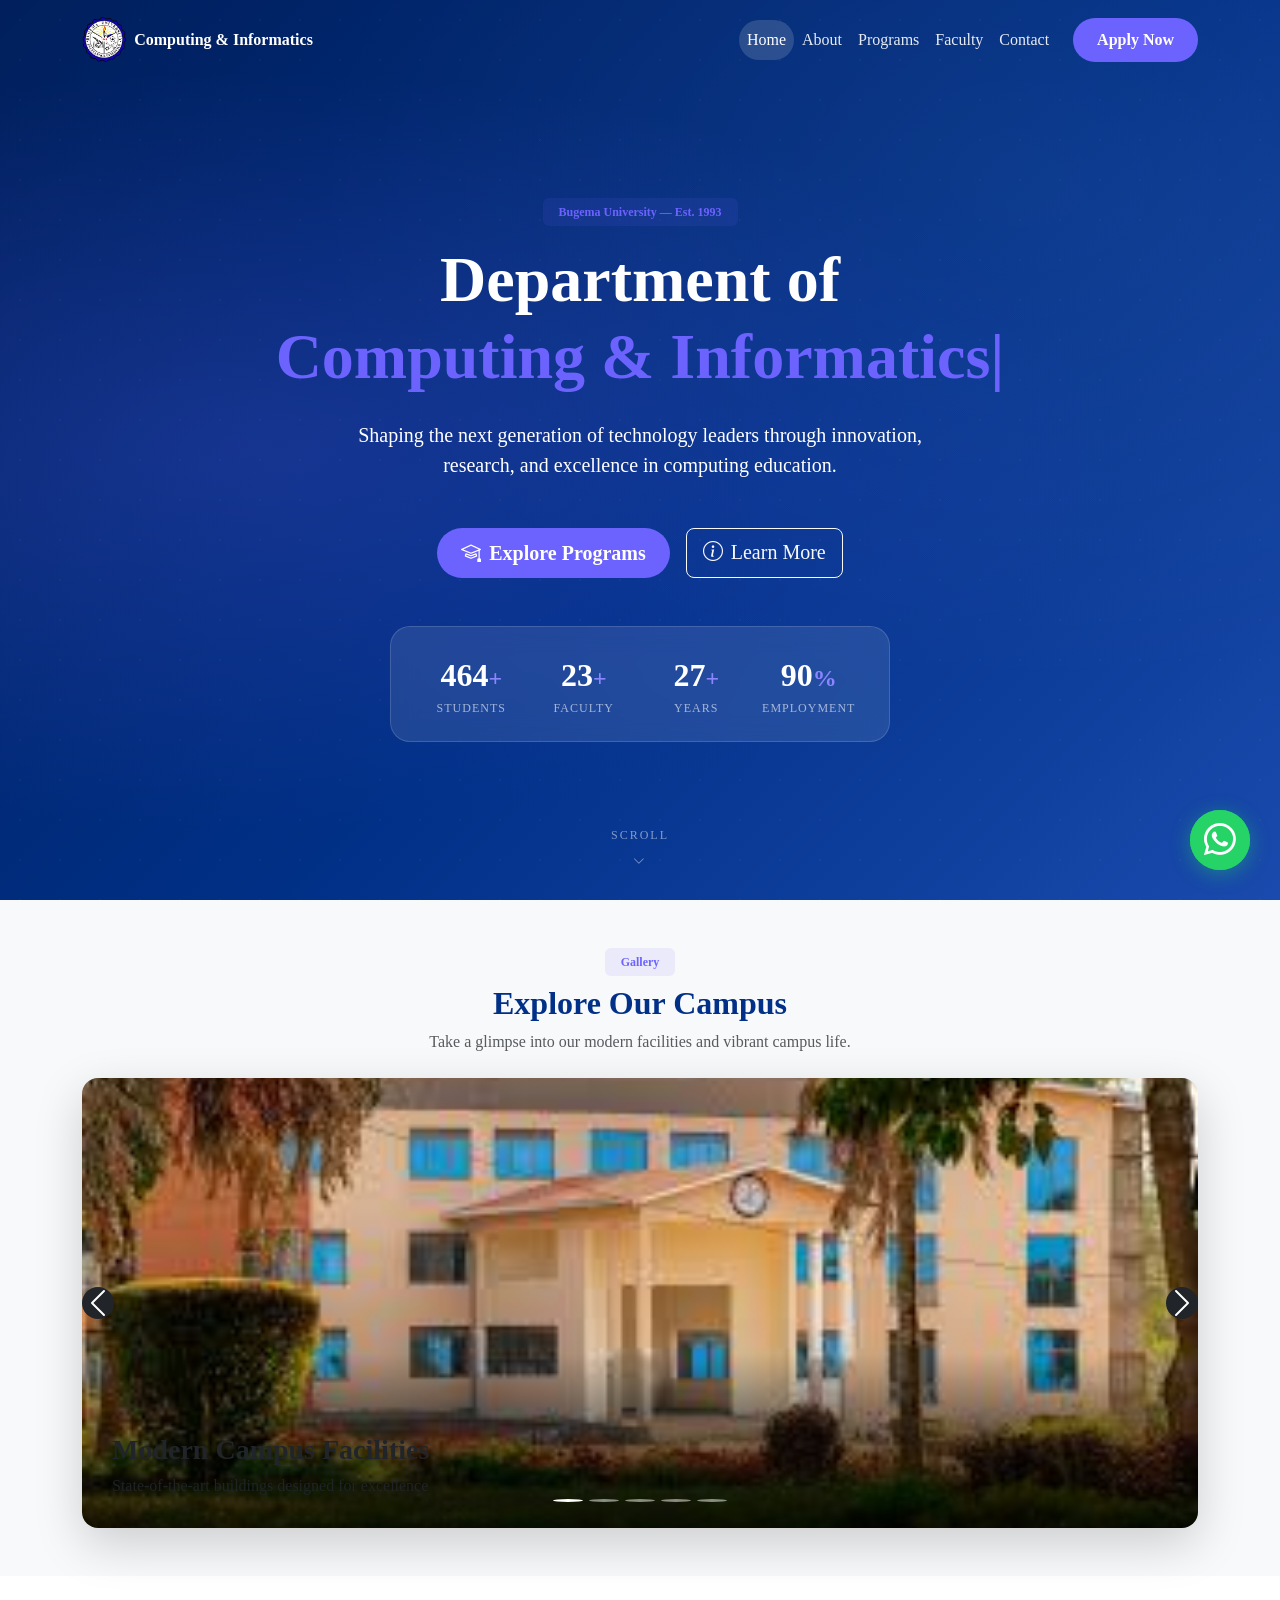
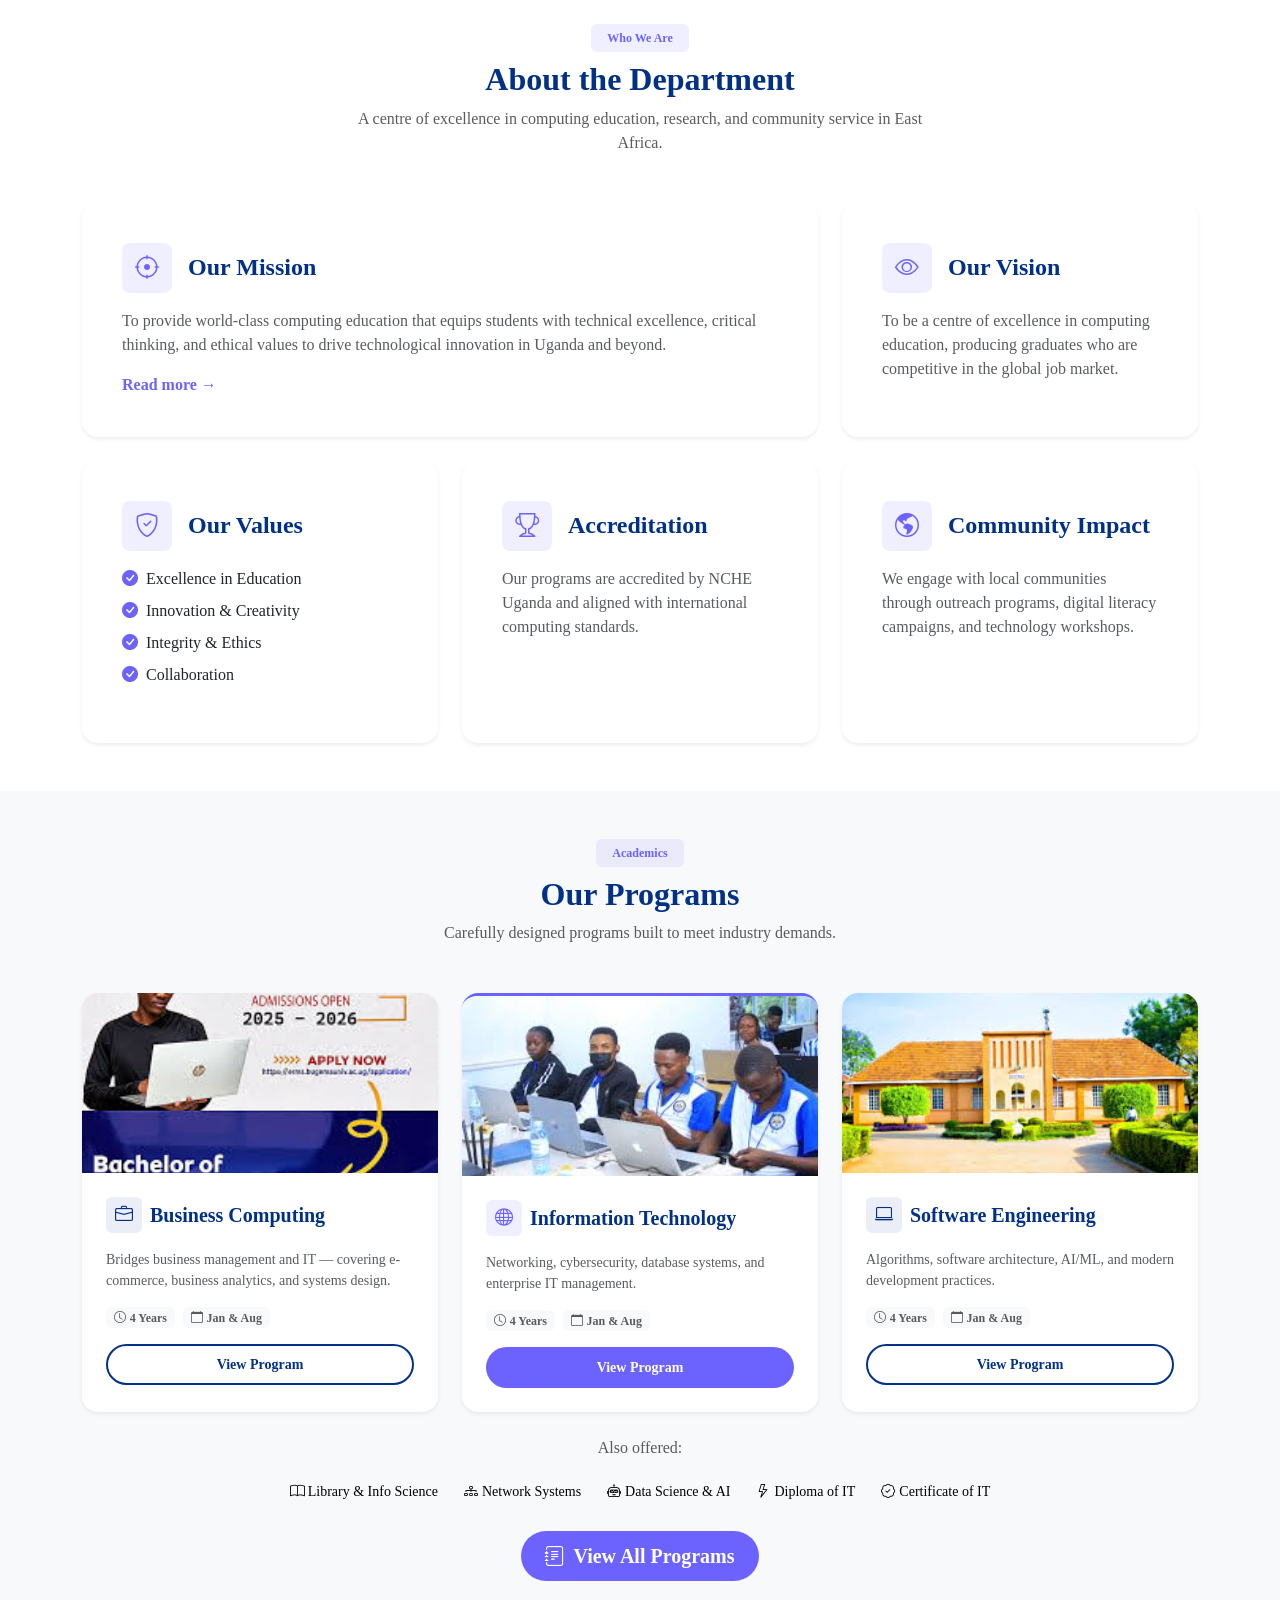
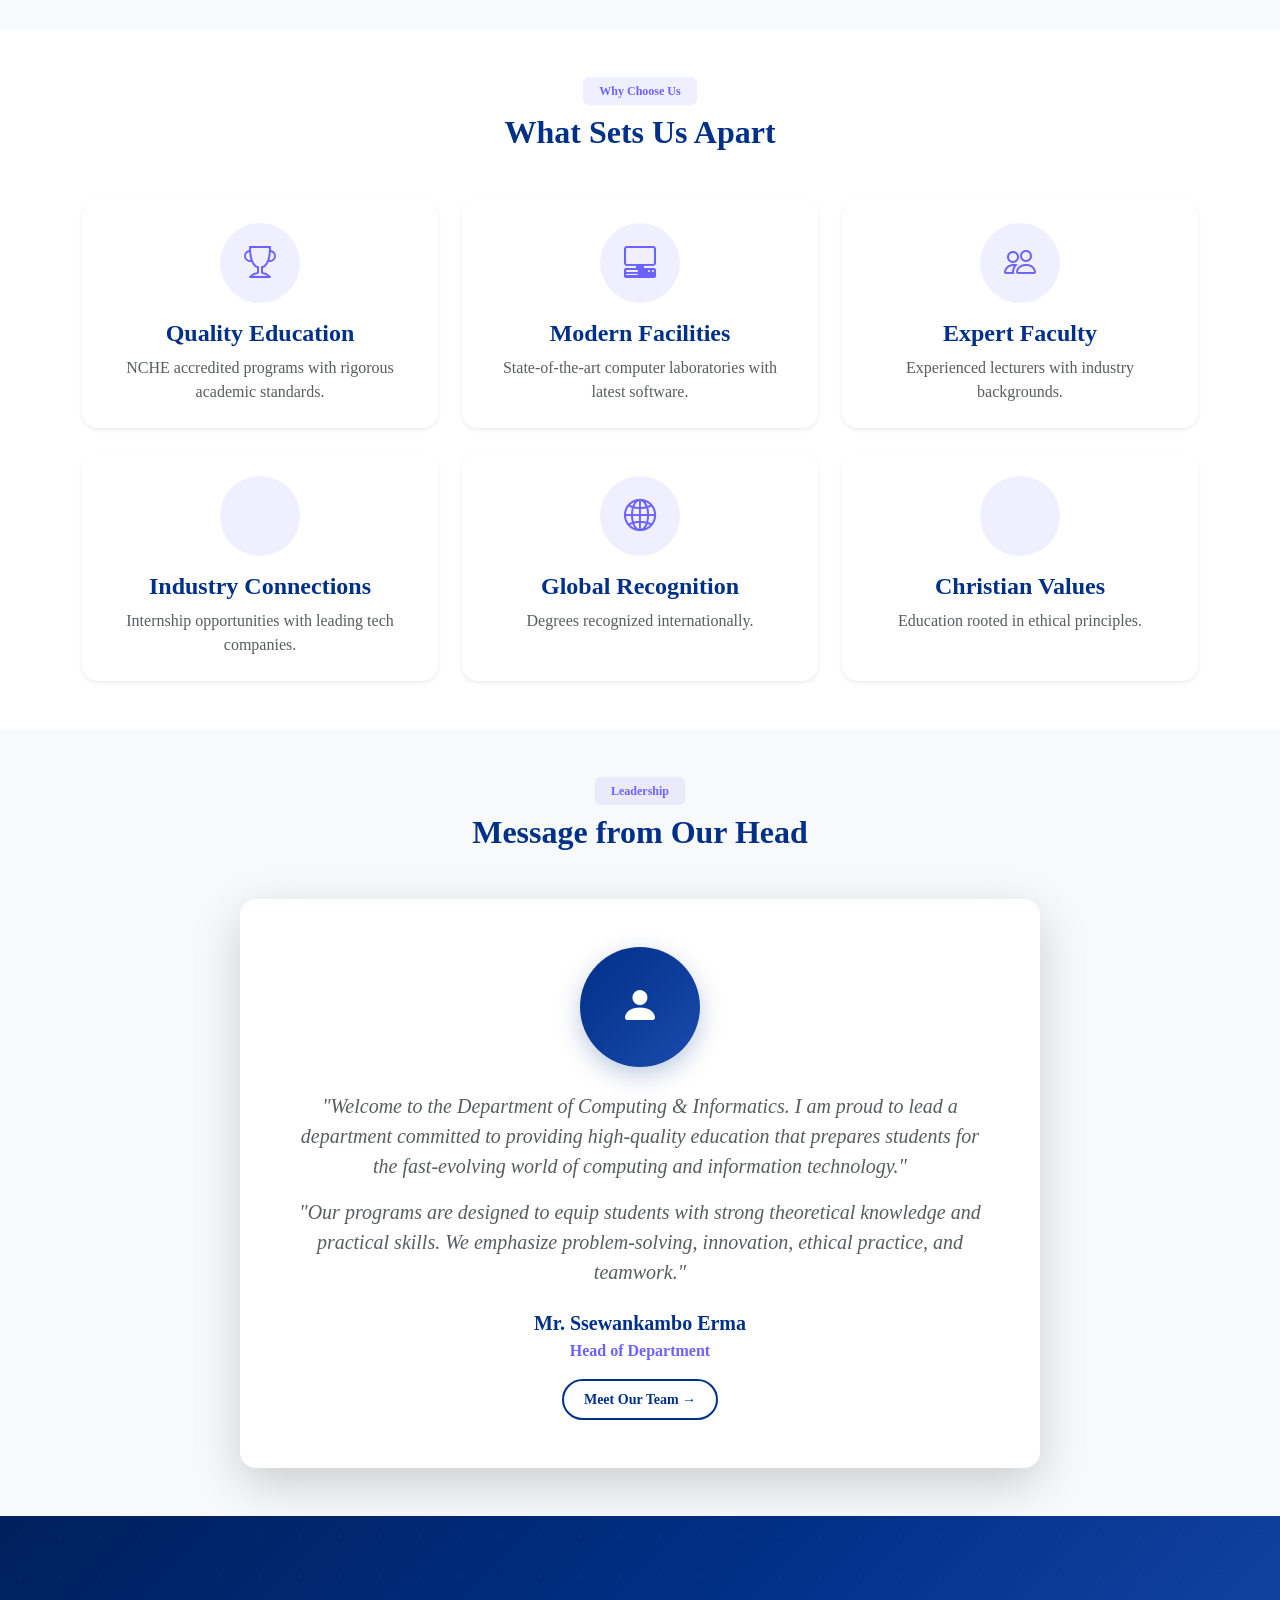
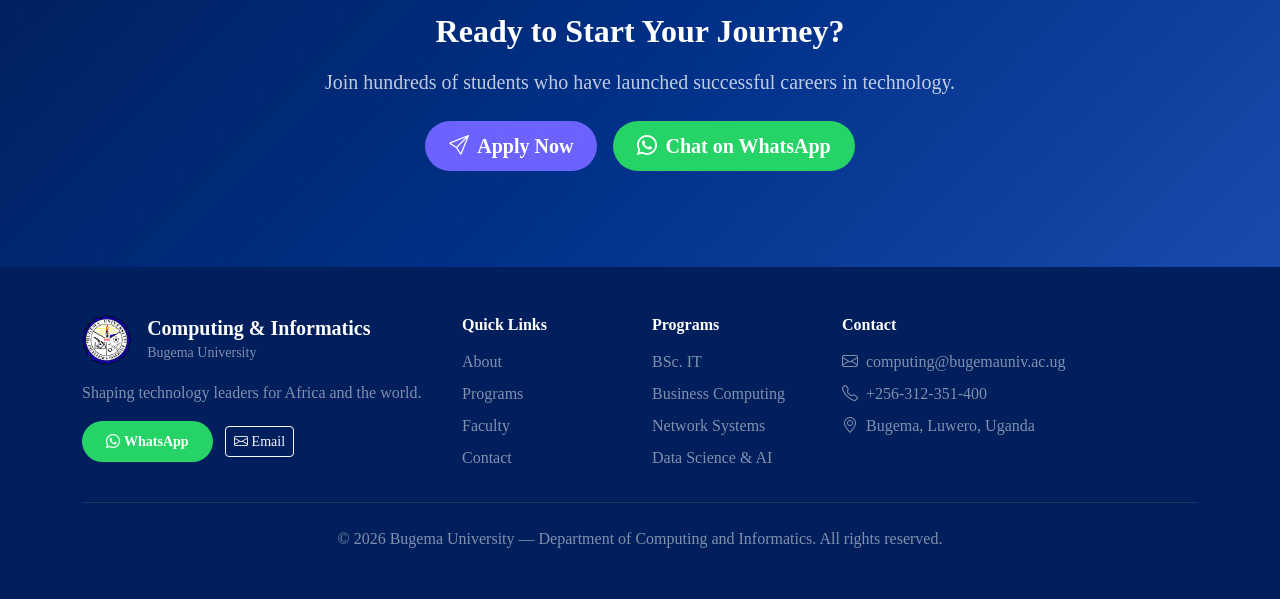
==== commit 71bd23b8: "Add organizational chart to faculty page and change all text to Times New Roman" ====
--- a/index.html
+++ b/index.html
@@ -7,7 +7,6 @@
     <meta name="description" content="Discover the Department of Computing & Informatics at Bugema University. Explore our IT programs, expert faculty, and modern facilities.">
     <link rel="icon" href="images/Bugema_logo.png">
     <link href="https://cdn.jsdelivr.net/npm/bootstrap@5.3.2/dist/css/bootstrap.min.css" rel="stylesheet">
-    <link href="https://fonts.googleapis.com/css2?family=Poppins:wght@300;400;500;600;700;800&display=swap" rel="stylesheet">
     <link rel="stylesheet" href="https://cdn.jsdelivr.net/npm/bootstrap-icons@1.11.1/font/bootstrap-icons.css">
     <link rel="stylesheet" href="css/style.css">
 </head>
--- a/css/style.css
+++ b/css/style.css
@@ -55,6 +55,11 @@
     transform: translateY(-2px);
 }
 
+/* ===== TIMES NEW ROMAN FONT ===== */
+body, h1, h2, h3, h4, h5, h6, p, span, div, li, label, a, button, input, select, textarea {
+    font-family: 'Times New Roman', Times, serif !important;
+}
+
 /* ===== CUSTOM COLORS ===== */
 .bg-accent { background-color: var(--violet) !important; }
 .bg-accent-subtle { background-color: rgba(108,99,255,0.1) !important; }
@@ -378,3 +383,152 @@
         font-size: 28px;
     }
 }
+
+/* ===== ORGANIZATIONAL CHART ===== */
+.org-chart {
+    max-width: 1100px;
+    margin: 0 auto;
+    text-align: center;
+}
+
+.org-level {
+    display: flex;
+    justify-content: center;
+    flex-wrap: wrap;
+    gap: 20px;
+}
+
+.org-level-row {
+    gap: 15px;
+}
+
+.org-card {
+    background: var(--white);
+    border-radius: var(--radius-md);
+    padding: 20px 25px;
+    box-shadow: var(--shadow-md);
+    min-width: 180px;
+    transition: var(--transition);
+}
+
+.org-card:hover {
+    transform: translateY(-5px);
+    box-shadow: var(--shadow-lg);
+}
+
+.org-card-sm {
+    min-width: 150px;
+    padding: 15px 20px;
+}
+
+.org-head {
+    background: linear-gradient(135deg, var(--navy) 0%, var(--navy-light) 100%);
+    color: var(--white);
+    min-width: 220px;
+}
+
+.org-head h4, .org-head p {
+    color: var(--white);
+}
+
+.org-avatar {
+    width: 70px;
+    height: 70px;
+    border-radius: 50%;
+    background: linear-gradient(135deg, var(--violet) 0%, var(--violet-light) 100%);
+    display: flex;
+    align-items: center;
+    justify-content: center;
+    margin: 0 auto 15px;
+    font-size: 30px;
+    color: var(--white);
+}
+
+.org-avatar-sm {
+    width: 55px;
+    height: 55px;
+    font-size: 24px;
+    margin-bottom: 10px;
+}
+
+.org-avatar-xs {
+    width: 45px;
+    height: 45px;
+    font-size: 20px;
+    margin-bottom: 8px;
+    background: var(--gray-400);
+}
+
+.org-card h5, .org-card h6 {
+    color: var(--navy);
+    font-weight: 700;
+    margin-bottom: 5px;
+}
+
+.org-card p {
+    color: var(--gray-600);
+    font-size: 0.85rem;
+}
+
+.org-connector {
+    display: flex;
+    justify-content: center;
+    padding: 10px 0;
+}
+
+.org-line {
+    width: 3px;
+    height: 40px;
+    background: var(--violet);
+}
+
+.org-line-split {
+    width: 80%;
+    max-width: 900px;
+    height: 3px;
+    background: linear-gradient(90deg, var(--violet) 0%, var(--violet) 25%, var(--violet) 50%, var(--violet) 75%, var(--violet) 100%);
+    position: relative;
+}
+
+.org-line-split::before,
+.org-line-split::after {
+    content: '';
+    position: absolute;
+    top: 0;
+    width: 3px;
+    height: 20px;
+    background: var(--violet);
+}
+
+.org-line-split::before {
+    left: 25%;
+    transform: translateX(-50%);
+}
+
+.org-line-split::after {
+    right: 25%;
+    transform: translateX(50%);
+}
+
+@media (max-width: 992px) {
+    .org-card {
+        min-width: 160px;
+    }
+    .org-card-sm {
+        min-width: 130px;
+    }
+}
+
+@media (max-width: 768px) {
+    .org-card {
+        min-width: 140px;
+        padding: 15px;
+    }
+    .org-card-sm {
+        min-width: 100%;
+        padding: 12px;
+    }
+    .org-head {
+        min-width: 200px;
+    }
+}
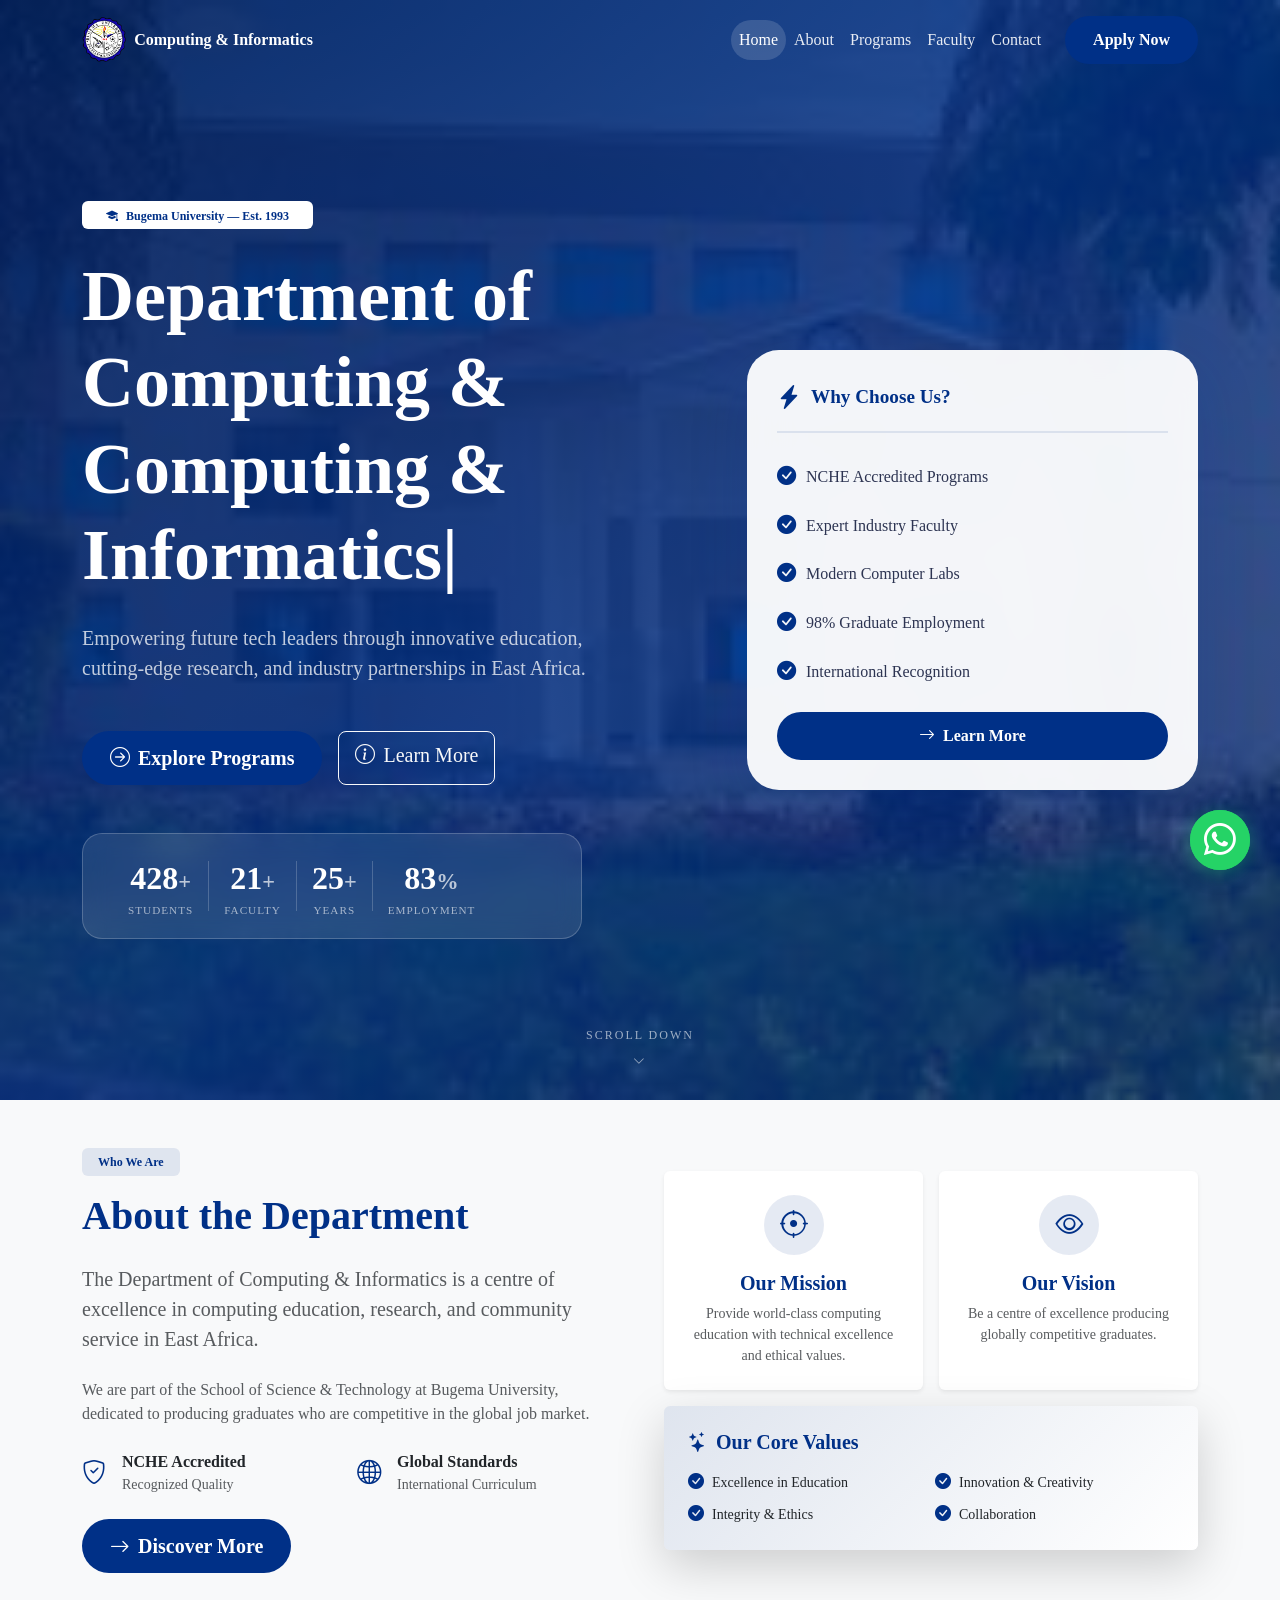
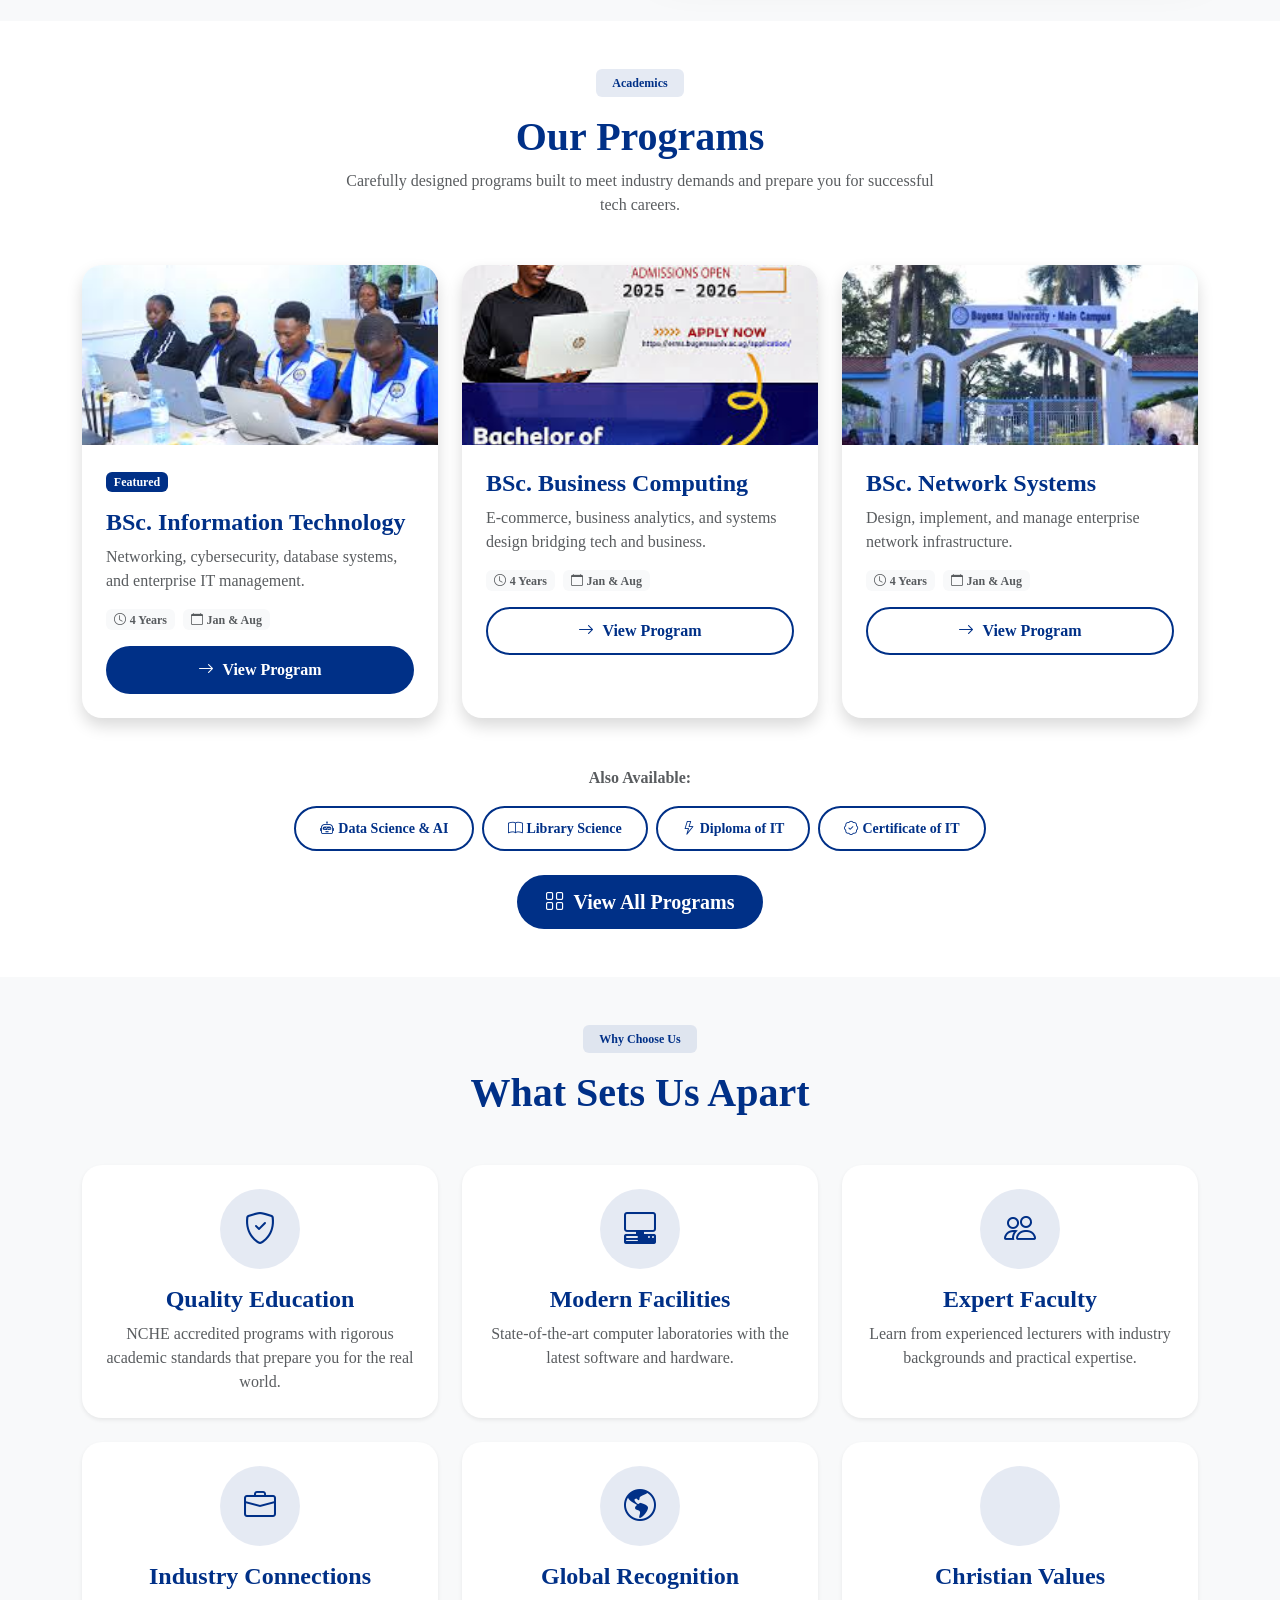
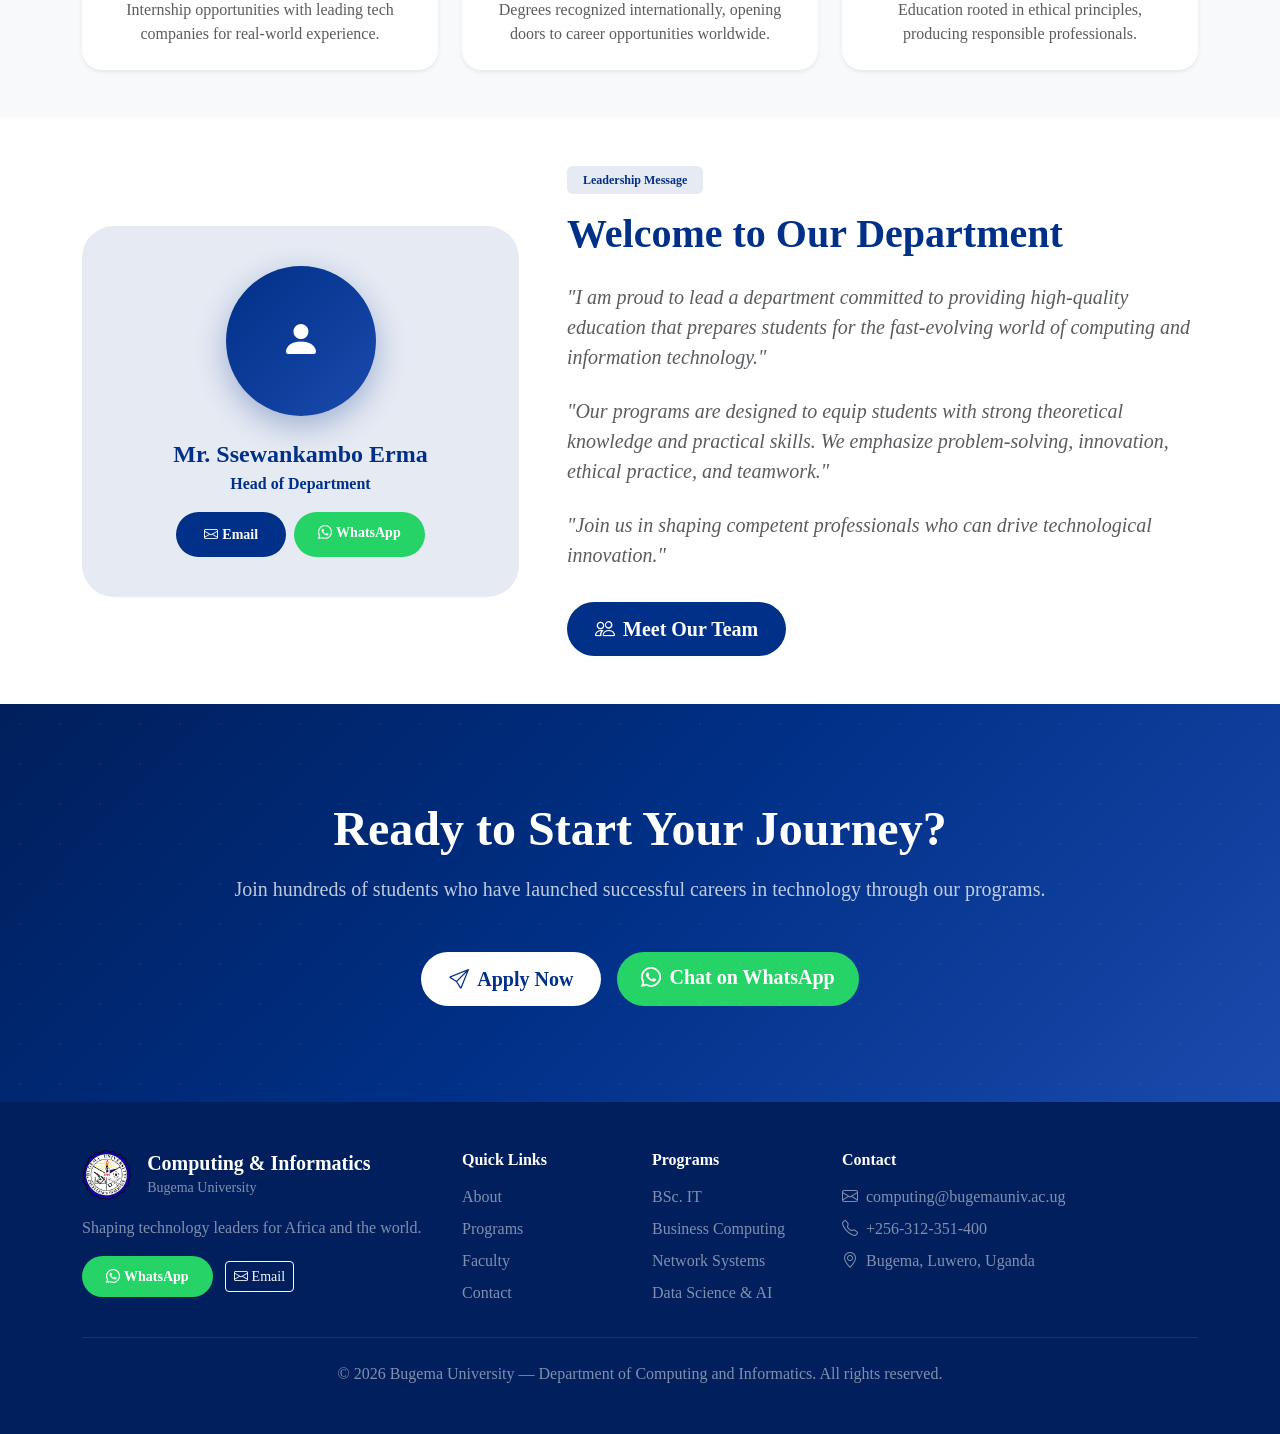
==== commit 1a540d2a: "Complete redesign: Bugema blue theme, impressive hero image, department-focused homepage" ====
--- a/index.html
+++ b/index.html
@@ -29,402 +29,384 @@
                     <li class="nav-item"><a class="nav-link" href="faculty.html">Faculty</a></li>
                     <li class="nav-item"><a class="nav-link" href="contact.html">Contact</a></li>
                     <li class="nav-item ms-lg-3">
-                        <a class="btn btn-accent" href="application.html">Apply Now</a>
+                        <a class="btn btn-bugema" href="application.html">Apply Now</a>
                     </li>
                 </ul>
             </div>
         </div>
     </nav>
 
-    <!-- Hero Section -->
-    <section class="hero-section">
-        <div class="hero-overlay"></div>
-        <div class="container hero-content">
-            <div class="text-center text-white">
-                <span class="badge bg-accent-subtle text-accent mb-3 px-3 py-2">Bugema University — Est. 1993</span>
-                <h1 class="display-3 fw-bold mb-4">
-                    Department of<br>
-                    <span class="typed-text text-accent" id="typedText"></span><span class="cursor text-accent">|</span>
-                </h1>
-                <p class="lead mb-5 mx-auto" style="max-width: 600px;">
-                    Shaping the next generation of technology leaders through innovation, research, and excellence in computing education.
-                </p>
-                <div class="d-flex gap-3 justify-content-center flex-wrap mb-5">
-                    <a href="programs.html" class="btn btn-accent btn-lg">
-                        <i class="bi bi-mortarboard me-2"></i>Explore Programs
-                    </a>
-                    <a href="about.html" class="btn btn-outline-light btn-lg">
-                        <i class="bi bi-info-circle me-2"></i>Learn More
-                    </a>
-                </div>
-                <div class="hero-stats-card mx-auto">
-                    <div class="row g-0">
-                        <div class="col-3">
-                            <div class="stat-item">
+    <!-- Hero Section with Full Image -->
+    <section class="hero-impressive">
+        <div class="hero-bg-image" style="background-image: url('images/New complex.jpeg');"></div>
+        <div class="hero-overlay-gradient"></div>
+        <div class="hero-content-impressive">
+            <div class="container">
+                <div class="row align-items-center min-vh-100">
+                    <div class="col-lg-7">
+                        <div class="hero-badge-animated">
+                            <span class="badge bg-white text-bugema px-4 py-2">
+                                <i class="bi bi-mortarboard-fill me-2"></i>Bugema University — Est. 1993
+                            </span>
+                        </div>
+                        <h1 class="display-2 fw-bold text-white mb-4 mt-4">
+                            Department of<br>
+                            <span class="text-white">Computing &</span><br>
+                            <span class="typed-text" id="typedText"></span><span class="cursor">|</span>
+                        </h1>
+                        <p class="lead text-white opacity-75 mb-5" style="max-width: 550px;">
+                            Empowering future tech leaders through innovative education, cutting-edge research, and industry partnerships in East Africa.
+                        </p>
+                        <div class="d-flex gap-3 flex-wrap mb-5">
+                            <a href="programs.html" class="btn btn-bugema btn-lg">
+                                <i class="bi bi-arrow-right-circle me-2"></i>Explore Programs
+                            </a>
+                            <a href="about.html" class="btn btn-outline-light btn-lg">
+                                <i class="bi bi-info-circle me-2"></i>Learn More
+                            </a>
+                        </div>
+                        <div class="hero-stats-row">
+                            <div class="stat-box">
                                 <span class="stat-number" data-target="500">0</span><span class="stat-plus">+</span>
                                 <span class="stat-label">Students</span>
                             </div>
-                        </div>
-                        <div class="col-3">
-                            <div class="stat-item">
+                            <div class="stat-divider"></div>
+                            <div class="stat-box">
                                 <span class="stat-number" data-target="25">0</span><span class="stat-plus">+</span>
                                 <span class="stat-label">Faculty</span>
                             </div>
-                        </div>
-                        <div class="col-3">
-                            <div class="stat-item">
+                            <div class="stat-divider"></div>
+                            <div class="stat-box">
                                 <span class="stat-number" data-target="30">0</span><span class="stat-plus">+</span>
                                 <span class="stat-label">Years</span>
                             </div>
-                        </div>
-                        <div class="col-3">
-                            <div class="stat-item">
+                            <div class="stat-divider"></div>
+                            <div class="stat-box">
                                 <span class="stat-number" data-target="98">0</span><span class="stat-plus">%</span>
                                 <span class="stat-label">Employment</span>
                             </div>
                         </div>
                     </div>
-                </div>
-            </div>
-        </div>
-        <div class="hero-scroll-indicator">
-            <span>Scroll</span>
-            <i class="bi bi-chevron-down"></i>
-        </div>
-    </section>
-
-    <!-- Carousel Section -->
+                    <div class="col-lg-5 d-none d-lg-block">
+                        <div class="hero-feature-card">
+                            <div class="feature-header">
+                                <i class="bi bi-lightning-charge-fill"></i>
+                                <span>Why Choose Us?</span>
+                            </div>
+                            <ul class="feature-list">
+                                <li><i class="bi bi-check-circle-fill"></i> NCHE Accredited Programs</li>
+                                <li><i class="bi bi-check-circle-fill"></i> Expert Industry Faculty</li>
+                                <li><i class="bi bi-check-circle-fill"></i> Modern Computer Labs</li>
+                                <li><i class="bi bi-check-circle-fill"></i> 98% Graduate Employment</li>
+                                <li><i class="bi bi-check-circle-fill"></i> International Recognition</li>
+                            </ul>
+                            <a href="about.html" class="btn btn-bugema w-100 mt-3">
+                                <i class="bi bi-arrow-right me-2"></i>Learn More
+                            </a>
+                        </div>
+                    </div>
+                </div>
+            </div>
+        </div>
+        <div class="hero-scroll-hint">
+            <div class="scroll-inner">
+                <span>Scroll Down</span>
+                <i class="bi bi-chevron-down"></i>
+            </div>
+        </div>
+    </section>
+
+    <!-- About Department Section -->
     <section class="py-5 bg-light">
         <div class="container">
-            <div class="text-center mb-4">
-                <span class="badge bg-accent-subtle text-accent px-3 py-2">Gallery</span>
-                <h2 class="fw-bold text-navy mt-2">Explore Our Campus</h2>
-                <p class="text-muted">Take a glimpse into our modern facilities and vibrant campus life.</p>
-            </div>
-            <div class="carousel slide" id="mainCarousel" data-bs-ride="carousel">
-                <div class="carousel-indicators">
-                    <button type="button" data-bs-target="#mainCarousel" data-bs-slide-to="0" class="active"></button>
-                    <button type="button" data-bs-target="#mainCarousel" data-bs-slide-to="1"></button>
-                    <button type="button" data-bs-target="#mainCarousel" data-bs-slide-to="2"></button>
-                    <button type="button" data-bs-target="#mainCarousel" data-bs-slide-to="3"></button>
-                    <button type="button" data-bs-target="#mainCarousel" data-bs-slide-to="4"></button>
-                </div>
-                <div class="carousel-inner rounded-4 overflow-hidden shadow-lg">
-                    <div class="carousel-item active" data-bs-interval="5000">
-                        <img src="images/New complex.jpeg" class="d-block w-100" style="height: 450px; object-fit: cover;" alt="Campus">
-                        <div class="carousel-caption-custom">
-                            <h3>Modern Campus Facilities</h3>
-                            <p>State-of-the-art buildings designed for excellence</p>
-                        </div>
-                    </div>
-                    <div class="carousel-item" data-bs-interval="5000">
-                        <img src="images/lab.jpeg" class="d-block w-100" style="height: 450px; object-fit: cover;" alt="Computer Lab">
-                        <div class="carousel-caption-custom">
-                            <h3>Advanced Computer Labs</h3>
-                            <p>Equipped with the latest technology</p>
-                        </div>
-                    </div>
-                    <div class="carousel-item" data-bs-interval="5000">
-                        <img src="images/campus1.jpeg" class="d-block w-100" style="height: 450px; object-fit: cover;" alt="Campus">
-                        <div class="carousel-caption-custom">
-                            <h3>Beautiful Campus Environment</h3>
-                            <p>A serene learning environment</p>
-                        </div>
-                    </div>
-                    <div class="carousel-item" data-bs-interval="5000">
-                        <img src="images/Lecturers.jpeg" class="d-block w-100" style="height: 450px; object-fit: cover;" alt="Faculty">
-                        <div class="carousel-caption-custom">
-                            <h3>Expert Faculty</h3>
-                            <p>Learn from experienced professionals</p>
-                        </div>
-                    </div>
-                    <div class="carousel-item" data-bs-interval="5000">
-                        <img src="images/Building it.jpeg" class="d-block w-100" style="height: 450px; object-fit: cover;" alt="Building">
-                        <div class="carousel-caption-custom">
-                            <h3>Computing & Informatics Block</h3>
-                            <p>Home to our innovative programs</p>
-                        </div>
-                    </div>
-                </div>
-                <button class="carousel-control-prev" type="button" data-bs-target="#mainCarousel" data-bs-slide="prev">
-                    <span class="carousel-control-prev-icon bg-dark rounded-circle p-3"></span>
-                </button>
-                <button class="carousel-control-next" type="button" data-bs-target="#mainCarousel" data-bs-slide="next">
-                    <span class="carousel-control-next-icon bg-dark rounded-circle p-3"></span>
-                </button>
-            </div>
-        </div>
-    </section>
-
-    <!-- About Section -->
+            <div class="row align-items-center g-5">
+                <div class="col-lg-6">
+                    <div class="section-label">
+                        <span class="badge bg-bugema-subtle text-bugema px-3 py-2">Who We Are</span>
+                    </div>
+                    <h2 class="display-6 fw-bold text-bugema mt-3 mb-4">About the Department</h2>
+                    <p class="lead text-muted mb-4">
+                        The Department of Computing & Informatics is a centre of excellence in computing education, research, and community service in East Africa.
+                    </p>
+                    <p class="text-muted mb-4">
+                        We are part of the School of Science & Technology at Bugema University, dedicated to producing graduates who are competitive in the global job market.
+                    </p>
+                    <div class="row g-3 mb-4">
+                        <div class="col-6">
+                            <div class="d-flex align-items-center">
+                                <i class="bi bi-shield-check text-bugema fs-4 me-3"></i>
+                                <div>
+                                    <strong>NCHE Accredited</strong>
+                                    <small class="d-block text-muted">Recognized Quality</small>
+                                </div>
+                            </div>
+                        </div>
+                        <div class="col-6">
+                            <div class="d-flex align-items-center">
+                                <i class="bi bi-globe2 text-bugema fs-4 me-3"></i>
+                                <div>
+                                    <strong>Global Standards</strong>
+                                    <small class="d-block text-muted">International Curriculum</small>
+                                </div>
+                            </div>
+                        </div>
+                    </div>
+                    <a href="about.html" class="btn btn-bugema btn-lg">
+                        <i class="bi bi-arrow-right me-2"></i>Discover More
+                    </a>
+                </div>
+                <div class="col-lg-6">
+                    <div class="row g-3">
+                        <div class="col-6">
+                            <div class="card border-0 shadow-sm h-100 mission-card">
+                                <div class="card-body p-4 text-center">
+                                    <div class="icon-circle bg-bugema-subtle mx-auto mb-3">
+                                        <i class="bi bi-crosshair text-bugema fs-3"></i>
+                                    </div>
+                                    <h5 class="fw-bold text-bugema">Our Mission</h5>
+                                    <p class="text-muted small mb-0">Provide world-class computing education with technical excellence and ethical values.</p>
+                                </div>
+                            </div>
+                        </div>
+                        <div class="col-6">
+                            <div class="card border-0 shadow-sm h-100 mission-card">
+                                <div class="card-body p-4 text-center">
+                                    <div class="icon-circle bg-bugema-subtle mx-auto mb-3">
+                                        <i class="bi bi-eye text-bugema fs-3"></i>
+                                    </div>
+                                    <h5 class="fw-bold text-bugema">Our Vision</h5>
+                                    <p class="text-muted small mb-0">Be a centre of excellence producing globally competitive graduates.</p>
+                                </div>
+                            </div>
+                        </div>
+                        <div class="col-12">
+                            <div class="card border-0 shadow-lg h-100 values-card">
+                                <div class="card-body p-4">
+                                    <h5 class="fw-bold text-bugema mb-3"><i class="bi bi-stars me-2"></i>Our Core Values</h5>
+                                    <div class="row g-2">
+                                        <div class="col-6">
+                                            <div class="d-flex align-items-center">
+                                                <i class="bi bi-check-circle-fill text-bugema me-2"></i>
+                                                <span class="small">Excellence in Education</span>
+                                            </div>
+                                        </div>
+                                        <div class="col-6">
+                                            <div class="d-flex align-items-center">
+                                                <i class="bi bi-check-circle-fill text-bugema me-2"></i>
+                                                <span class="small">Innovation & Creativity</span>
+                                            </div>
+                                        </div>
+                                        <div class="col-6">
+                                            <div class="d-flex align-items-center">
+                                                <i class="bi bi-check-circle-fill text-bugema me-2"></i>
+                                                <span class="small">Integrity & Ethics</span>
+                                            </div>
+                                        </div>
+                                        <div class="col-6">
+                                            <div class="d-flex align-items-center">
+                                                <i class="bi bi-check-circle-fill text-bugema me-2"></i>
+                                                <span class="small">Collaboration</span>
+                                            </div>
+                                        </div>
+                                    </div>
+                                </div>
+                            </div>
+                        </div>
+                    </div>
+                </div>
+            </div>
+        </div>
+    </section>
+
+    <!-- Programs Section -->
     <section class="py-5">
         <div class="container">
             <div class="text-center mb-5">
-                <span class="badge bg-accent-subtle text-accent px-3 py-2">Who We Are</span>
-                <h2 class="fw-bold text-navy mt-2">About the Department</h2>
-                <p class="text-muted mx-auto" style="max-width: 600px;">A centre of excellence in computing education, research, and community service in East Africa.</p>
+                <span class="badge bg-bugema-subtle text-bugema px-3 py-2">Academics</span>
+                <h2 class="display-6 fw-bold text-bugema mt-3">Our Programs</h2>
+                <p class="text-muted mx-auto" style="max-width: 600px;">Carefully designed programs built to meet industry demands and prepare you for successful tech careers.</p>
             </div>
             <div class="row g-4">
-                <div class="col-lg-8">
-                    <div class="card h-100 border-0 shadow-sm rounded-4 p-4">
-                        <div class="card-body">
-                            <div class="d-flex align-items-center mb-3">
-                                <div class="icon-box bg-accent-subtle text-accent rounded-3 me-3">
-                                    <i class="bi bi-crosshair fs-4"></i>
-                                </div>
-                                <h3 class="h4 fw-bold text-navy mb-0">Our Mission</h3>
-                            </div>
-                            <p class="text-muted">To provide world-class computing education that equips students with technical excellence, critical thinking, and ethical values to drive technological innovation in Uganda and beyond.</p>
-                            <a href="about.html" class="text-accent text-decoration-none fw-semibold">Read more →</a>
-                        </div>
-                    </div>
-                </div>
-                <div class="col-lg-4">
-                    <div class="card h-100 border-0 shadow-sm rounded-4 p-4">
-                        <div class="card-body">
-                            <div class="d-flex align-items-center mb-3">
-                                <div class="icon-box bg-accent-subtle text-accent rounded-3 me-3">
-                                    <i class="bi bi-eye fs-4"></i>
-                                </div>
-                                <h3 class="h4 fw-bold text-navy mb-0">Our Vision</h3>
-                            </div>
-                            <p class="text-muted">To be a centre of excellence in computing education, producing graduates who are competitive in the global job market.</p>
-                        </div>
-                    </div>
-                </div>
-                <div class="col-md-6 col-lg-4">
-                    <div class="card h-100 border-0 shadow-sm rounded-4 p-4">
-                        <div class="card-body">
-                            <div class="d-flex align-items-center mb-3">
-                                <div class="icon-box bg-accent-subtle text-accent rounded-3 me-3">
-                                    <i class="bi bi-shield-check fs-4"></i>
-                                </div>
-                                <h3 class="h4 fw-bold text-navy mb-0">Our Values</h3>
-                            </div>
-                            <ul class="list-unstyled">
-                                <li class="d-flex align-items-center mb-2"><i class="bi bi-check-circle-fill text-accent me-2"></i>Excellence in Education</li>
-                                <li class="d-flex align-items-center mb-2"><i class="bi bi-check-circle-fill text-accent me-2"></i>Innovation & Creativity</li>
-                                <li class="d-flex align-items-center mb-2"><i class="bi bi-check-circle-fill text-accent me-2"></i>Integrity & Ethics</li>
-                                <li class="d-flex align-items-center mb-2"><i class="bi bi-check-circle-fill text-accent me-2"></i>Collaboration</li>
-                            </ul>
-                        </div>
-                    </div>
-                </div>
-                <div class="col-md-6 col-lg-4">
-                    <div class="card h-100 border-0 shadow-sm rounded-4 p-4">
-                        <div class="card-body">
-                            <div class="d-flex align-items-center mb-3">
-                                <div class="icon-box bg-accent-subtle text-accent rounded-3 me-3">
-                                    <i class="bi bi-trophy fs-4"></i>
-                                </div>
-                                <h3 class="h4 fw-bold text-navy mb-0">Accreditation</h3>
-                            </div>
-                            <p class="text-muted">Our programs are accredited by NCHE Uganda and aligned with international computing standards.</p>
-                        </div>
-                    </div>
-                </div>
-                <div class="col-lg-4">
-                    <div class="card h-100 border-0 shadow-sm rounded-4 p-4">
-                        <div class="card-body">
-                            <div class="d-flex align-items-center mb-3">
-                                <div class="icon-box bg-accent-subtle text-accent rounded-3 me-3">
-                                    <i class="bi bi-globe-americas fs-4"></i>
-                                </div>
-                                <h3 class="h4 fw-bold text-navy mb-0">Community Impact</h3>
-                            </div>
-                            <p class="text-muted">We engage with local communities through outreach programs, digital literacy campaigns, and technology workshops.</p>
-                        </div>
-                    </div>
-                </div>
-            </div>
-        </div>
-    </section>
-
-    <!-- Programs Section -->
-    <section class="py-5 bg-light">
-        <div class="container">
-            <div class="text-center mb-5">
-                <span class="badge bg-accent-subtle text-accent px-3 py-2">Academics</span>
-                <h2 class="fw-bold text-navy mt-2">Our Programs</h2>
-                <p class="text-muted mx-auto" style="max-width: 600px;">Carefully designed programs built to meet industry demands.</p>
-            </div>
-            <div class="row g-4">
-                <div class="col-md-6 col-lg-4">
-                    <div class="card h-100 border-0 shadow-sm rounded-4 overflow-hidden program-card">
-                        <img src="images/business computing.jpeg" class="card-img-top" style="height: 180px; object-fit: cover;" alt="Business Computing">
+                <div class="col-md-6 col-lg-4">
+                    <div class="card h-100 border-0 shadow program-card">
+                        <img src="images/lab.jpeg" class="card-img-top" style="height: 180px; object-fit: cover;" alt="IT Program">
                         <div class="card-body p-4">
-                            <div class="d-flex align-items-center mb-3">
-                                <div class="icon-box-sm bg-navy-subtle text-navy rounded-2 me-2">
-                                    <i class="bi bi-briefcase"></i>
-                                </div>
-                                <h4 class="h5 fw-bold text-navy mb-0">Business Computing</h4>
-                            </div>
-                            <p class="text-muted small">Bridges business management and IT — covering e-commerce, business analytics, and systems design.</p>
+                            <span class="badge bg-bugema text-white mb-3">Featured</span>
+                            <h4 class="fw-bold text-bugema">BSc. Information Technology</h4>
+                            <p class="text-muted">Networking, cybersecurity, database systems, and enterprise IT management.</p>
                             <div class="d-flex gap-2 flex-wrap mb-3">
                                 <span class="badge bg-light text-muted"><i class="bi bi-clock me-1"></i>4 Years</span>
                                 <span class="badge bg-light text-muted"><i class="bi bi-calendar me-1"></i>Jan & Aug</span>
                             </div>
-                            <a href="business-computing.html" class="btn btn-outline-navy btn-sm w-100">View Program</a>
-                        </div>
-                    </div>
-                </div>
-                <div class="col-md-6 col-lg-4">
-                    <div class="card h-100 border-0 shadow-sm rounded-4 overflow-hidden program-card featured">
-                        <img src="images/lab.jpeg" class="card-img-top" style="height: 180px; object-fit: cover;" alt="Information Technology">
+                            <a href="bachelor-it.html" class="btn btn-bugema w-100">
+                                <i class="bi bi-arrow-right me-2"></i>View Program
+                            </a>
+                        </div>
+                    </div>
+                </div>
+                <div class="col-md-6 col-lg-4">
+                    <div class="card h-100 border-0 shadow program-card">
+                        <img src="images/business computing.jpeg" class="card-img-top" style="height: 180px; object-fit: cover;" alt="Business Computing">
                         <div class="card-body p-4">
-                            <div class="d-flex align-items-center mb-3">
-                                <div class="icon-box-sm bg-accent-subtle text-accent rounded-2 me-2">
-                                    <i class="bi bi-globe"></i>
-                                </div>
-                                <h4 class="h5 fw-bold text-navy mb-0">Information Technology</h4>
-                            </div>
-                            <p class="text-muted small">Networking, cybersecurity, database systems, and enterprise IT management.</p>
+                            <h4 class="fw-bold text-bugema">BSc. Business Computing</h4>
+                            <p class="text-muted">E-commerce, business analytics, and systems design bridging tech and business.</p>
                             <div class="d-flex gap-2 flex-wrap mb-3">
                                 <span class="badge bg-light text-muted"><i class="bi bi-clock me-1"></i>4 Years</span>
                                 <span class="badge bg-light text-muted"><i class="bi bi-calendar me-1"></i>Jan & Aug</span>
                             </div>
-                            <a href="bachelor-it.html" class="btn btn-accent btn-sm w-100">View Program</a>
-                        </div>
-                    </div>
-                </div>
-                <div class="col-md-6 col-lg-4">
-                    <div class="card h-100 border-0 shadow-sm rounded-4 overflow-hidden program-card">
-                        <img src="images/Building it.jpeg" class="card-img-top" style="height: 180px; object-fit: cover;" alt="Software Engineering">
+                            <a href="business-computing.html" class="btn btn-outline-bugema w-100">
+                                <i class="bi bi-arrow-right me-2"></i>View Program
+                            </a>
+                        </div>
+                    </div>
+                </div>
+                <div class="col-md-6 col-lg-4">
+                    <div class="card h-100 border-0 shadow program-card">
+                        <img src="images/campus1.jpeg" class="card-img-top" style="height: 180px; object-fit: cover;" alt="Network Systems">
                         <div class="card-body p-4">
-                            <div class="d-flex align-items-center mb-3">
-                                <div class="icon-box-sm bg-navy-subtle text-navy rounded-2 me-2">
-                                    <i class="bi bi-laptop"></i>
-                                </div>
-                                <h4 class="h5 fw-bold text-navy mb-0">Software Engineering</h4>
-                            </div>
-                            <p class="text-muted small">Algorithms, software architecture, AI/ML, and modern development practices.</p>
+                            <h4 class="fw-bold text-bugema">BSc. Network Systems</h4>
+                            <p class="text-muted">Design, implement, and manage enterprise network infrastructure.</p>
                             <div class="d-flex gap-2 flex-wrap mb-3">
                                 <span class="badge bg-light text-muted"><i class="bi bi-clock me-1"></i>4 Years</span>
                                 <span class="badge bg-light text-muted"><i class="bi bi-calendar me-1"></i>Jan & Aug</span>
                             </div>
-                            <a href="programs.html" class="btn btn-outline-navy btn-sm w-100">View Program</a>
-                        </div>
-                    </div>
-                </div>
-            </div>
-            <div class="text-center mt-4">
-                <p class="text-muted mb-3">Also offered:</p>
-                <div class="d-flex gap-2 justify-content-center flex-wrap">
-                    <a href="library-science.html" class="btn btn-light btn-sm"><i class="bi bi-book me-1"></i>Library & Info Science</a>
-                    <a href="network-systems.html" class="btn btn-light btn-sm"><i class="bi bi-diagram-3 me-1"></i>Network Systems</a>
-                    <a href="data-science-ai.html" class="btn btn-light btn-sm"><i class="bi bi-robot me-1"></i>Data Science & AI</a>
-                    <a href="diploma-computer-engineering.html" class="btn btn-light btn-sm"><i class="bi bi-lightning me-1"></i>Diploma of IT</a>
-                    <a href="certificate-it.html" class="btn btn-light btn-sm"><i class="bi bi-patch-check me-1"></i>Certificate of IT</a>
-                </div>
-            </div>
-            <div class="text-center mt-4">
-                <a href="programs.html" class="btn btn-accent btn-lg"><i class="bi bi-journal-text me-2"></i>View All Programs</a>
+                            <a href="network-systems.html" class="btn btn-outline-bugema w-100">
+                                <i class="bi bi-arrow-right me-2"></i>View Program
+                            </a>
+                        </div>
+                    </div>
+                </div>
+            </div>
+            <div class="text-center mt-5">
+                <p class="text-muted mb-3 fw-semibold">Also Available:</p>
+                <div class="d-flex gap-2 justify-content-center flex-wrap mb-4">
+                    <a href="data-science-ai.html" class="btn btn-outline-bugema btn-sm"><i class="bi bi-robot me-1"></i>Data Science & AI</a>
+                    <a href="library-science.html" class="btn btn-outline-bugema btn-sm"><i class="bi bi-book me-1"></i>Library Science</a>
+                    <a href="diploma-computer-engineering.html" class="btn btn-outline-bugema btn-sm"><i class="bi bi-lightning me-1"></i>Diploma of IT</a>
+                    <a href="certificate-it.html" class="btn btn-outline-bugema btn-sm"><i class="bi bi-patch-check me-1"></i>Certificate of IT</a>
+                </div>
+                <a href="programs.html" class="btn btn-bugema btn-lg">
+                    <i class="bi bi-grid me-2"></i>View All Programs
+                </a>
             </div>
         </div>
     </section>
 
     <!-- Why Choose Us -->
+    <section class="py-5 bg-light">
+        <div class="container">
+            <div class="text-center mb-5">
+                <span class="badge bg-bugema-subtle text-bugema px-3 py-2">Why Choose Us</span>
+                <h2 class="display-6 fw-bold text-bugema mt-3">What Sets Us Apart</h2>
+            </div>
+            <div class="row g-4">
+                <div class="col-md-6 col-lg-4">
+                    <div class="card h-100 border-0 shadow-sm why-card-hover text-center p-4">
+                        <div class="why-icon-circle mx-auto mb-3">
+                            <i class="bi bi-shield-check text-bugema fs-2"></i>
+                        </div>
+                        <h4 class="fw-bold text-bugema">Quality Education</h4>
+                        <p class="text-muted mb-0">NCHE accredited programs with rigorous academic standards that prepare you for the real world.</p>
+                    </div>
+                </div>
+                <div class="col-md-6 col-lg-4">
+                    <div class="card h-100 border-0 shadow-sm why-card-hover text-center p-4">
+                        <div class="why-icon-circle mx-auto mb-3">
+                            <i class="bi bi-pc-display-horizontal text-bugema fs-2"></i>
+                        </div>
+                        <h4 class="fw-bold text-bugema">Modern Facilities</h4>
+                        <p class="text-muted mb-0">State-of-the-art computer laboratories with the latest software and hardware.</p>
+                    </div>
+                </div>
+                <div class="col-md-6 col-lg-4">
+                    <div class="card h-100 border-0 shadow-sm why-card-hover text-center p-4">
+                        <div class="why-icon-circle mx-auto mb-3">
+                            <i class="bi bi-people text-bugema fs-2"></i>
+                        </div>
+                        <h4 class="fw-bold text-bugema">Expert Faculty</h4>
+                        <p class="text-muted mb-0">Learn from experienced lecturers with industry backgrounds and practical expertise.</p>
+                    </div>
+                </div>
+                <div class="col-md-6 col-lg-4">
+                    <div class="card h-100 border-0 shadow-sm why-card-hover text-center p-4">
+                        <div class="why-icon-circle mx-auto mb-3">
+                            <i class="bi bi-briefcase text-bugema fs-2"></i>
+                        </div>
+                        <h4 class="fw-bold text-bugema">Industry Connections</h4>
+                        <p class="text-muted mb-0">Internship opportunities with leading tech companies for real-world experience.</p>
+                    </div>
+                </div>
+                <div class="col-md-6 col-lg-4">
+                    <div class="card h-100 border-0 shadow-sm why-card-hover text-center p-4">
+                        <div class="why-icon-circle mx-auto mb-3">
+                            <i class="bi bi-globe-americas text-bugema fs-2"></i>
+                        </div>
+                        <h4 class="fw-bold text-bugema">Global Recognition</h4>
+                        <p class="text-muted mb-0">Degrees recognized internationally, opening doors to career opportunities worldwide.</p>
+                    </div>
+                </div>
+                <div class="col-md-6 col-lg-4">
+                    <div class="card h-100 border-0 shadow-sm why-card-hover text-center p-4">
+                        <div class="why-icon-circle mx-auto mb-3">
+                            <i class="bi bi-cross text-bugema fs-2"></i>
+                        </div>
+                        <h4 class="fw-bold text-bugema">Christian Values</h4>
+                        <p class="text-muted mb-0">Education rooted in ethical principles, producing responsible professionals.</p>
+                    </div>
+                </div>
+            </div>
+        </div>
+    </section>
+
+    <!-- HOD Message -->
     <section class="py-5">
         <div class="container">
-            <div class="text-center mb-5">
-                <span class="badge bg-accent-subtle text-accent px-3 py-2">Why Choose Us</span>
-                <h2 class="fw-bold text-navy mt-2">What Sets Us Apart</h2>
-            </div>
-            <div class="row g-4">
-                <div class="col-md-6 col-lg-4">
-                    <div class="card h-100 border-0 shadow-sm rounded-4 p-4 text-center why-card">
-                        <div class="why-icon-wrap mx-auto mb-3">
-                            <i class="bi bi-trophy text-accent fs-2"></i>
-                        </div>
-                        <h4 class="fw-bold text-navy">Quality Education</h4>
-                        <p class="text-muted mb-0">NCHE accredited programs with rigorous academic standards.</p>
-                    </div>
-                </div>
-                <div class="col-md-6 col-lg-4">
-                    <div class="card h-100 border-0 shadow-sm rounded-4 p-4 text-center why-card">
-                        <div class="why-icon-wrap mx-auto mb-3">
-                            <i class="bi bi-pc-display-horizontal text-accent fs-2"></i>
-                        </div>
-                        <h4 class="fw-bold text-navy">Modern Facilities</h4>
-                        <p class="text-muted mb-0">State-of-the-art computer laboratories with latest software.</p>
-                    </div>
-                </div>
-                <div class="col-md-6 col-lg-4">
-                    <div class="card h-100 border-0 shadow-sm rounded-4 p-4 text-center why-card">
-                        <div class="why-icon-wrap mx-auto mb-3">
-                            <i class="bi bi-people text-accent fs-2"></i>
-                        </div>
-                        <h4 class="fw-bold text-navy">Expert Faculty</h4>
-                        <p class="text-muted mb-0">Experienced lecturers with industry backgrounds.</p>
-                    </div>
-                </div>
-                <div class="col-md-6 col-lg-4">
-                    <div class="card h-100 border-0 shadow-sm rounded-4 p-4 text-center why-card">
-                        <div class="why-icon-wrap mx-auto mb-3">
-                            <i class="bi bi-handshake text-accent fs-2"></i>
-                        </div>
-                        <h4 class="fw-bold text-navy">Industry Connections</h4>
-                        <p class="text-muted mb-0">Internship opportunities with leading tech companies.</p>
-                    </div>
-                </div>
-                <div class="col-md-6 col-lg-4">
-                    <div class="card h-100 border-0 shadow-sm rounded-4 p-4 text-center why-card">
-                        <div class="why-icon-wrap mx-auto mb-3">
-                            <i class="bi bi-globe2 text-accent fs-2"></i>
-                        </div>
-                        <h4 class="fw-bold text-navy">Global Recognition</h4>
-                        <p class="text-muted mb-0">Degrees recognized internationally.</p>
-                    </div>
-                </div>
-                <div class="col-md-6 col-lg-4">
-                    <div class="card h-100 border-0 shadow-sm rounded-4 p-4 text-center why-card">
-                        <div class="why-icon-wrap mx-auto mb-3">
-                            <i class="bi bi-cross text-accent fs-2"></i>
-                        </div>
-                        <h4 class="fw-bold text-navy">Christian Values</h4>
-                        <p class="text-muted mb-0">Education rooted in ethical principles.</p>
-                    </div>
-                </div>
-            </div>
-        </div>
-    </section>
-
-    <!-- HOD Message -->
-    <section class="py-5 bg-light">
-        <div class="container">
-            <div class="text-center mb-5">
-                <span class="badge bg-accent-subtle text-accent px-3 py-2">Leadership</span>
-                <h2 class="fw-bold text-navy mt-2">Message from Our Head</h2>
-            </div>
-            <div class="card border-0 shadow-lg rounded-4 mx-auto" style="max-width: 800px;">
-                <div class="card-body p-5">
-                    <div class="text-center mb-4">
-                        <div class="avatar-circle mx-auto">
+            <div class="row align-items-center g-5">
+                <div class="col-lg-5">
+                    <div class="hod-profile-card text-center">
+                        <div class="hod-avatar-large mx-auto mb-4">
                             <i class="bi bi-person-fill text-white fs-1"></i>
                         </div>
-                    </div>
-                    <blockquote class="blockquote text-center mb-4">
-                        <p class="fs-5 text-muted fst-italic">"Welcome to the Department of Computing & Informatics. I am proud to lead a department committed to providing high-quality education that prepares students for the fast-evolving world of computing and information technology."</p>
-                        <p class="fs-5 text-muted fst-italic">"Our programs are designed to equip students with strong theoretical knowledge and practical skills. We emphasize problem-solving, innovation, ethical practice, and teamwork."</p>
+                        <h4 class="fw-bold text-bugema mb-1">Mr. Ssewankambo Erma</h4>
+                        <p class="text-bugema fw-semibold mb-3">Head of Department</p>
+                        <div class="d-flex gap-2 justify-content-center">
+                            <a href="mailto:hod-computing@bugemauniv.ac.ug" class="btn btn-bugema btn-sm">
+                                <i class="bi bi-envelope me-1"></i>Email
+                            </a>
+                            <a href="https://wa.me/256312351400" class="btn btn-whatsapp btn-sm">
+                                <i class="bi bi-whatsapp me-1"></i>WhatsApp
+                            </a>
+                        </div>
+                    </div>
+                </div>
+                <div class="col-lg-7">
+                    <span class="badge bg-bugema-subtle text-bugema px-3 py-2">Leadership Message</span>
+                    <h2 class="display-6 fw-bold text-bugema mt-3 mb-4">Welcome to Our Department</h2>
+                    <blockquote class="blockquote">
+                        <p class="fs-5 text-muted fst-italic mb-4">"I am proud to lead a department committed to providing high-quality education that prepares students for the fast-evolving world of computing and information technology."</p>
+                        <p class="fs-5 text-muted fst-italic mb-4">"Our programs are designed to equip students with strong theoretical knowledge and practical skills. We emphasize problem-solving, innovation, ethical practice, and teamwork."</p>
+                        <p class="fs-5 text-muted fst-italic">"Join us in shaping competent professionals who can drive technological innovation."</p>
                     </blockquote>
-                    <div class="text-center">
-                        <h5 class="fw-bold text-navy mb-1">Mr. Ssewankambo Erma</h5>
-                        <p class="text-accent fw-semibold mb-3">Head of Department</p>
-                        <a href="faculty.html" class="btn btn-outline-navy btn-sm">Meet Our Team →</a>
-                    </div>
+                    <a href="faculty.html" class="btn btn-bugema btn-lg mt-3">
+                        <i class="bi bi-people me-2"></i>Meet Our Team
+                    </a>
                 </div>
             </div>
         </div>
     </section>
 
     <!-- CTA Section -->
-    <section class="cta-section py-5 text-white">
+    <section class="cta-section-impressive py-5">
         <div class="container text-center py-5">
-            <h2 class="fw-bold mb-3">Ready to Start Your Journey?</h2>
-            <p class="lead mb-4 opacity-75">Join hundreds of students who have launched successful careers in technology.</p>
+            <h2 class="display-5 fw-bold text-white mb-3">Ready to Start Your Journey?</h2>
+            <p class="lead text-white opacity-75 mb-5">Join hundreds of students who have launched successful careers in technology through our programs.</p>
             <div class="d-flex gap-3 justify-content-center flex-wrap">
-                <a href="application.html" class="btn btn-accent btn-lg"><i class="bi bi-send me-2"></i>Apply Now</a>
-                <a href="https://wa.me/256779793746" target="_blank" class="btn btn-whatsapp btn-lg"><i class="bi bi-whatsapp me-2"></i>Chat on WhatsApp</a>
+                <a href="application.html" class="btn btn-white btn-lg">
+                    <i class="bi bi-send me-2"></i>Apply Now
+                </a>
+                <a href="https://wa.me/256779793746" target="_blank" class="btn btn-whatsapp btn-lg">
+                    <i class="bi bi-whatsapp me-2"></i>Chat on WhatsApp
+                </a>
             </div>
         </div>
     </section>
--- a/css/style.css
+++ b/css/style.css
@@ -1,12 +1,9 @@
-/* ===== VARIABLES ===== */
+/* ===== VARIABLES - BUGEMA BLUE ===== */
 :root {
-    --violet: #6C63FF;
-    --violet-dark: #5A52D5;
-    --violet-light: #8B85FF;
-    --navy: #003087;
-    --navy-dark: #001f5c;
-    --navy-light: #1a4aad;
-    --whatsapp: #25D366;
+    --bugema-blue: #003087;
+    --bugema-blue-dark: #001f5c;
+    --bugema-blue-light: #1a4aad;
+    --bugema-blue-subtle: rgba(0, 48, 135, 0.1);
     --white: #ffffff;
     --light: #f8f9fa;
     --gray-100: #f0f2f8;
@@ -15,6 +12,7 @@
     --gray-600: #5a6480;
     --gray-800: #2d3452;
     --text: #1a1f36;
+    --whatsapp: #25D366;
     --shadow-sm: 0 2px 8px rgba(0,48,135,0.07);
     --shadow-md: 0 8px 32px rgba(0,48,135,0.11);
     --shadow-lg: 0 20px 60px rgba(0,48,135,0.15);
@@ -24,49 +22,60 @@
     --transition: all 0.3s cubic-bezier(0.4,0,0.2,1);
 }
 
+/* ===== TIMES NEW ROMAN FONT ===== */
+body, h1, h2, h3, h4, h5, h6, p, span, div, li, label, a, button, input, select, textarea {
+    font-family: 'Times New Roman', Times, serif !important;
+}
+
 /* ===== BOOTSTRAP OVERRIDES ===== */
-.btn-accent {
-    background: var(--violet);
+.btn-bugema {
+    background: var(--bugema-blue);
     color: var(--white);
     border: none;
+    padding: 12px 28px;
+    border-radius: 50px;
+    font-weight: 600;
+    transition: var(--transition);
+}
+.btn-bugema:hover {
+    background: var(--bugema-blue-dark);
+    color: var(--white);
+    transform: translateY(-2px);
+    box-shadow: 0 8px 24px rgba(0, 48, 135, 0.35);
+}
+.btn-outline-bugema {
+    background: transparent;
+    color: var(--bugema-blue);
+    border: 2px solid var(--bugema-blue);
     padding: 10px 24px;
     border-radius: 50px;
     font-weight: 600;
     transition: var(--transition);
 }
-.btn-accent:hover {
-    background: var(--violet-dark);
+.btn-outline-bugema:hover {
+    background: var(--bugema-blue);
     color: var(--white);
     transform: translateY(-2px);
-    box-shadow: 0 8px 24px rgba(108,99,255,0.35);
-}
-.btn-outline-navy {
-    background: transparent;
-    color: var(--navy);
-    border: 2px solid var(--navy);
-    padding: 8px 20px;
+}
+.btn-white {
+    background: var(--white);
+    color: var(--bugema-blue);
+    border: none;
+    padding: 12px 28px;
     border-radius: 50px;
     font-weight: 600;
     transition: var(--transition);
 }
-.btn-outline-navy:hover {
-    background: var(--navy);
-    color: var(--white);
+.btn-white:hover {
+    background: var(--gray-100);
+    color: var(--bugema-blue);
     transform: translateY(-2px);
 }
 
-/* ===== TIMES NEW ROMAN FONT ===== */
-body, h1, h2, h3, h4, h5, h6, p, span, div, li, label, a, button, input, select, textarea {
-    font-family: 'Times New Roman', Times, serif !important;
-}
-
 /* ===== CUSTOM COLORS ===== */
-.bg-accent { background-color: var(--violet) !important; }
-.bg-accent-subtle { background-color: rgba(108,99,255,0.1) !important; }
-.bg-navy { background-color: var(--navy) !important; }
-.bg-navy-subtle { background-color: rgba(0,48,135,0.08) !important; }
-.text-accent { color: var(--violet) !important; }
-.text-navy { color: var(--navy) !important; }
+.bg-bugema { background-color: var(--bugema-blue) !important; }
+.bg-bugema-subtle { background-color: var(--bugema-blue-subtle) !important; }
+.text-bugema { color: var(--bugema-blue) !important; }
 
 /* ===== NAVBAR ===== */
 .navbar {
@@ -86,7 +95,7 @@
     color: var(--white);
     transition: var(--transition);
 }
-.navbar.scrolled .brand-text { color: var(--navy); }
+.navbar.scrolled .brand-text { color: var(--bugema-blue); }
 .navbar-nav .nav-link {
     color: rgba(255,255,255,0.9);
     font-weight: 500;
@@ -102,8 +111,8 @@
 }
 .navbar.scrolled .navbar-nav .nav-link:hover,
 .navbar.scrolled .navbar-nav .nav-link.active {
-    background: rgba(0,48,135,0.08);
-    color: var(--navy);
+    background: var(--bugema-blue-subtle);
+    color: var(--bugema-blue);
 }
 .navbar-toggler {
     border: none;
@@ -117,51 +126,67 @@
     background-image: url("data:image/svg+xml,%3csvg xmlns='http://www.w3.org/2000/svg' viewBox='0 0 30 30'%3e%3cpath stroke='rgba%280, 48, 135, 1%29' stroke-linecap='round' stroke-miterlimit='10' stroke-width='2' d='M4 7h22M4 15h22M4 23h22'/%3e%3c/svg%3e");
 }
 
-/* ===== HERO ===== */
-.hero-section {
+/* ===== IMPROESSIVE HERO ===== */
+.hero-impressive {
+    position: relative;
     min-height: 100vh;
-    background: linear-gradient(135deg, var(--navy-dark) 0%, var(--navy) 55%, var(--navy-light) 100%);
-    position: relative;
-    display: flex;
-    align-items: center;
-    padding: 120px 0 80px;
-}
-.hero-overlay {
+    display: flex;
+    align-items: center;
+    overflow: hidden;
+}
+.hero-bg-image {
     position: absolute;
     inset: 0;
-    background: radial-gradient(ellipse at 20% 50%, rgba(108,99,255,0.2) 0%, transparent 60%),
-                radial-gradient(ellipse at 80% 20%, rgba(255,255,255,0.05) 0%, transparent 50%);
-}
-.hero-overlay::before {
-    content: '';
+    background-size: cover;
+    background-position: center;
+    background-repeat: no-repeat;
+}
+.hero-overlay-gradient {
     position: absolute;
     inset: 0;
-    background-image: radial-gradient(rgba(255,255,255,0.03) 1px, transparent 1px);
-    background-size: 40px 40px;
-}
-.hero-content { position: relative; z-index: 1; }
-.hero-stats-card {
+    background: linear-gradient(135deg, rgba(0,31,92,0.92) 0%, rgba(0,48,135,0.85) 50%, rgba(0,48,135,0.7) 100%);
+}
+.hero-content-impressive {
+    position: relative;
+    z-index: 2;
+    width: 100%;
+    padding: 120px 0 80px;
+}
+.hero-badge-animated {
+    animation: fadeInDown 1s ease;
+}
+@keyframes fadeInDown {
+    from { opacity: 0; transform: translateY(-30px); }
+    to { opacity: 1; transform: translateY(0); }
+}
+.hero-stats-row {
+    display: flex;
+    align-items: center;
     background: rgba(255,255,255,0.1);
     backdrop-filter: blur(12px);
-    border: 1px solid rgba(255,255,255,0.15);
+    border: 1px solid rgba(255,255,255,0.2);
     border-radius: var(--radius-md);
-    padding: 24px;
+    padding: 20px 30px;
     max-width: 500px;
 }
-.stat-item { text-align: center; }
+.stat-box { text-align: center; padding: 0 15px; }
 .stat-number { font-size: 2rem; font-weight: 800; color: var(--white); }
-.stat-plus { font-size: 1.5rem; font-weight: 700; color: var(--violet-light); }
-.stat-label { display: block; font-size: 0.75rem; font-weight: 500; color: rgba(255,255,255,0.6); text-transform: uppercase; letter-spacing: 1px; }
-.hero-scroll-indicator {
+.stat-plus { font-size: 1.4rem; font-weight: 700; color: rgba(255,255,255,0.7); }
+.stat-label { display: block; font-size: 0.7rem; font-weight: 500; color: rgba(255,255,255,0.6); text-transform: uppercase; letter-spacing: 1px; }
+.stat-divider { width: 1px; height: 50px; background: rgba(255,255,255,0.2); }
+.hero-scroll-hint {
     position: absolute;
     bottom: 30px;
     left: 50%;
     transform: translateX(-50%);
+    z-index: 3;
+}
+.scroll-inner {
     display: flex;
     flex-direction: column;
     align-items: center;
     gap: 8px;
-    color: rgba(255,255,255,0.5);
+    color: rgba(255,255,255,0.6);
     font-size: 0.75rem;
     letter-spacing: 2px;
     text-transform: uppercase;
@@ -171,135 +196,141 @@
     0%, 100% { transform: translateX(-50%) translateY(0); }
     50% { transform: translateX(-50%) translateY(8px); }
 }
-.typed-text { color: var(--violet-light); }
-.cursor { animation: blink 0.8s step-end infinite; }
-@keyframes blink { 0%,100% { opacity: 1; } 50% { opacity: 0; } }
-
-/* ===== CAROUSEL ===== */
-.carousel-caption-custom {
-    position: absolute;
-    bottom: 0;
-    left: 0;
-    right: 0;
-    padding: 80px 30px 30px;
-    background: linear-gradient(to top, rgba(0,0,0,0.85) 0%, rgba(0,0,0,0.4) 60%, transparent 100%);
-    text-align: left;
-}
-.carousel-caption-custom h3 {
+
+/* ===== HERO FEATURE CARD ===== */
+.hero-feature-card {
+    background: rgba(255,255,255,0.95);
+    backdrop-filter: blur(20px);
+    border-radius: var(--radius-lg);
+    padding: 30px;
+    box-shadow: var(--shadow-lg);
+    animation: fadeInRight 1s ease 0.3s both;
+}
+@keyframes fadeInRight {
+    from { opacity: 0; transform: translateX(30px); }
+    to { opacity: 1; transform: translateX(0); }
+}
+.feature-header {
+    display: flex;
+    align-items: center;
+    gap: 10px;
+    font-size: 1.2rem;
     font-weight: 700;
-    margin-bottom: 8px;
-}
-.carousel-caption-custom p {
+    color: var(--bugema-blue);
+    margin-bottom: 20px;
+    padding-bottom: 15px;
+    border-bottom: 2px solid var(--bugema-blue-subtle);
+}
+.feature-header i { font-size: 1.5rem; }
+.feature-list {
+    list-style: none;
+    padding: 0;
     margin: 0;
-    opacity: 0.9;
-}
-.carousel-control-prev,
-.carousel-control-next {
-    width: auto;
-    opacity: 1;
-}
-.carousel-indicators button {
-    width: 12px;
-    height: 12px;
+}
+.feature-list li {
+    padding: 10px 0;
+    display: flex;
+    align-items: center;
+    gap: 10px;
+    color: var(--gray-800);
+    font-weight: 500;
+}
+.feature-list li i { color: var(--bugema-blue); font-size: 1.2rem; }
+
+/* ===== SECTION LABELS ===== */
+.section-label { animation: fadeIn 0.8s ease; }
+
+/* ===== MISSION CARDS ===== */
+.mission-card {
+    transition: var(--transition);
+}
+.mission-card:hover {
+    transform: translateY(-5px);
+    box-shadow: var(--shadow-md) !important;
+}
+.icon-circle {
+    width: 60px;
+    height: 60px;
     border-radius: 50%;
-    margin: 0 4px;
-}
-
-/* ===== CARDS ===== */
-.icon-box {
-    width: 50px;
-    height: 50px;
-    display: flex;
-    align-items: center;
-    justify-content: center;
-}
-.icon-box-sm {
-    width: 36px;
-    height: 36px;
-    display: flex;
-    align-items: center;
-    justify-content: center;
-    font-size: 18px;
-}
+    display: flex;
+    align-items: center;
+    justify-content: center;
+}
+.values-card {
+    background: linear-gradient(135deg, var(--bugema-blue-subtle) 0%, var(--white) 100%);
+}
+
+/* ===== PROGRAM CARDS ===== */
 .program-card {
     transition: var(--transition);
+    border-radius: var(--radius-md);
+    overflow: hidden;
 }
 .program-card:hover {
-    transform: translateY(-5px);
-    box-shadow: var(--shadow-lg) !important;
-}
-.program-card.featured {
-    border-top: 3px solid var(--violet) !important;
-}
-.why-card {
-    transition: var(--transition);
-}
-.why-card:hover {
     transform: translateY(-8px);
     box-shadow: var(--shadow-lg) !important;
 }
-.why-icon-wrap {
+
+/* ===== WHY CARDS ===== */
+.why-card-hover {
+    transition: var(--transition);
+    border-radius: var(--radius-md);
+}
+.why-card-hover:hover {
+    transform: translateY(-8px);
+    box-shadow: var(--shadow-lg) !important;
+}
+.why-icon-circle {
     width: 80px;
     height: 80px;
     border-radius: 50%;
-    background: rgba(108,99,255,0.1);
-    display: flex;
-    align-items: center;
-    justify-content: center;
-}
-.avatar-circle {
-    width: 120px;
-    height: 120px;
+    background: var(--bugema-blue-subtle);
+    display: flex;
+    align-items: center;
+    justify-content: center;
+    transition: var(--transition);
+}
+.why-card-hover:hover .why-icon-circle {
+    background: var(--bugema-blue);
+}
+.why-card-hover:hover .why-icon-circle i {
+    color: var(--white) !important;
+}
+
+/* ===== HOD PROFILE ===== */
+.hod-profile-card {
+    background: var(--bugema-blue-subtle);
+    border-radius: var(--radius-lg);
+    padding: 40px 30px;
+}
+.hod-avatar-large {
+    width: 150px;
+    height: 150px;
     border-radius: 50%;
-    background: linear-gradient(135deg, var(--navy) 0%, var(--navy-light) 100%);
-    display: flex;
-    align-items: center;
-    justify-content: center;
-    box-shadow: 0 8px 24px rgba(0,48,135,0.25);
+    background: linear-gradient(135deg, var(--bugema-blue) 0%, var(--bugema-blue-light) 100%);
+    display: flex;
+    align-items: center;
+    justify-content: center;
+    box-shadow: 0 10px 30px rgba(0,48,135,0.3);
 }
 
 /* ===== CTA SECTION ===== */
-.cta-section {
-    background: linear-gradient(135deg, var(--navy-dark) 0%, var(--navy) 50%, var(--navy-light) 100%);
+.cta-section-impressive {
+    background: linear-gradient(135deg, var(--bugema-blue-dark) 0%, var(--bugema-blue) 50%, var(--bugema-blue-light) 100%);
     position: relative;
-}
-.cta-section::before {
+    overflow: hidden;
+}
+.cta-section-impressive::before {
     content: '';
     position: absolute;
     inset: 0;
-    background-image: radial-gradient(rgba(255,255,255,0.03) 1px, transparent 1px);
+    background-image: radial-gradient(rgba(255,255,255,0.05) 1px, transparent 1px);
     background-size: 40px 40px;
 }
 
 /* ===== FOOTER ===== */
 .footer {
-    background: var(--navy-dark);
-}
-
-/* ===== RESPONSIVE ===== */
-@media (max-width: 768px) {
-    .hero-section { min-height: auto; padding: 120px 0 60px; }
-    .stat-number { font-size: 1.5rem; }
-    .hero-stats-card { padding: 16px; }
-    .carousel-caption-custom { padding: 40px 20px 20px; }
-    .carousel-caption-custom h3 { font-size: 1.1rem; }
-}
-
-/* ===== REVEAL ANIMATION ===== */
-.reveal {
-    opacity: 0;
-    transform: translateY(30px);
-    transition: opacity 0.6s ease, transform 0.6s ease;
-}
-.reveal.visible {
-    opacity: 1;
-    transform: translateY(0);
-}
-
-/* ===== PAGE HERO (inner pages) ===== */
-.page-hero-section {
-    min-height: 60vh;
-    padding: 140px 0 80px;
+    background: var(--bugema-blue-dark);
 }
 
 /* ===== WHATSAPP BUTTONS ===== */
@@ -316,22 +347,6 @@
     background: #1da851;
     color: var(--white);
     transform: translateY(-2px);
-    box-shadow: 0 8px 24px rgba(37, 211, 102, 0.35);
-}
-.btn-navy {
-    background: var(--navy);
-    color: var(--white);
-    border: none;
-    padding: 10px 24px;
-    border-radius: 50px;
-    font-weight: 600;
-    transition: var(--transition);
-}
-.btn-navy:hover {
-    background: var(--navy-dark);
-    color: var(--white);
-    transform: translateY(-2px);
-    box-shadow: 0 8px 24px rgba(0, 48, 135, 0.35);
 }
 
 /* ===== FLOATING WHATSAPP BUTTON ===== */
@@ -374,7 +389,20 @@
     100% { transform: scale(1.5); opacity: 0; }
 }
 
+/* ===== RESPONSIVE ===== */
+@media (max-width: 992px) {
+    .hero-stats-row {
+        flex-wrap: wrap;
+        justify-content: center;
+        gap: 20px;
+    }
+    .stat-divider { display: none; }
+    .stat-box { min-width: 100px; }
+}
+
 @media (max-width: 768px) {
+    .hero-content-impressive { padding: 100px 0 60px; }
+    .hero-feature-card { margin-top: 40px; }
     .whatsapp-float {
         bottom: 20px;
         right: 20px;
@@ -384,6 +412,12 @@
     }
 }
 
+/* ===== PAGE HERO (inner pages) ===== */
+.page-hero-section {
+    min-height: 60vh;
+    padding: 140px 0 80px;
+}
+
 /* ===== ORGANIZATIONAL CHART ===== */
 .org-chart {
     max-width: 1100px;
@@ -422,7 +456,7 @@
 }
 
 .org-head {
-    background: linear-gradient(135deg, var(--navy) 0%, var(--navy-light) 100%);
+    background: linear-gradient(135deg, var(--bugema-blue) 0%, var(--bugema-blue-light) 100%);
     color: var(--white);
     min-width: 220px;
 }
@@ -435,7 +469,7 @@
     width: 70px;
     height: 70px;
     border-radius: 50%;
-    background: linear-gradient(135deg, var(--violet) 0%, var(--violet-light) 100%);
+    background: var(--bugema-blue);
     display: flex;
     align-items: center;
     justify-content: center;
@@ -460,7 +494,7 @@
 }
 
 .org-card h5, .org-card h6 {
-    color: var(--navy);
+    color: var(--bugema-blue);
     font-weight: 700;
     margin-bottom: 5px;
 }
@@ -479,35 +513,7 @@
 .org-line {
     width: 3px;
     height: 40px;
-    background: var(--violet);
-}
-
-.org-line-split {
-    width: 80%;
-    max-width: 900px;
-    height: 3px;
-    background: linear-gradient(90deg, var(--violet) 0%, var(--violet) 25%, var(--violet) 50%, var(--violet) 75%, var(--violet) 100%);
-    position: relative;
-}
-
-.org-line-split::before,
-.org-line-split::after {
-    content: '';
-    position: absolute;
-    top: 0;
-    width: 3px;
-    height: 20px;
-    background: var(--violet);
-}
-
-.org-line-split::before {
-    left: 25%;
-    transform: translateX(-50%);
-}
-
-.org-line-split::after {
-    right: 25%;
-    transform: translateX(50%);
+    background: var(--bugema-blue);
 }
 
 @media (max-width: 992px) {
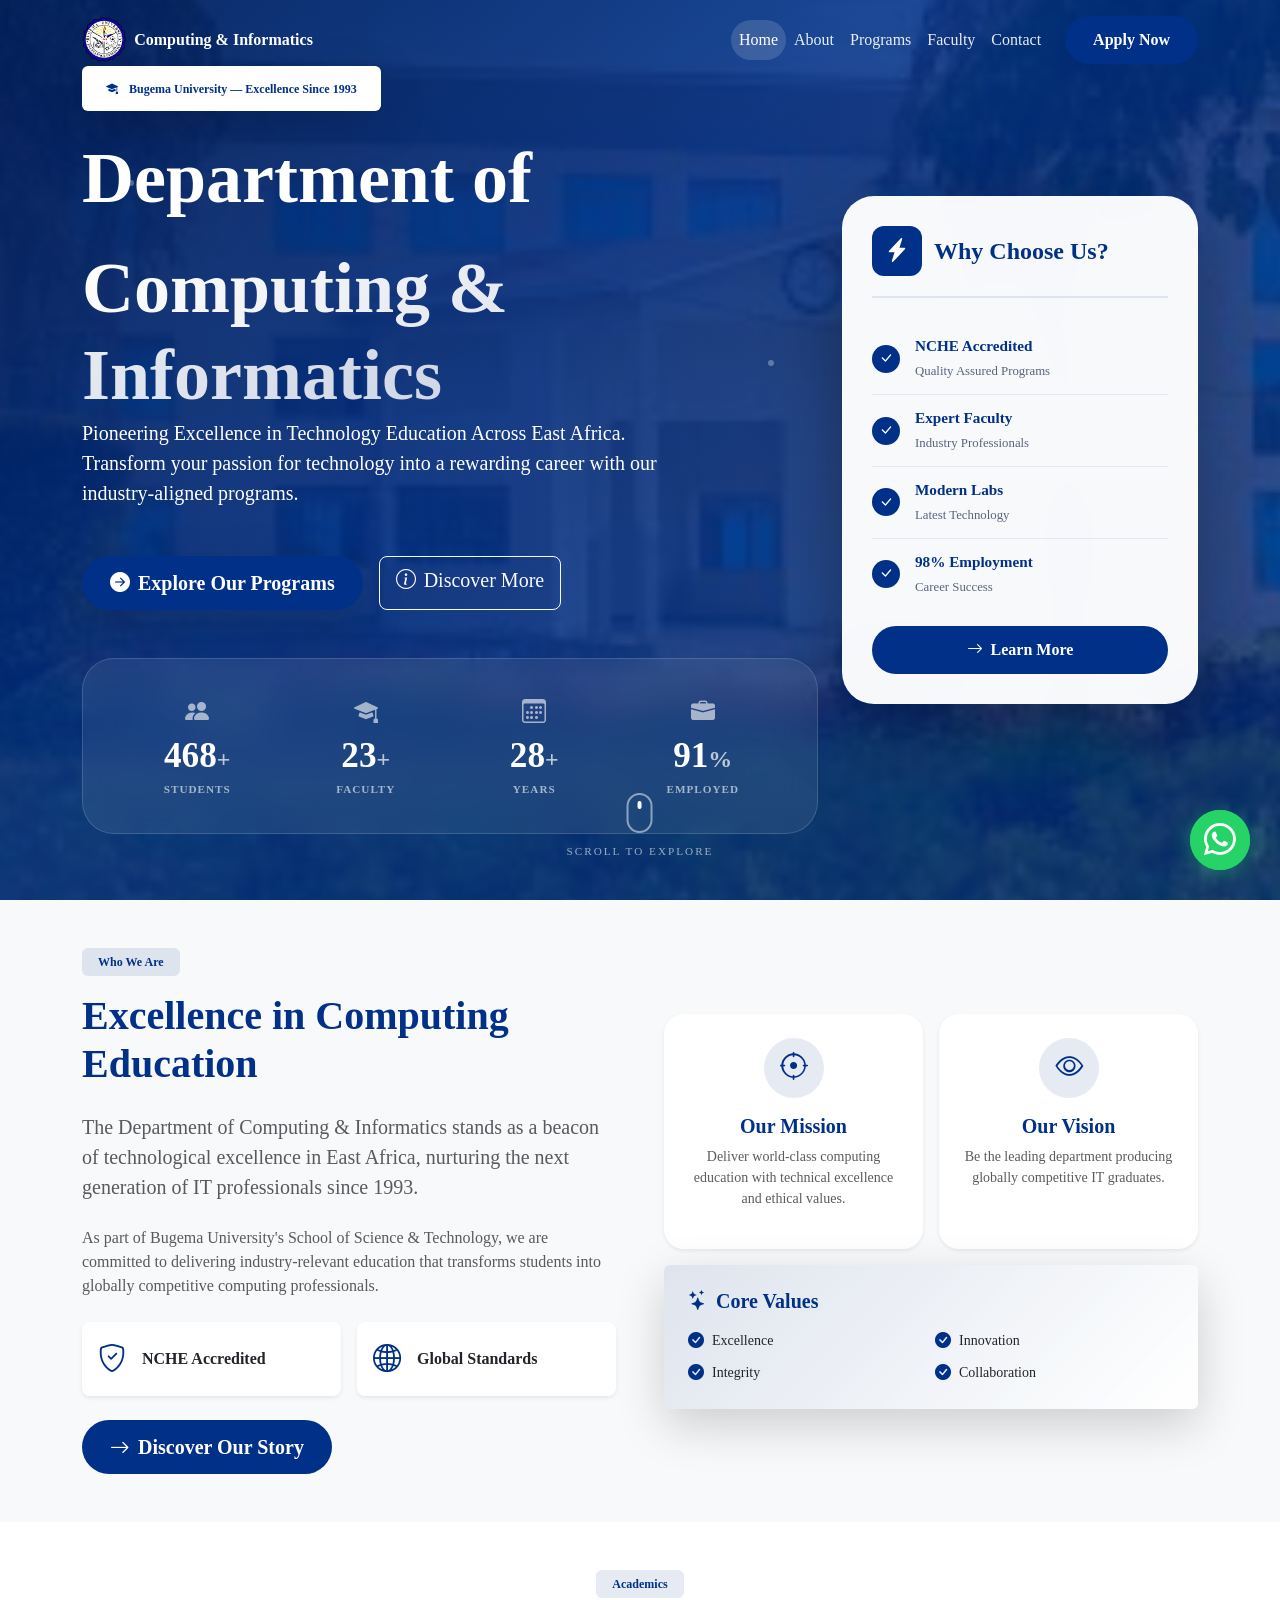
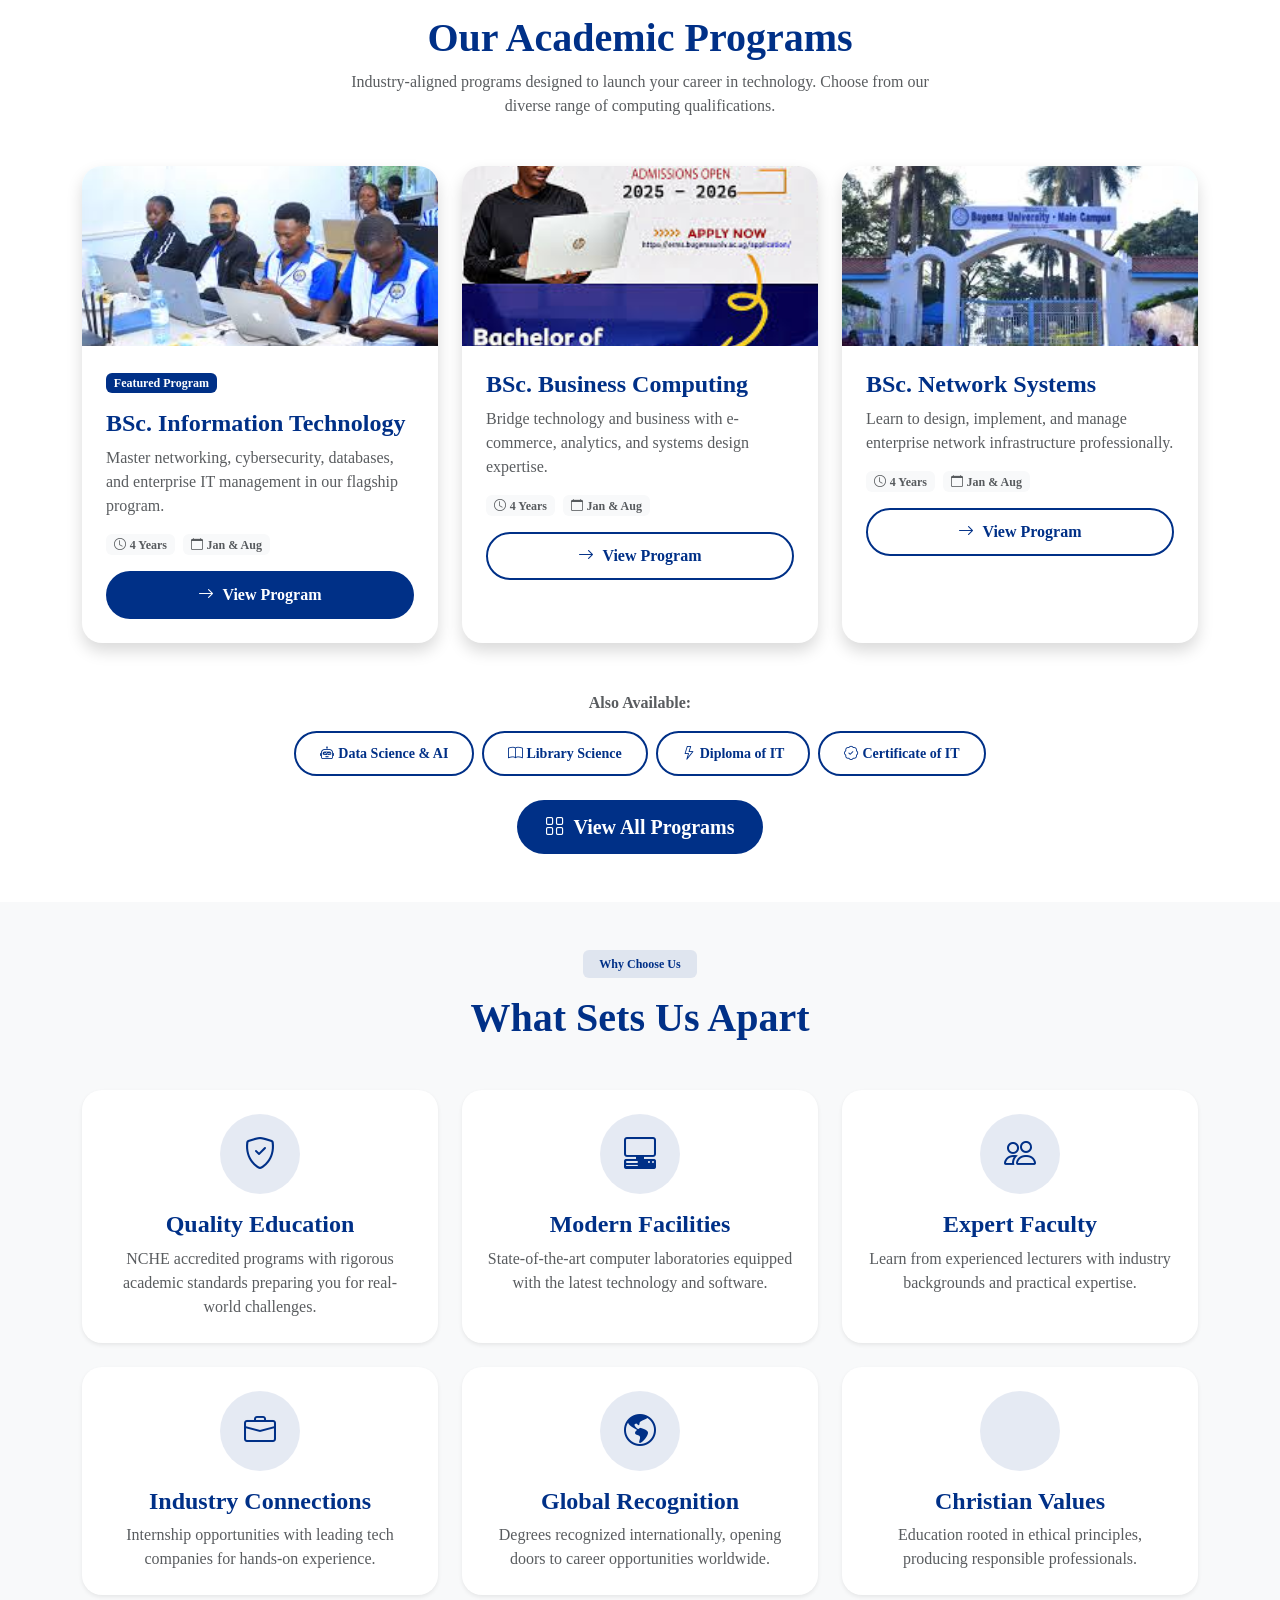
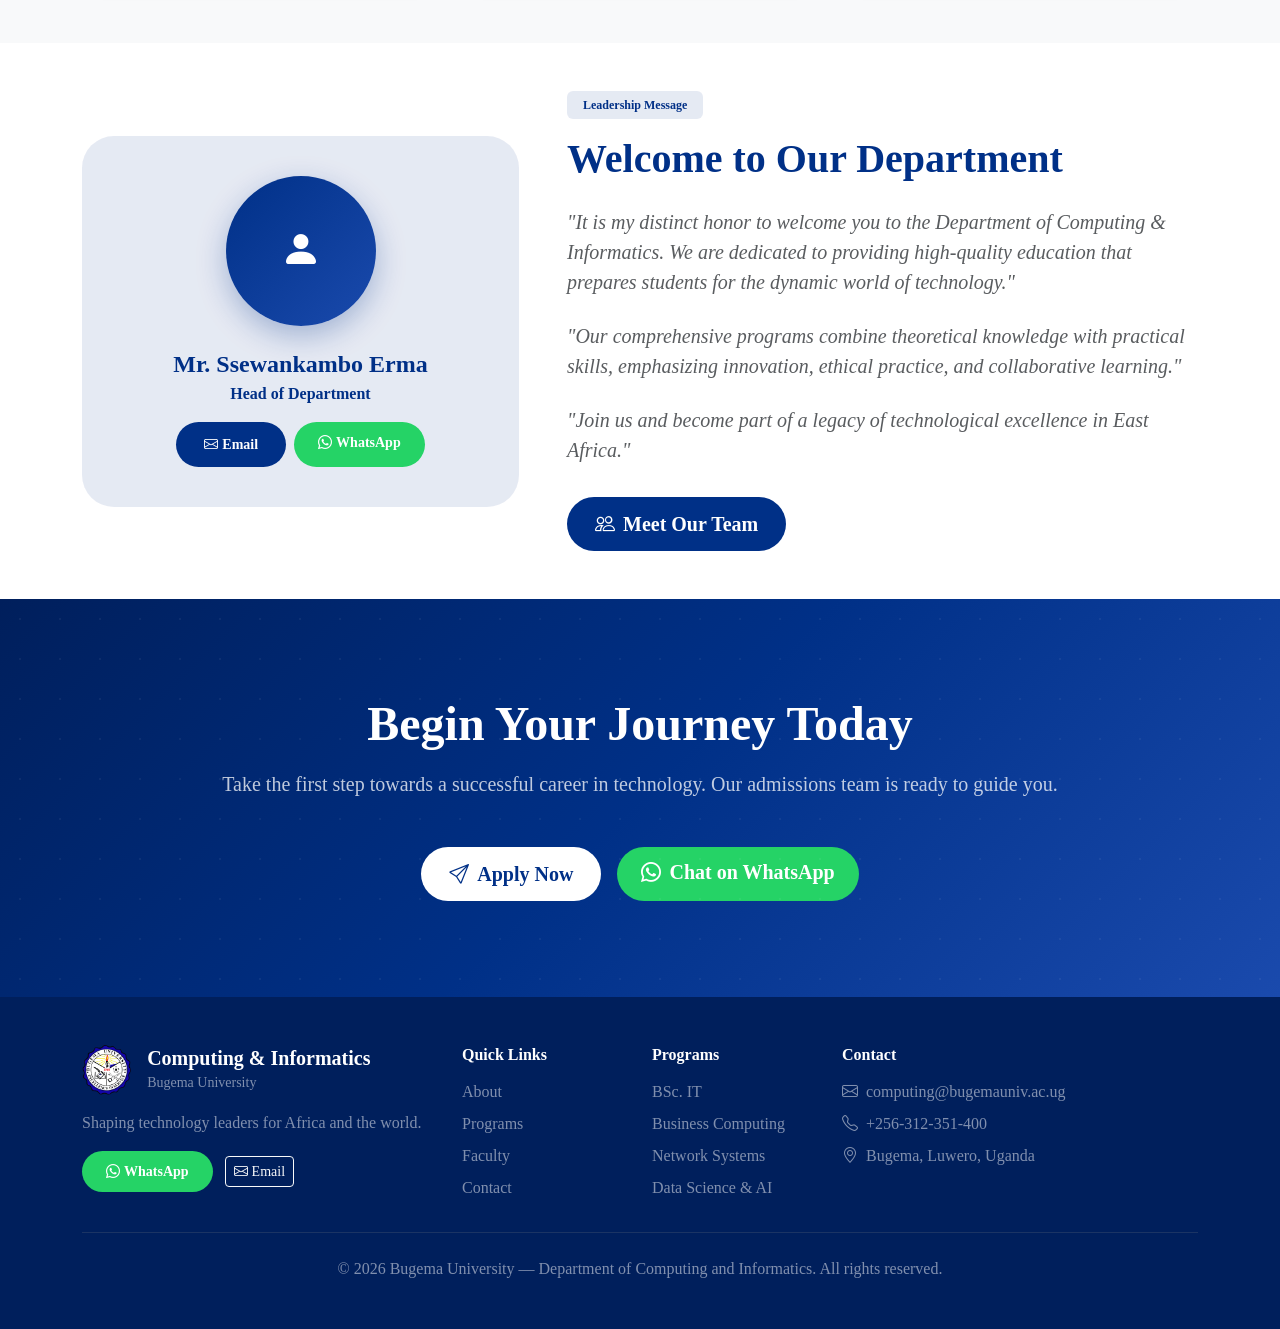
==== commit 6edf7d14: "Professional hero text, AOS animations, and improved animations throughout" ====
--- a/index.html
+++ b/index.html
@@ -9,6 +9,7 @@
     <link href="https://cdn.jsdelivr.net/npm/bootstrap@5.3.2/dist/css/bootstrap.min.css" rel="stylesheet">
     <link rel="stylesheet" href="https://cdn.jsdelivr.net/npm/bootstrap-icons@1.11.1/font/bootstrap-icons.css">
     <link rel="stylesheet" href="css/style.css">
+    <link href="https://unpkg.com/aos@2.3.1/dist/aos.css" rel="stylesheet">
 </head>
 <body>
     <!-- Navigation -->
@@ -36,126 +37,184 @@
         </div>
     </nav>
 
-    <!-- Hero Section with Full Image -->
-    <section class="hero-impressive">
+    <!-- Hero Section -->
+    <section class="hero-section-new">
         <div class="hero-bg-image" style="background-image: url('images/New complex.jpeg');"></div>
-        <div class="hero-overlay-gradient"></div>
-        <div class="hero-content-impressive">
+        <div class="hero-overlay-new"></div>
+        
+        <!-- Animated particles -->
+        <div class="hero-particles">
+            <div class="particle"></div>
+            <div class="particle"></div>
+            <div class="particle"></div>
+            <div class="particle"></div>
+            <div class="particle"></div>
+        </div>
+        
+        <div class="hero-content-new">
             <div class="container">
-                <div class="row align-items-center min-vh-100">
-                    <div class="col-lg-7">
-                        <div class="hero-badge-animated">
-                            <span class="badge bg-white text-bugema px-4 py-2">
-                                <i class="bi bi-mortarboard-fill me-2"></i>Bugema University — Est. 1993
+                <div class="row align-items-center min-vh-100 py-5">
+                    <div class="col-lg-8">
+                        <!-- Badge -->
+                        <div class="hero-badge-new" data-aos="fade-down" data-aos-delay="200">
+                            <span class="badge bg-white text-bugema px-4 py-3 shadow-lg">
+                                <i class="bi bi-mortarboard-fill me-2"></i>
+                                <strong>Bugema University</strong> — Excellence Since 1993
                             </span>
                         </div>
-                        <h1 class="display-2 fw-bold text-white mb-4 mt-4">
-                            Department of<br>
-                            <span class="text-white">Computing &</span><br>
-                            <span class="typed-text" id="typedText"></span><span class="cursor">|</span>
+                        
+                        <!-- Main Heading -->
+                        <h1 class="display-2 fw-bold text-white mb-4 mt-4 hero-title-animated" data-aos="fade-up" data-aos-delay="400">
+                            Department of
                         </h1>
-                        <p class="lead text-white opacity-75 mb-5" style="max-width: 550px;">
-                            Empowering future tech leaders through innovative education, cutting-edge research, and industry partnerships in East Africa.
+                        <div class="hero-subtitle-animated" data-aos="fade-up" data-aos-delay="600">
+                            <span class="display-2 fw-bold text-gradient">Computing & Informatics</span>
+                        </div>
+                        
+                        <!-- Professional Tagline -->
+                        <p class="lead text-white opacity-80 mb-5 hero-desc-animated" data-aos="fade-up" data-aos-delay="800" style="max-width: 600px;">
+                            Pioneering Excellence in Technology Education Across East Africa. 
+                            Transform your passion for technology into a rewarding career with our industry-aligned programs.
                         </p>
-                        <div class="d-flex gap-3 flex-wrap mb-5">
-                            <a href="programs.html" class="btn btn-bugema btn-lg">
-                                <i class="bi bi-arrow-right-circle me-2"></i>Explore Programs
+                        
+                        <!-- CTA Buttons -->
+                        <div class="d-flex gap-3 flex-wrap mb-5 hero-cta-animated" data-aos="fade-up" data-aos-delay="1000">
+                            <a href="programs.html" class="btn btn-bugema btn-lg shadow-lg">
+                                <i class="bi bi-arrow-right-circle-fill me-2"></i>Explore Our Programs
                             </a>
                             <a href="about.html" class="btn btn-outline-light btn-lg">
-                                <i class="bi bi-info-circle me-2"></i>Learn More
-                            </a>
-                        </div>
-                        <div class="hero-stats-row">
-                            <div class="stat-box">
-                                <span class="stat-number" data-target="500">0</span><span class="stat-plus">+</span>
-                                <span class="stat-label">Students</span>
-                            </div>
-                            <div class="stat-divider"></div>
-                            <div class="stat-box">
-                                <span class="stat-number" data-target="25">0</span><span class="stat-plus">+</span>
-                                <span class="stat-label">Faculty</span>
-                            </div>
-                            <div class="stat-divider"></div>
-                            <div class="stat-box">
-                                <span class="stat-number" data-target="30">0</span><span class="stat-plus">+</span>
-                                <span class="stat-label">Years</span>
-                            </div>
-                            <div class="stat-divider"></div>
-                            <div class="stat-box">
-                                <span class="stat-number" data-target="98">0</span><span class="stat-plus">%</span>
-                                <span class="stat-label">Employment</span>
-                            </div>
-                        </div>
-                    </div>
-                    <div class="col-lg-5 d-none d-lg-block">
-                        <div class="hero-feature-card">
-                            <div class="feature-header">
-                                <i class="bi bi-lightning-charge-fill"></i>
-                                <span>Why Choose Us?</span>
-                            </div>
-                            <ul class="feature-list">
-                                <li><i class="bi bi-check-circle-fill"></i> NCHE Accredited Programs</li>
-                                <li><i class="bi bi-check-circle-fill"></i> Expert Industry Faculty</li>
-                                <li><i class="bi bi-check-circle-fill"></i> Modern Computer Labs</li>
-                                <li><i class="bi bi-check-circle-fill"></i> 98% Graduate Employment</li>
-                                <li><i class="bi bi-check-circle-fill"></i> International Recognition</li>
-                            </ul>
-                            <a href="about.html" class="btn btn-bugema w-100 mt-3">
-                                <i class="bi bi-arrow-right me-2"></i>Learn More
-                            </a>
-                        </div>
-                    </div>
-                </div>
-            </div>
-        </div>
-        <div class="hero-scroll-hint">
-            <div class="scroll-inner">
-                <span>Scroll Down</span>
-                <i class="bi bi-chevron-down"></i>
-            </div>
+                                <i class="bi bi-info-circle me-2"></i>Discover More
+                            </a>
+                        </div>
+                        
+                        <!-- Stats -->
+                        <div class="hero-stats-new" data-aos="fade-up" data-aos-delay="1200">
+                            <div class="row g-0">
+                                <div class="col-3">
+                                    <div class="stat-item-new">
+                                        <div class="stat-icon"><i class="bi bi-people-fill"></i></div>
+                                        <span class="stat-number" data-target="500">0</span><span class="stat-plus">+</span>
+                                        <span class="stat-label">Students</span>
+                                    </div>
+                                </div>
+                                <div class="col-3">
+                                    <div class="stat-item-new">
+                                        <div class="stat-icon"><i class="bi bi-mortarboard-fill"></i></div>
+                                        <span class="stat-number" data-target="25">0</span><span class="stat-plus">+</span>
+                                        <span class="stat-label">Faculty</span>
+                                    </div>
+                                </div>
+                                <div class="col-3">
+                                    <div class="stat-item-new">
+                                        <div class="stat-icon"><i class="bi bi-calendar3"></i></div>
+                                        <span class="stat-number" data-target="30">0</span><span class="stat-plus">+</span>
+                                        <span class="stat-label">Years</span>
+                                    </div>
+                                </div>
+                                <div class="col-3">
+                                    <div class="stat-item-new">
+                                        <div class="stat-icon"><i class="bi bi-briefcase-fill"></i></div>
+                                        <span class="stat-number" data-target="98">0</span><span class="stat-plus">%</span>
+                                        <span class="stat-label">Employed</span>
+                                    </div>
+                                </div>
+                            </div>
+                        </div>
+                    </div>
+                    
+                    <!-- Feature Card -->
+                    <div class="col-lg-4 d-none d-lg-block">
+                        <div class="hero-card-animated" data-aos="fade-left" data-aos-delay="1000">
+                            <div class="hero-feature-card-new">
+                                <div class="feature-card-header">
+                                    <div class="feature-icon"><i class="bi bi-lightning-charge-fill"></i></div>
+                                    <h4>Why Choose Us?</h4>
+                                </div>
+                                <ul class="feature-list-new">
+                                    <li data-aos="fade-left" data-aos-delay="1200">
+                                        <span class="feature-check"><i class="bi bi-check-lg"></i></span>
+                                        <div>
+                                            <strong>NCHE Accredited</strong>
+                                            <small>Quality Assured Programs</small>
+                                        </div>
+                                    </li>
+                                    <li data-aos="fade-left" data-aos-delay="1400">
+                                        <span class="feature-check"><i class="bi bi-check-lg"></i></span>
+                                        <div>
+                                            <strong>Expert Faculty</strong>
+                                            <small>Industry Professionals</small>
+                                        </div>
+                                    </li>
+                                    <li data-aos="fade-left" data-aos-delay="1600">
+                                        <span class="feature-check"><i class="bi bi-check-lg"></i></span>
+                                        <div>
+                                            <strong>Modern Labs</strong>
+                                            <small>Latest Technology</small>
+                                        </div>
+                                    </li>
+                                    <li data-aos="fade-left" data-aos-delay="1800">
+                                        <span class="feature-check"><i class="bi bi-check-lg"></i></span>
+                                        <div>
+                                            <strong>98% Employment</strong>
+                                            <small>Career Success</small>
+                                        </div>
+                                    </li>
+                                </ul>
+                                <a href="about.html" class="btn btn-bugema w-100 mt-3">
+                                    <i class="bi bi-arrow-right me-2"></i>Learn More
+                                </a>
+                            </div>
+                        </div>
+                    </div>
+                </div>
+            </div>
+        </div>
+        
+        <!-- Scroll Indicator -->
+        <div class="hero-scroll-indicator">
+            <div class="scroll-mouse">
+                <div class="scroll-wheel"></div>
+            </div>
+            <span>Scroll to Explore</span>
         </div>
     </section>
 
     <!-- About Department Section -->
-    <section class="py-5 bg-light">
+    <section class="py-5 bg-light" data-aos="fade-up">
         <div class="container">
             <div class="row align-items-center g-5">
-                <div class="col-lg-6">
-                    <div class="section-label">
-                        <span class="badge bg-bugema-subtle text-bugema px-3 py-2">Who We Are</span>
-                    </div>
-                    <h2 class="display-6 fw-bold text-bugema mt-3 mb-4">About the Department</h2>
+                <div class="col-lg-6" data-aos="fade-right">
+                    <span class="badge bg-bugema-subtle text-bugema px-3 py-2 mb-3">Who We Are</span>
+                    <h2 class="display-6 fw-bold text-bugema mb-4">Excellence in Computing Education</h2>
                     <p class="lead text-muted mb-4">
-                        The Department of Computing & Informatics is a centre of excellence in computing education, research, and community service in East Africa.
+                        The Department of Computing & Informatics stands as a beacon of technological excellence in East Africa, nurturing the next generation of IT professionals since 1993.
                     </p>
                     <p class="text-muted mb-4">
-                        We are part of the School of Science & Technology at Bugema University, dedicated to producing graduates who are competitive in the global job market.
+                        As part of Bugema University's School of Science & Technology, we are committed to delivering industry-relevant education that transforms students into globally competitive computing professionals.
                     </p>
                     <div class="row g-3 mb-4">
                         <div class="col-6">
-                            <div class="d-flex align-items-center">
-                                <i class="bi bi-shield-check text-bugema fs-4 me-3"></i>
+                            <div class="d-flex align-items-center p-3 bg-white rounded-3 shadow-sm">
+                                <i class="bi bi-shield-check text-bugema fs-3 me-3"></i>
                                 <div>
                                     <strong>NCHE Accredited</strong>
-                                    <small class="d-block text-muted">Recognized Quality</small>
                                 </div>
                             </div>
                         </div>
                         <div class="col-6">
-                            <div class="d-flex align-items-center">
-                                <i class="bi bi-globe2 text-bugema fs-4 me-3"></i>
+                            <div class="d-flex align-items-center p-3 bg-white rounded-3 shadow-sm">
+                                <i class="bi bi-globe2 text-bugema fs-3 me-3"></i>
                                 <div>
                                     <strong>Global Standards</strong>
-                                    <small class="d-block text-muted">International Curriculum</small>
                                 </div>
                             </div>
                         </div>
                     </div>
                     <a href="about.html" class="btn btn-bugema btn-lg">
-                        <i class="bi bi-arrow-right me-2"></i>Discover More
+                        <i class="bi bi-arrow-right me-2"></i>Discover Our Story
                     </a>
                 </div>
-                <div class="col-lg-6">
+                <div class="col-lg-6" data-aos="fade-left">
                     <div class="row g-3">
                         <div class="col-6">
                             <div class="card border-0 shadow-sm h-100 mission-card">
@@ -164,7 +223,7 @@
                                         <i class="bi bi-crosshair text-bugema fs-3"></i>
                                     </div>
                                     <h5 class="fw-bold text-bugema">Our Mission</h5>
-                                    <p class="text-muted small mb-0">Provide world-class computing education with technical excellence and ethical values.</p>
+                                    <p class="text-muted small">Deliver world-class computing education with technical excellence and ethical values.</p>
                                 </div>
                             </div>
                         </div>
@@ -175,31 +234,31 @@
                                         <i class="bi bi-eye text-bugema fs-3"></i>
                                     </div>
                                     <h5 class="fw-bold text-bugema">Our Vision</h5>
-                                    <p class="text-muted small mb-0">Be a centre of excellence producing globally competitive graduates.</p>
+                                    <p class="text-muted small">Be the leading department producing globally competitive IT graduates.</p>
                                 </div>
                             </div>
                         </div>
                         <div class="col-12">
                             <div class="card border-0 shadow-lg h-100 values-card">
                                 <div class="card-body p-4">
-                                    <h5 class="fw-bold text-bugema mb-3"><i class="bi bi-stars me-2"></i>Our Core Values</h5>
+                                    <h5 class="fw-bold text-bugema mb-3"><i class="bi bi-stars me-2"></i>Core Values</h5>
                                     <div class="row g-2">
                                         <div class="col-6">
                                             <div class="d-flex align-items-center">
                                                 <i class="bi bi-check-circle-fill text-bugema me-2"></i>
-                                                <span class="small">Excellence in Education</span>
+                                                <span class="small">Excellence</span>
                                             </div>
                                         </div>
                                         <div class="col-6">
                                             <div class="d-flex align-items-center">
                                                 <i class="bi bi-check-circle-fill text-bugema me-2"></i>
-                                                <span class="small">Innovation & Creativity</span>
+                                                <span class="small">Innovation</span>
                                             </div>
                                         </div>
                                         <div class="col-6">
                                             <div class="d-flex align-items-center">
                                                 <i class="bi bi-check-circle-fill text-bugema me-2"></i>
-                                                <span class="small">Integrity & Ethics</span>
+                                                <span class="small">Integrity</span>
                                             </div>
                                         </div>
                                         <div class="col-6">
@@ -219,21 +278,21 @@
     </section>
 
     <!-- Programs Section -->
-    <section class="py-5">
+    <section class="py-5" data-aos="fade-up">
         <div class="container">
             <div class="text-center mb-5">
                 <span class="badge bg-bugema-subtle text-bugema px-3 py-2">Academics</span>
-                <h2 class="display-6 fw-bold text-bugema mt-3">Our Programs</h2>
-                <p class="text-muted mx-auto" style="max-width: 600px;">Carefully designed programs built to meet industry demands and prepare you for successful tech careers.</p>
+                <h2 class="display-6 fw-bold text-bugema mt-3">Our Academic Programs</h2>
+                <p class="text-muted mx-auto" style="max-width: 600px;">Industry-aligned programs designed to launch your career in technology. Choose from our diverse range of computing qualifications.</p>
             </div>
             <div class="row g-4">
-                <div class="col-md-6 col-lg-4">
+                <div class="col-md-6 col-lg-4" data-aos="fade-up" data-aos-delay="100">
                     <div class="card h-100 border-0 shadow program-card">
                         <img src="images/lab.jpeg" class="card-img-top" style="height: 180px; object-fit: cover;" alt="IT Program">
                         <div class="card-body p-4">
-                            <span class="badge bg-bugema text-white mb-3">Featured</span>
+                            <span class="badge bg-bugema text-white mb-3">Featured Program</span>
                             <h4 class="fw-bold text-bugema">BSc. Information Technology</h4>
-                            <p class="text-muted">Networking, cybersecurity, database systems, and enterprise IT management.</p>
+                            <p class="text-muted">Master networking, cybersecurity, databases, and enterprise IT management in our flagship program.</p>
                             <div class="d-flex gap-2 flex-wrap mb-3">
                                 <span class="badge bg-light text-muted"><i class="bi bi-clock me-1"></i>4 Years</span>
                                 <span class="badge bg-light text-muted"><i class="bi bi-calendar me-1"></i>Jan & Aug</span>
@@ -244,12 +303,12 @@
                         </div>
                     </div>
                 </div>
-                <div class="col-md-6 col-lg-4">
+                <div class="col-md-6 col-lg-4" data-aos="fade-up" data-aos-delay="200">
                     <div class="card h-100 border-0 shadow program-card">
                         <img src="images/business computing.jpeg" class="card-img-top" style="height: 180px; object-fit: cover;" alt="Business Computing">
                         <div class="card-body p-4">
                             <h4 class="fw-bold text-bugema">BSc. Business Computing</h4>
-                            <p class="text-muted">E-commerce, business analytics, and systems design bridging tech and business.</p>
+                            <p class="text-muted">Bridge technology and business with e-commerce, analytics, and systems design expertise.</p>
                             <div class="d-flex gap-2 flex-wrap mb-3">
                                 <span class="badge bg-light text-muted"><i class="bi bi-clock me-1"></i>4 Years</span>
                                 <span class="badge bg-light text-muted"><i class="bi bi-calendar me-1"></i>Jan & Aug</span>
@@ -260,12 +319,12 @@
                         </div>
                     </div>
                 </div>
-                <div class="col-md-6 col-lg-4">
+                <div class="col-md-6 col-lg-4" data-aos="fade-up" data-aos-delay="300">
                     <div class="card h-100 border-0 shadow program-card">
                         <img src="images/campus1.jpeg" class="card-img-top" style="height: 180px; object-fit: cover;" alt="Network Systems">
                         <div class="card-body p-4">
                             <h4 class="fw-bold text-bugema">BSc. Network Systems</h4>
-                            <p class="text-muted">Design, implement, and manage enterprise network infrastructure.</p>
+                            <p class="text-muted">Learn to design, implement, and manage enterprise network infrastructure professionally.</p>
                             <div class="d-flex gap-2 flex-wrap mb-3">
                                 <span class="badge bg-light text-muted"><i class="bi bi-clock me-1"></i>4 Years</span>
                                 <span class="badge bg-light text-muted"><i class="bi bi-calendar me-1"></i>Jan & Aug</span>
@@ -293,33 +352,33 @@
     </section>
 
     <!-- Why Choose Us -->
-    <section class="py-5 bg-light">
+    <section class="py-5 bg-light" data-aos="fade-up">
         <div class="container">
             <div class="text-center mb-5">
                 <span class="badge bg-bugema-subtle text-bugema px-3 py-2">Why Choose Us</span>
                 <h2 class="display-6 fw-bold text-bugema mt-3">What Sets Us Apart</h2>
             </div>
             <div class="row g-4">
-                <div class="col-md-6 col-lg-4">
-                    <div class="card h-100 border-0 shadow-sm why-card-hover text-center p-4">
+                <div class="col-md-6 col-lg-4" data-aos="fade-up" data-aos-delay="100">
+                    <div class="card h-100 border-0 shadow-sm text-center p-4 why-card-hover">
                         <div class="why-icon-circle mx-auto mb-3">
                             <i class="bi bi-shield-check text-bugema fs-2"></i>
                         </div>
                         <h4 class="fw-bold text-bugema">Quality Education</h4>
-                        <p class="text-muted mb-0">NCHE accredited programs with rigorous academic standards that prepare you for the real world.</p>
-                    </div>
-                </div>
-                <div class="col-md-6 col-lg-4">
-                    <div class="card h-100 border-0 shadow-sm why-card-hover text-center p-4">
+                        <p class="text-muted mb-0">NCHE accredited programs with rigorous academic standards preparing you for real-world challenges.</p>
+                    </div>
+                </div>
+                <div class="col-md-6 col-lg-4" data-aos="fade-up" data-aos-delay="200">
+                    <div class="card h-100 border-0 shadow-sm text-center p-4 why-card-hover">
                         <div class="why-icon-circle mx-auto mb-3">
                             <i class="bi bi-pc-display-horizontal text-bugema fs-2"></i>
                         </div>
                         <h4 class="fw-bold text-bugema">Modern Facilities</h4>
-                        <p class="text-muted mb-0">State-of-the-art computer laboratories with the latest software and hardware.</p>
-                    </div>
-                </div>
-                <div class="col-md-6 col-lg-4">
-                    <div class="card h-100 border-0 shadow-sm why-card-hover text-center p-4">
+                        <p class="text-muted mb-0">State-of-the-art computer laboratories equipped with the latest technology and software.</p>
+                    </div>
+                </div>
+                <div class="col-md-6 col-lg-4" data-aos="fade-up" data-aos-delay="300">
+                    <div class="card h-100 border-0 shadow-sm text-center p-4 why-card-hover">
                         <div class="why-icon-circle mx-auto mb-3">
                             <i class="bi bi-people text-bugema fs-2"></i>
                         </div>
@@ -327,17 +386,17 @@
                         <p class="text-muted mb-0">Learn from experienced lecturers with industry backgrounds and practical expertise.</p>
                     </div>
                 </div>
-                <div class="col-md-6 col-lg-4">
-                    <div class="card h-100 border-0 shadow-sm why-card-hover text-center p-4">
+                <div class="col-md-6 col-lg-4" data-aos="fade-up" data-aos-delay="400">
+                    <div class="card h-100 border-0 shadow-sm text-center p-4 why-card-hover">
                         <div class="why-icon-circle mx-auto mb-3">
                             <i class="bi bi-briefcase text-bugema fs-2"></i>
                         </div>
                         <h4 class="fw-bold text-bugema">Industry Connections</h4>
-                        <p class="text-muted mb-0">Internship opportunities with leading tech companies for real-world experience.</p>
-                    </div>
-                </div>
-                <div class="col-md-6 col-lg-4">
-                    <div class="card h-100 border-0 shadow-sm why-card-hover text-center p-4">
+                        <p class="text-muted mb-0">Internship opportunities with leading tech companies for hands-on experience.</p>
+                    </div>
+                </div>
+                <div class="col-md-6 col-lg-4" data-aos="fade-up" data-aos-delay="500">
+                    <div class="card h-100 border-0 shadow-sm text-center p-4 why-card-hover">
                         <div class="why-icon-circle mx-auto mb-3">
                             <i class="bi bi-globe-americas text-bugema fs-2"></i>
                         </div>
@@ -345,8 +404,8 @@
                         <p class="text-muted mb-0">Degrees recognized internationally, opening doors to career opportunities worldwide.</p>
                     </div>
                 </div>
-                <div class="col-md-6 col-lg-4">
-                    <div class="card h-100 border-0 shadow-sm why-card-hover text-center p-4">
+                <div class="col-md-6 col-lg-4" data-aos="fade-up" data-aos-delay="600">
+                    <div class="card h-100 border-0 shadow-sm text-center p-4 why-card-hover">
                         <div class="why-icon-circle mx-auto mb-3">
                             <i class="bi bi-cross text-bugema fs-2"></i>
                         </div>
@@ -359,10 +418,10 @@
     </section>
 
     <!-- HOD Message -->
-    <section class="py-5">
+    <section class="py-5" data-aos="fade-up">
         <div class="container">
             <div class="row align-items-center g-5">
-                <div class="col-lg-5">
+                <div class="col-lg-5" data-aos="fade-right">
                     <div class="hod-profile-card text-center">
                         <div class="hod-avatar-large mx-auto mb-4">
                             <i class="bi bi-person-fill text-white fs-1"></i>
@@ -379,13 +438,13 @@
                         </div>
                     </div>
                 </div>
-                <div class="col-lg-7">
-                    <span class="badge bg-bugema-subtle text-bugema px-3 py-2">Leadership Message</span>
-                    <h2 class="display-6 fw-bold text-bugema mt-3 mb-4">Welcome to Our Department</h2>
+                <div class="col-lg-7" data-aos="fade-left">
+                    <span class="badge bg-bugema-subtle text-bugema px-3 py-2 mb-3">Leadership Message</span>
+                    <h2 class="display-6 fw-bold text-bugema mb-4">Welcome to Our Department</h2>
                     <blockquote class="blockquote">
-                        <p class="fs-5 text-muted fst-italic mb-4">"I am proud to lead a department committed to providing high-quality education that prepares students for the fast-evolving world of computing and information technology."</p>
-                        <p class="fs-5 text-muted fst-italic mb-4">"Our programs are designed to equip students with strong theoretical knowledge and practical skills. We emphasize problem-solving, innovation, ethical practice, and teamwork."</p>
-                        <p class="fs-5 text-muted fst-italic">"Join us in shaping competent professionals who can drive technological innovation."</p>
+                        <p class="fs-5 text-muted fst-italic mb-4">"It is my distinct honor to welcome you to the Department of Computing & Informatics. We are dedicated to providing high-quality education that prepares students for the dynamic world of technology."</p>
+                        <p class="fs-5 text-muted fst-italic mb-4">"Our comprehensive programs combine theoretical knowledge with practical skills, emphasizing innovation, ethical practice, and collaborative learning."</p>
+                        <p class="fs-5 text-muted fst-italic">"Join us and become part of a legacy of technological excellence in East Africa."</p>
                     </blockquote>
                     <a href="faculty.html" class="btn btn-bugema btn-lg mt-3">
                         <i class="bi bi-people me-2"></i>Meet Our Team
@@ -396,10 +455,10 @@
     </section>
 
     <!-- CTA Section -->
-    <section class="cta-section-impressive py-5">
+    <section class="cta-section-impressive py-5" data-aos="fade-up">
         <div class="container text-center py-5">
-            <h2 class="display-5 fw-bold text-white mb-3">Ready to Start Your Journey?</h2>
-            <p class="lead text-white opacity-75 mb-5">Join hundreds of students who have launched successful careers in technology through our programs.</p>
+            <h2 class="display-5 fw-bold text-white mb-3">Begin Your Journey Today</h2>
+            <p class="lead text-white opacity-75 mb-5">Take the first step towards a successful career in technology. Our admissions team is ready to guide you.</p>
             <div class="d-flex gap-3 justify-content-center flex-wrap">
                 <a href="application.html" class="btn btn-white btn-lg">
                     <i class="bi bi-send me-2"></i>Apply Now
@@ -471,6 +530,15 @@
     </a>
 
     <script src="https://cdn.jsdelivr.net/npm/bootstrap@5.3.2/dist/js/bootstrap.bundle.min.js"></script>
+    <script src="https://unpkg.com/aos@2.3.1/dist/aos.js"></script>
     <script src="js/main.js"></script>
+    <script>
+        AOS.init({
+            duration: 800,
+            easing: 'ease-out-cubic',
+            once: true,
+            offset: 50
+        });
+    </script>
 </body>
 </html>
--- a/css/style.css
+++ b/css/style.css
@@ -82,6 +82,7 @@
     padding: 12px 0;
     transition: var(--transition);
     background: transparent;
+    z-index: 1030;
 }
 .navbar.scrolled {
     background: rgba(255,255,255,0.95);
@@ -126,123 +127,318 @@
     background-image: url("data:image/svg+xml,%3csvg xmlns='http://www.w3.org/2000/svg' viewBox='0 0 30 30'%3e%3cpath stroke='rgba%280, 48, 135, 1%29' stroke-linecap='round' stroke-miterlimit='10' stroke-width='2' d='M4 7h22M4 15h22M4 23h22'/%3e%3c/svg%3e");
 }
 
-/* ===== IMPROESSIVE HERO ===== */
-.hero-impressive {
+/* ===== HERO SECTION NEW ===== */
+.hero-section-new {
     position: relative;
     min-height: 100vh;
     display: flex;
     align-items: center;
     overflow: hidden;
 }
+
 .hero-bg-image {
     position: absolute;
     inset: 0;
     background-size: cover;
     background-position: center;
     background-repeat: no-repeat;
-}
-.hero-overlay-gradient {
+    transform: scale(1.1);
+    animation: heroZoom 20s ease-in-out infinite alternate;
+}
+
+@keyframes heroZoom {
+    from { transform: scale(1.1); }
+    to { transform: scale(1.0); }
+}
+
+.hero-overlay-new {
     position: absolute;
     inset: 0;
-    background: linear-gradient(135deg, rgba(0,31,92,0.92) 0%, rgba(0,48,135,0.85) 50%, rgba(0,48,135,0.7) 100%);
-}
-.hero-content-impressive {
+    background: linear-gradient(135deg, rgba(0,31,92,0.95) 0%, rgba(0,48,135,0.88) 40%, rgba(0,48,135,0.75) 100%);
+}
+
+/* Particles */
+.hero-particles {
+    position: absolute;
+    inset: 0;
+    overflow: hidden;
+    pointer-events: none;
+}
+
+.particle {
+    position: absolute;
+    width: 6px;
+    height: 6px;
+    background: rgba(255,255,255,0.3);
+    border-radius: 50%;
+    animation: floatParticle 15s infinite;
+}
+
+.particle:nth-child(1) { left: 10%; top: 20%; animation-delay: 0s; }
+.particle:nth-child(2) { left: 20%; top: 80%; animation-delay: 2s; }
+.particle:nth-child(3) { left: 60%; top: 40%; animation-delay: 4s; }
+.particle:nth-child(4) { left: 80%; top: 60%; animation-delay: 6s; }
+.particle:nth-child(5) { left: 90%; top: 30%; animation-delay: 8s; }
+
+@keyframes floatParticle {
+    0%, 100% { transform: translateY(0) translateX(0); opacity: 0.3; }
+    50% { transform: translateY(-100px) translateX(50px); opacity: 0.8; }
+}
+
+/* Hero Content */
+.hero-content-new {
     position: relative;
-    z-index: 2;
+    z-index: 10;
     width: 100%;
-    padding: 120px 0 80px;
-}
-.hero-badge-animated {
-    animation: fadeInDown 1s ease;
-}
-@keyframes fadeInDown {
+}
+
+/* Badge Animation */
+.hero-badge-new .badge {
+    animation: slideInDown 0.8s ease forwards;
+    opacity: 0;
+}
+
+@keyframes slideInDown {
     from { opacity: 0; transform: translateY(-30px); }
     to { opacity: 1; transform: translateY(0); }
 }
-.hero-stats-row {
-    display: flex;
-    align-items: center;
-    background: rgba(255,255,255,0.1);
-    backdrop-filter: blur(12px);
-    border: 1px solid rgba(255,255,255,0.2);
-    border-radius: var(--radius-md);
-    padding: 20px 30px;
-    max-width: 500px;
-}
-.stat-box { text-align: center; padding: 0 15px; }
-.stat-number { font-size: 2rem; font-weight: 800; color: var(--white); }
-.stat-plus { font-size: 1.4rem; font-weight: 700; color: rgba(255,255,255,0.7); }
-.stat-label { display: block; font-size: 0.7rem; font-weight: 500; color: rgba(255,255,255,0.6); text-transform: uppercase; letter-spacing: 1px; }
-.stat-divider { width: 1px; height: 50px; background: rgba(255,255,255,0.2); }
-.hero-scroll-hint {
-    position: absolute;
-    bottom: 30px;
-    left: 50%;
-    transform: translateX(-50%);
-    z-index: 3;
-}
-.scroll-inner {
-    display: flex;
-    flex-direction: column;
-    align-items: center;
-    gap: 8px;
+
+/* Title Animation */
+.hero-title-animated {
+    animation: fadeInUp 1s ease 0.4s forwards;
+    opacity: 0;
+}
+
+.hero-subtitle-animated {
+    animation: fadeInUp 1s ease 0.6s forwards;
+    opacity: 0;
+}
+
+.text-gradient {
+    background: linear-gradient(135deg, var(--white) 0%, rgba(255,255,255,0.8) 100%);
+    -webkit-background-clip: text;
+    -webkit-text-fill-color: transparent;
+    background-clip: text;
+    animation: shimmer 3s ease-in-out infinite;
+}
+
+@keyframes shimmer {
+    0%, 100% { filter: brightness(1); }
+    50% { filter: brightness(1.2); }
+}
+
+@keyframes fadeInUp {
+    from { opacity: 0; transform: translateY(40px); }
+    to { opacity: 1; transform: translateY(0); }
+}
+
+/* Description Animation */
+.hero-desc-animated {
+    animation: fadeInUp 1s ease 0.8s forwards;
+    opacity: 0;
+}
+
+/* CTA Animation */
+.hero-cta-animated {
+    animation: fadeInUp 1s ease 1s forwards;
+    opacity: 0;
+}
+
+/* Stats Animation */
+.hero-stats-new {
+    animation: fadeInUp 1s ease 1.2s forwards;
+    opacity: 0;
+}
+
+.hero-stats-new {
+    background: rgba(255,255,255,0.08);
+    backdrop-filter: blur(16px);
+    border: 1px solid rgba(255,255,255,0.15);
+    border-radius: var(--radius-lg);
+    padding: 25px 30px;
+}
+
+.stat-item-new {
+    text-align: center;
+    padding: 10px;
+}
+
+.stat-icon {
+    font-size: 24px;
     color: rgba(255,255,255,0.6);
-    font-size: 0.75rem;
-    letter-spacing: 2px;
+    margin-bottom: 8px;
+}
+
+.stat-item-new .stat-number {
+    font-size: 2.2rem;
+    font-weight: 800;
+    color: var(--white);
+    line-height: 1;
+}
+
+.stat-item-new .stat-plus {
+    font-size: 1.5rem;
+    font-weight: 700;
+    color: rgba(255,255,255,0.7);
+}
+
+.stat-item-new .stat-label {
+    display: block;
+    font-size: 0.7rem;
+    font-weight: 600;
+    color: rgba(255,255,255,0.6);
     text-transform: uppercase;
-    animation: bounce 2s infinite;
-}
-@keyframes bounce {
-    0%, 100% { transform: translateX(-50%) translateY(0); }
-    50% { transform: translateX(-50%) translateY(8px); }
-}
-
-/* ===== HERO FEATURE CARD ===== */
-.hero-feature-card {
-    background: rgba(255,255,255,0.95);
+    letter-spacing: 1px;
+    margin-top: 4px;
+}
+
+/* Hero Feature Card Animation */
+.hero-card-animated {
+    animation: slideInRight 1s ease 1s forwards;
+    opacity: 0;
+}
+
+@keyframes slideInRight {
+    from { opacity: 0; transform: translateX(60px); }
+    to { opacity: 1; transform: translateX(0); }
+}
+
+.hero-feature-card-new {
+    background: rgba(255,255,255,0.97);
     backdrop-filter: blur(20px);
     border-radius: var(--radius-lg);
     padding: 30px;
-    box-shadow: var(--shadow-lg);
-    animation: fadeInRight 1s ease 0.3s both;
-}
-@keyframes fadeInRight {
-    from { opacity: 0; transform: translateX(30px); }
-    to { opacity: 1; transform: translateX(0); }
-}
-.feature-header {
-    display: flex;
-    align-items: center;
-    gap: 10px;
-    font-size: 1.2rem;
+    box-shadow: 0 25px 80px rgba(0,0,0,0.3);
+}
+
+.feature-card-header {
+    display: flex;
+    align-items: center;
+    gap: 12px;
+    margin-bottom: 25px;
+    padding-bottom: 20px;
+    border-bottom: 2px solid var(--bugema-blue-subtle);
+}
+
+.feature-icon {
+    width: 50px;
+    height: 50px;
+    background: var(--bugema-blue);
+    border-radius: 12px;
+    display: flex;
+    align-items: center;
+    justify-content: center;
+    color: var(--white);
+    font-size: 24px;
+}
+
+.feature-card-header h4 {
     font-weight: 700;
     color: var(--bugema-blue);
-    margin-bottom: 20px;
-    padding-bottom: 15px;
-    border-bottom: 2px solid var(--bugema-blue-subtle);
-}
-.feature-header i { font-size: 1.5rem; }
-.feature-list {
+    margin: 0;
+}
+
+.feature-list-new {
     list-style: none;
     padding: 0;
     margin: 0;
 }
-.feature-list li {
-    padding: 10px 0;
-    display: flex;
+
+.feature-list-new li {
+    display: flex;
+    align-items: center;
+    gap: 15px;
+    padding: 12px 0;
+    border-bottom: 1px solid rgba(0,48,135,0.08);
+}
+
+.feature-list-new li:last-child {
+    border-bottom: none;
+}
+
+.feature-check {
+    width: 28px;
+    height: 28px;
+    background: var(--bugema-blue);
+    border-radius: 50%;
+    display: flex;
+    align-items: center;
+    justify-content: center;
+    color: var(--white);
+    font-size: 14px;
+    flex-shrink: 0;
+}
+
+.feature-list-new li div {
+    flex: 1;
+}
+
+.feature-list-new li strong {
+    display: block;
+    color: var(--bugema-blue);
+    font-size: 0.95rem;
+}
+
+.feature-list-new li small {
+    color: var(--gray-600);
+    font-size: 0.8rem;
+}
+
+/* Scroll Indicator */
+.hero-scroll-indicator {
+    position: absolute;
+    bottom: 40px;
+    left: 50%;
+    transform: translateX(-50%);
+    display: flex;
+    flex-direction: column;
     align-items: center;
     gap: 10px;
-    color: var(--gray-800);
-    font-weight: 500;
-}
-.feature-list li i { color: var(--bugema-blue); font-size: 1.2rem; }
-
-/* ===== SECTION LABELS ===== */
-.section-label { animation: fadeIn 0.8s ease; }
+    z-index: 10;
+    animation: bounce 2s infinite;
+}
+
+.scroll-mouse {
+    width: 26px;
+    height: 40px;
+    border: 2px solid rgba(255,255,255,0.5);
+    border-radius: 13px;
+    position: relative;
+}
+
+.scroll-wheel {
+    width: 4px;
+    height: 8px;
+    background: var(--white);
+    border-radius: 2px;
+    position: absolute;
+    top: 6px;
+    left: 50%;
+    transform: translateX(-50%);
+    animation: scrollWheel 1.5s infinite;
+}
+
+@keyframes scrollWheel {
+    0% { opacity: 1; transform: translateX(-50%) translateY(0); }
+    100% { opacity: 0; transform: translateX(-50%) translateY(12px); }
+}
+
+.hero-scroll-indicator span {
+    color: rgba(255,255,255,0.6);
+    font-size: 0.7rem;
+    letter-spacing: 2px;
+    text-transform: uppercase;
+}
+
+@keyframes bounce {
+    0%, 100% { transform: translateX(-50%) translateY(0); }
+    50% { transform: translateX(-50%) translateY(10px); }
+}
 
 /* ===== MISSION CARDS ===== */
 .mission-card {
     transition: var(--transition);
+    border-radius: var(--radius-md);
 }
 .mission-card:hover {
     transform: translateY(-5px);
@@ -391,18 +587,19 @@
 
 /* ===== RESPONSIVE ===== */
 @media (max-width: 992px) {
-    .hero-stats-row {
-        flex-wrap: wrap;
-        justify-content: center;
-        gap: 20px;
-    }
-    .stat-divider { display: none; }
-    .stat-box { min-width: 100px; }
+    .hero-stats-new {
+        padding: 20px;
+    }
+    .stat-item-new .stat-number {
+        font-size: 1.8rem;
+    }
 }
 
 @media (max-width: 768px) {
-    .hero-content-impressive { padding: 100px 0 60px; }
-    .hero-feature-card { margin-top: 40px; }
+    .hero-section-new {
+        min-height: auto;
+        padding: 100px 0 60px;
+    }
     .whatsapp-float {
         bottom: 20px;
         right: 20px;
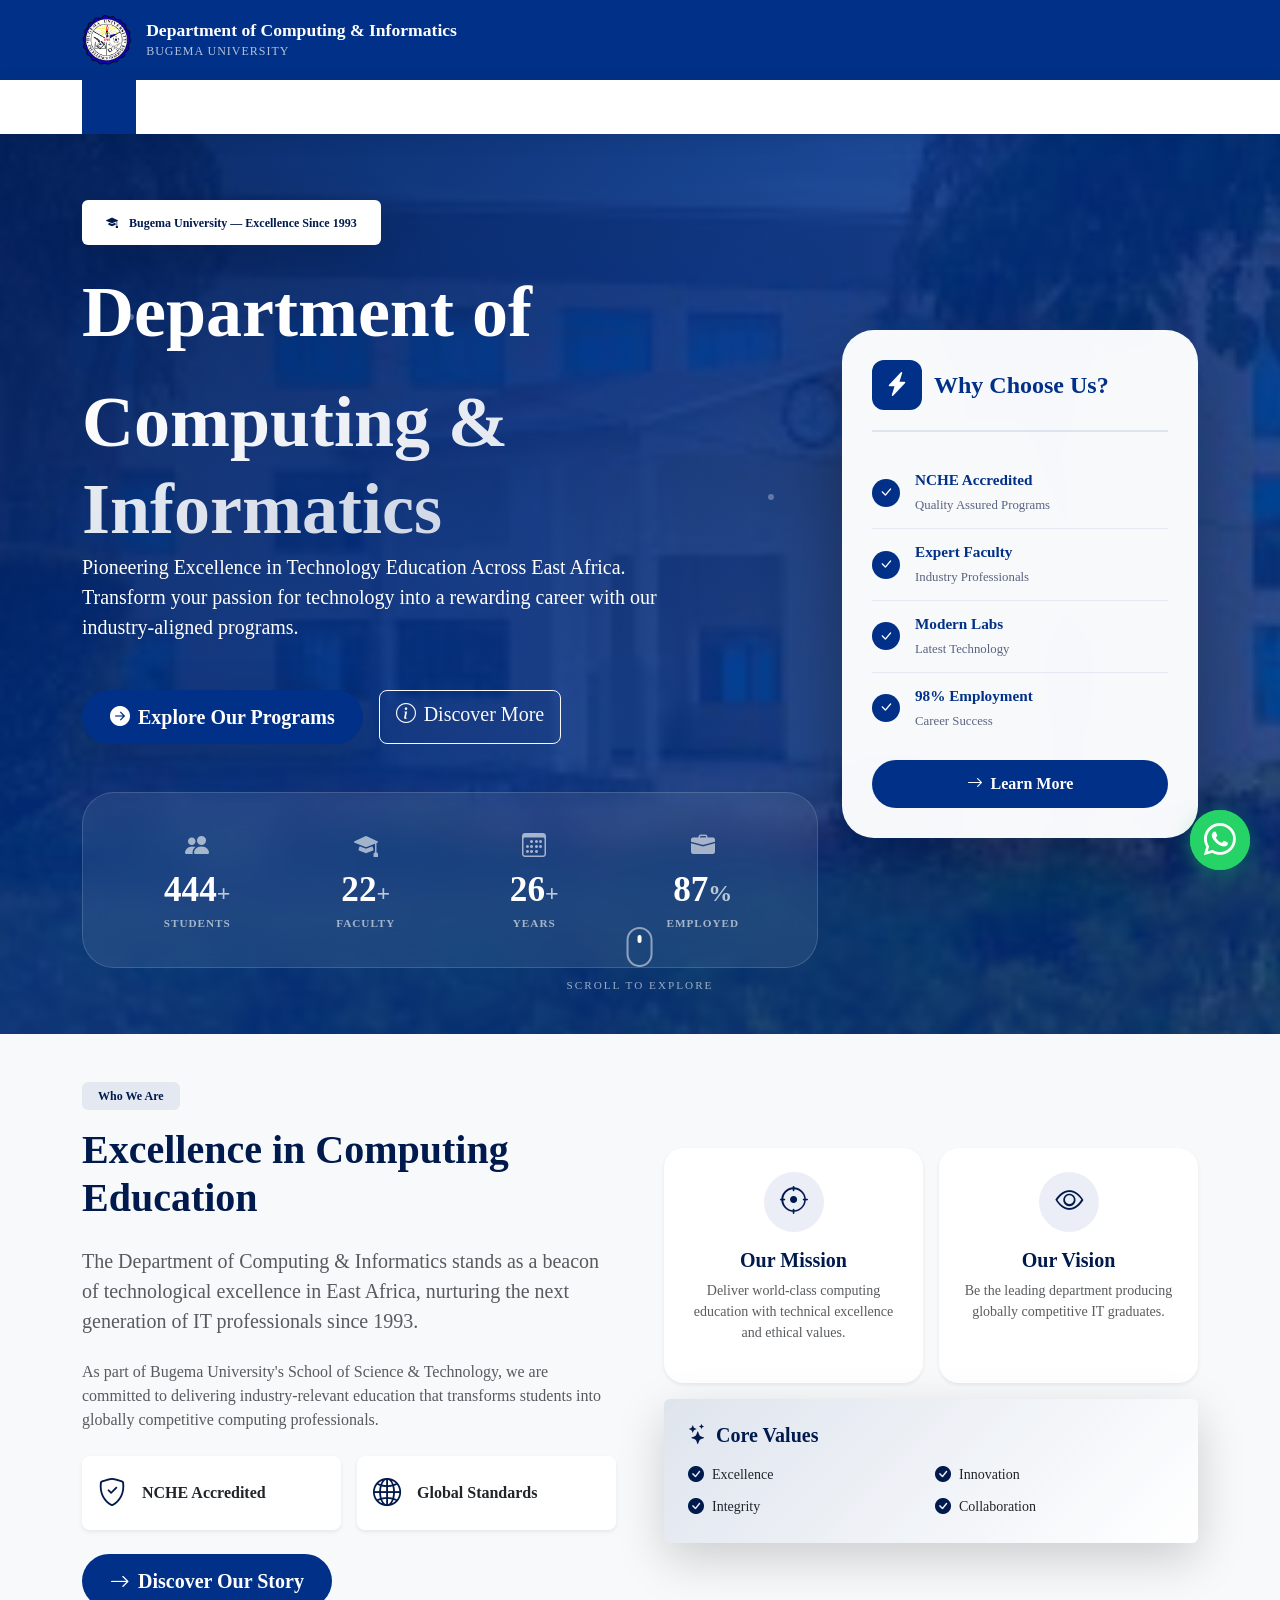
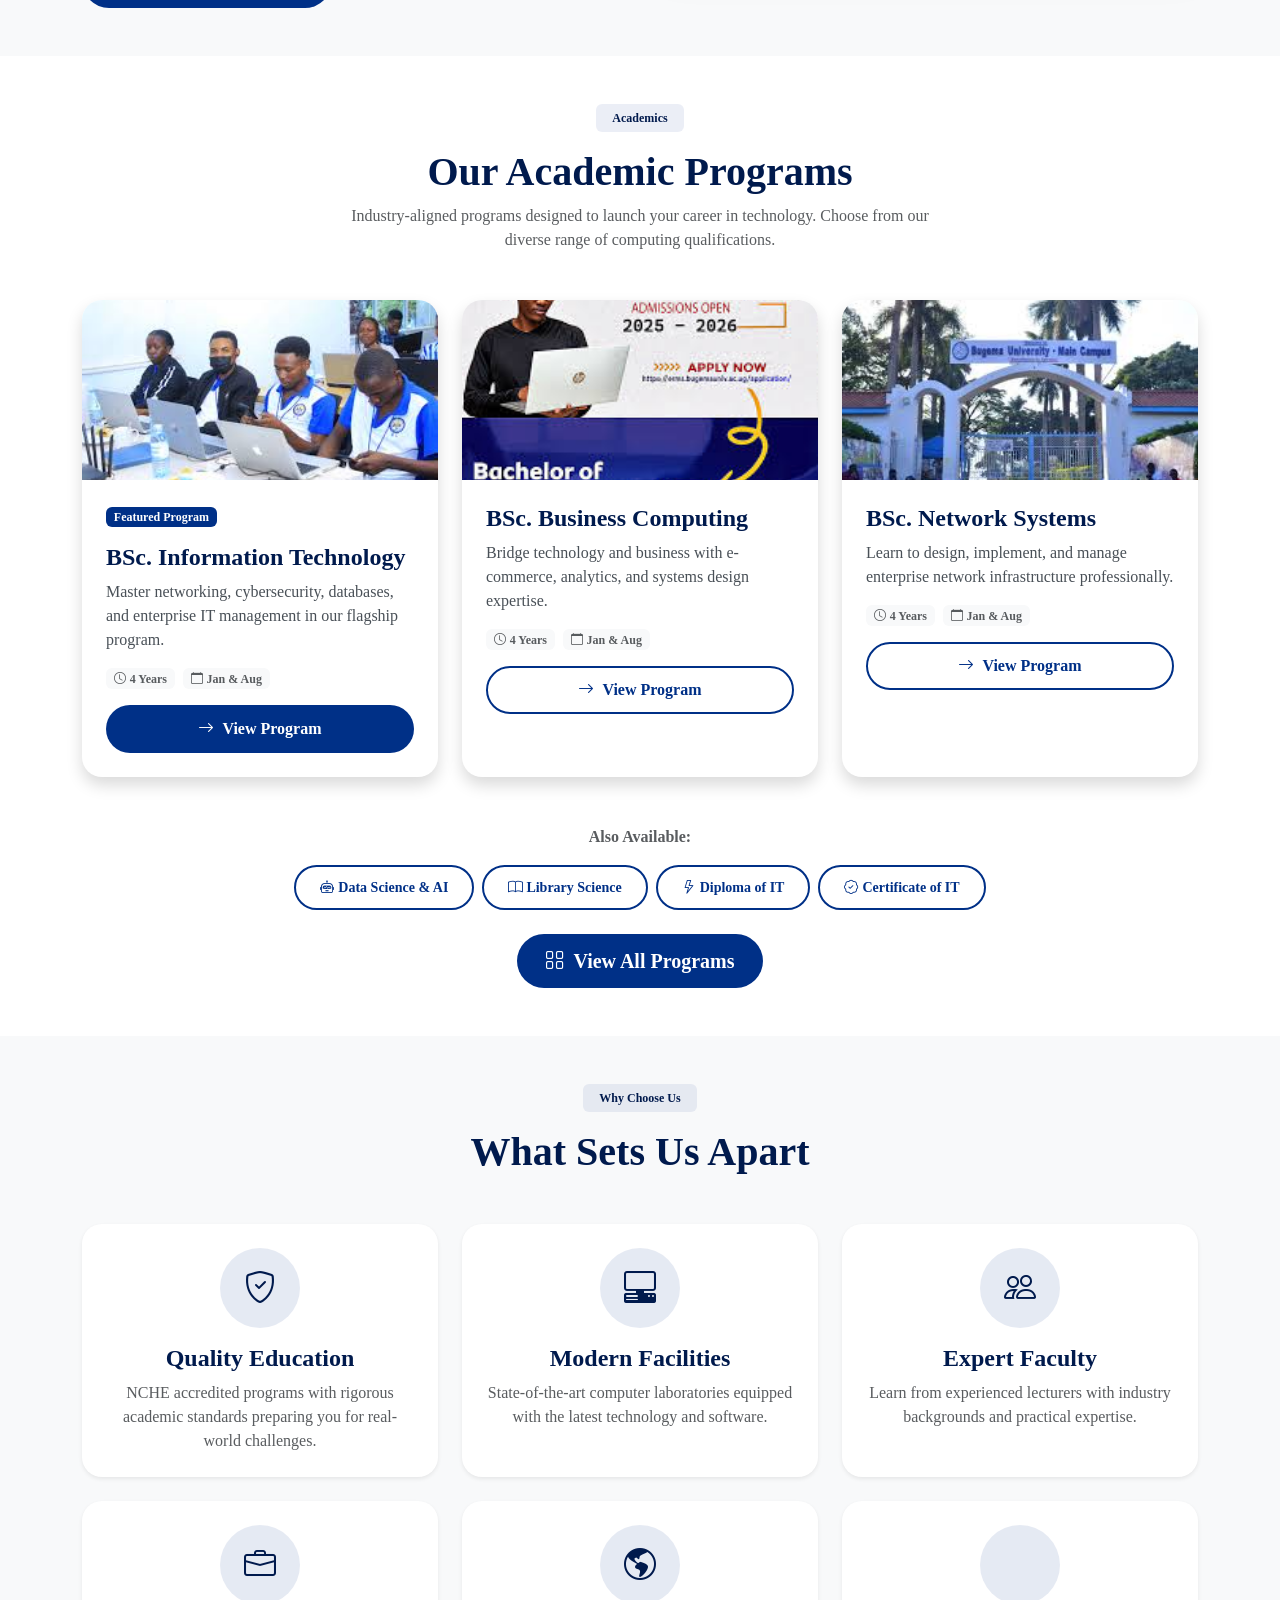
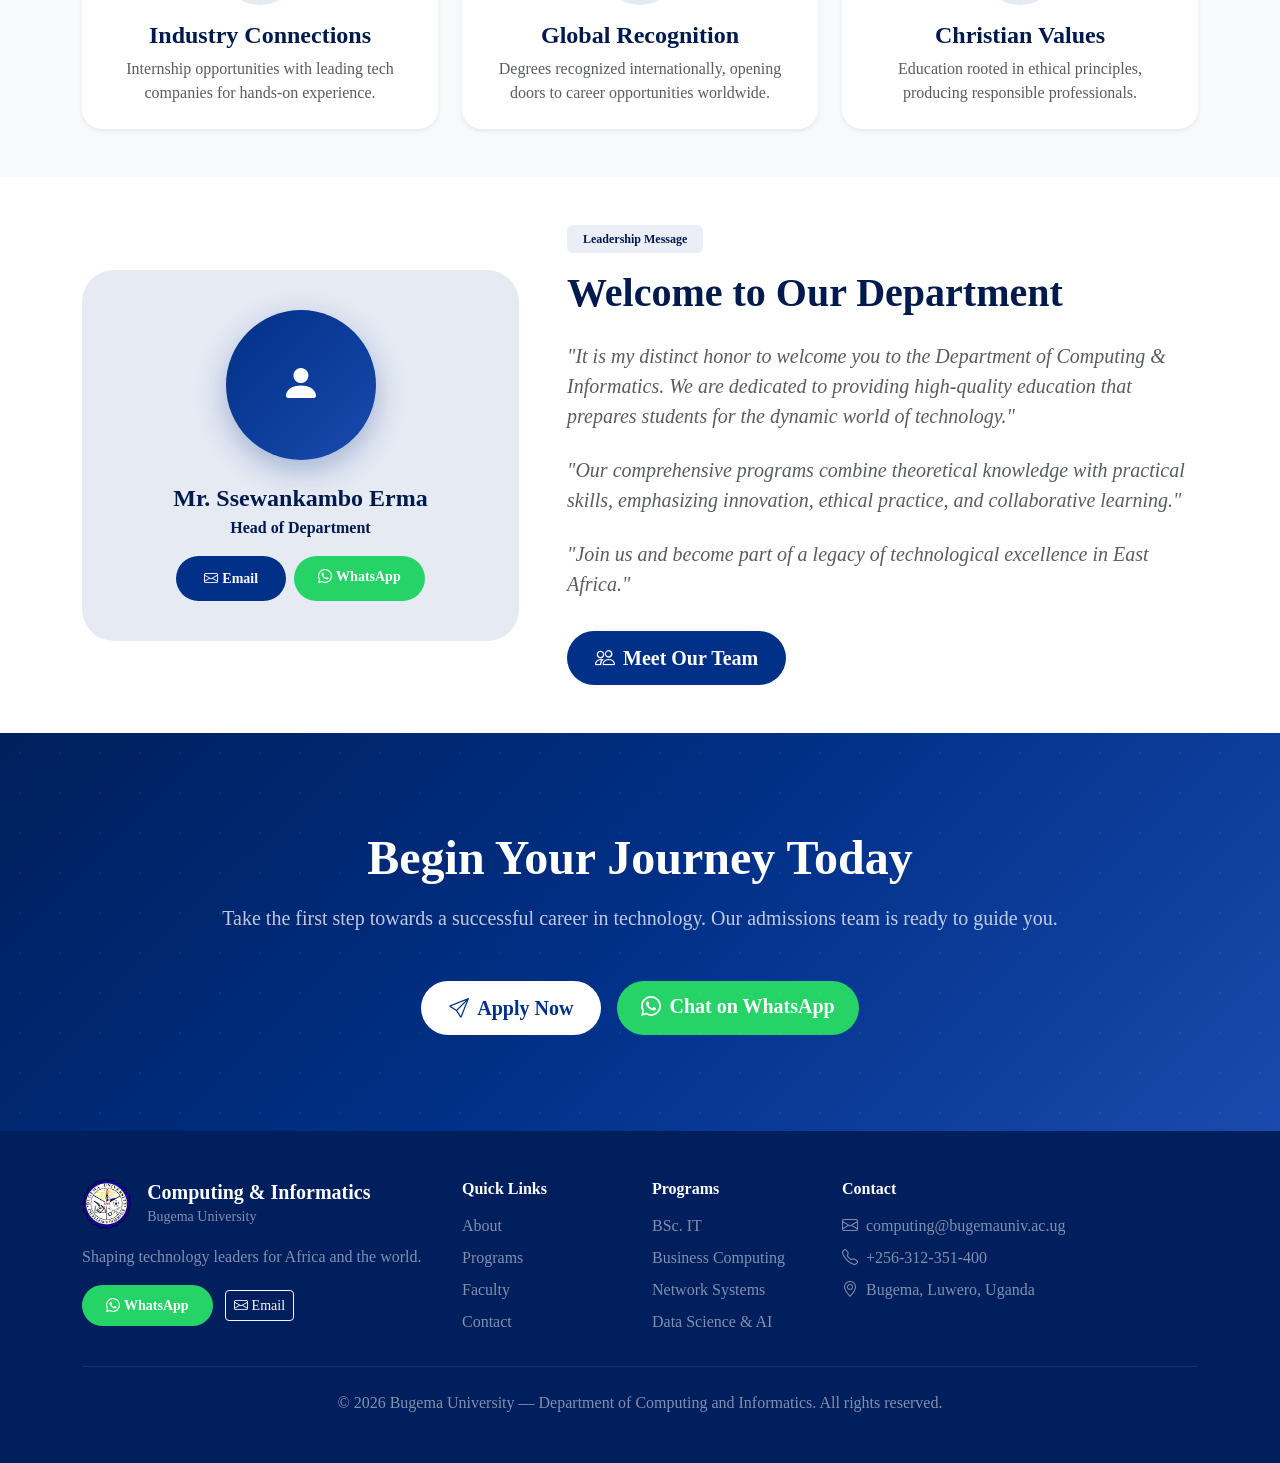
==== commit e57bea95: "Complete navbar redesign: Logo top bar with Bugema blue background, navigation bar below with underl" ====
--- a/index.html
+++ b/index.html
@@ -12,24 +12,33 @@
     <link href="https://unpkg.com/aos@2.3.1/dist/aos.css" rel="stylesheet">
 </head>
 <body>
-    <!-- Navigation -->
-    <nav class="navbar navbar-expand-lg fixed-top" id="navbar">
-        <div class="container">
-            <a class="navbar-brand d-flex align-items-center" href="index.html">
-                <img src="images/Bugema_logo.png" alt="Logo" height="45" class="me-2 rounded-3">
-                <span class="brand-text">Computing & Informatics</span>
+    <!-- Top Bar with Logo -->
+    <div class="top-bar">
+        <div class="container">
+            <a class="top-bar-brand" href="index.html">
+                <img src="images/Bugema_logo.png" alt="Bugema University Logo">
+                <div class="brand-text">
+                    <span class="brand-title">Department of Computing & Informatics</span>
+                    <span class="brand-subtitle">Bugema University</span>
+                </div>
             </a>
+        </div>
+    </div>
+
+    <!-- Main Navigation -->
+    <nav class="main-navbar">
+        <div class="container">
             <button class="navbar-toggler border-0" type="button" data-bs-toggle="collapse" data-bs-target="#navbarNav">
                 <span class="navbar-toggler-icon"></span>
             </button>
             <div class="collapse navbar-collapse" id="navbarNav">
-                <ul class="navbar-nav ms-auto align-items-lg-center">
+                <ul class="navbar-nav align-items-lg-center">
                     <li class="nav-item"><a class="nav-link active" href="index.html">Home</a></li>
                     <li class="nav-item"><a class="nav-link" href="about.html">About</a></li>
                     <li class="nav-item"><a class="nav-link" href="programs.html">Programs</a></li>
                     <li class="nav-item"><a class="nav-link" href="faculty.html">Faculty</a></li>
                     <li class="nav-item"><a class="nav-link" href="contact.html">Contact</a></li>
-                    <li class="nav-item ms-lg-3">
+                    <li class="nav-item navbar-btn">
                         <a class="btn btn-bugema" href="application.html">Apply Now</a>
                     </li>
                 </ul>
--- a/css/style.css
+++ b/css/style.css
@@ -74,57 +74,91 @@
 
 /* ===== CUSTOM COLORS ===== */
 .bg-bugema { background-color: var(--bugema-blue) !important; }
-.bg-bugema-subtle { background-color: var(--bugema-blue-subtle) !important; }
-.text-bugema { color: var(--bugema-blue) !important; }
+.bg-bugema-subtle { background-color: rgba(0, 48, 135, 0.08) !important; }
+.text-bugema { color: #001a4d !important; }
+.text-bugema-dark { color: #001a4d !important; }
+.text-dark { color: #1a1f36 !important; }
+
+/* ===== TOP BAR WITH LOGO ===== */
+.top-bar {
+    background: var(--bugema-blue);
+    padding: 15px 0;
+    box-shadow: 0 2px 15px rgba(0,48,135,0.2);
+}
+.top-bar a {
+    text-decoration: none;
+}
+.top-bar-brand {
+    display: flex;
+    align-items: center;
+    gap: 15px;
+}
+.top-bar-brand img {
+    height: 50px;
+    border-radius: 8px;
+}
+.top-bar-brand .brand-text {
+    display: flex;
+    flex-direction: column;
+}
+.top-bar-brand .brand-title {
+    font-size: 1.1rem;
+    font-weight: 700;
+    color: var(--white);
+    line-height: 1.2;
+}
+.top-bar-brand .brand-subtitle {
+    font-size: 0.75rem;
+    color: rgba(255,255,255,0.7);
+    text-transform: uppercase;
+    letter-spacing: 1px;
+}
 
 /* ===== NAVBAR ===== */
-.navbar {
-    padding: 12px 0;
-    transition: var(--transition);
+.main-navbar {
+    background: var(--white);
+    box-shadow: 0 4px 20px rgba(0,0,0,0.08);
+    position: relative;
+    z-index: 1030;
+}
+.main-navbar .navbar {
+    padding: 0;
+    background: transparent !important;
+    box-shadow: none;
+}
+.main-navbar .navbar-brand {
+    display: none;
+}
+.main-navbar .navbar-nav {
+    margin-left: 0;
+    width: 100%;
+    justify-content: flex-start;
+}
+.main-navbar .navbar-nav .nav-link {
+    color: var(--gray-700);
+    font-weight: 600;
+    padding: 18px 24px;
+    transition: var(--transition);
+    font-size: 0.95rem;
+    position: relative;
+    border-bottom: 3px solid transparent;
+}
+.main-navbar .navbar-nav .nav-link::after {
+    display: none;
+}
+.main-navbar .navbar-nav .nav-link:hover,
+.main-navbar .navbar-nav .nav-link.active {
+    color: var(--bugema-blue);
     background: transparent;
-    z-index: 1030;
-}
-.navbar.scrolled {
-    background: rgba(255,255,255,0.95);
-    backdrop-filter: blur(20px);
-    box-shadow: var(--shadow-sm);
-    padding: 8px 0;
-}
-.navbar-brand .brand-text {
-    font-weight: 700;
-    font-size: 1rem;
-    color: var(--white);
-    transition: var(--transition);
-}
-.navbar.scrolled .brand-text { color: var(--bugema-blue); }
-.navbar-nav .nav-link {
-    color: rgba(255,255,255,0.9);
-    font-weight: 500;
-    padding: 8px 16px;
-    border-radius: 50px;
-    transition: var(--transition);
-}
-.navbar.scrolled .navbar-nav .nav-link { color: var(--gray-600); }
-.navbar-nav .nav-link:hover,
-.navbar-nav .nav-link.active {
-    background: rgba(255,255,255,0.15);
-    color: var(--white);
-}
-.navbar.scrolled .navbar-nav .nav-link:hover,
-.navbar.scrolled .navbar-nav .nav-link.active {
-    background: var(--bugema-blue-subtle);
-    color: var(--bugema-blue);
-}
-.navbar-toggler {
+    border-bottom-color: var(--bugema-blue);
+}
+.main-navbar .navbar-toggler {
     border: none;
-    padding: 8px;
-}
-.navbar-toggler:focus { box-shadow: none; }
-.navbar-toggler-icon {
-    background-image: url("data:image/svg+xml,%3csvg xmlns='http://www.w3.org/2000/svg' viewBox='0 0 30 30'%3e%3cpath stroke='rgba%28255, 255, 255, 1%29' stroke-linecap='round' stroke-miterlimit='10' stroke-width='2' d='M4 7h22M4 15h22M4 23h22'/%3e%3c/svg%3e");
-}
-.navbar.scrolled .navbar-toggler-icon {
-    background-image: url("data:image/svg+xml,%3csvg xmlns='http://www.w3.org/2000/svg' viewBox='0 0 30 30'%3e%3cpath stroke='rgba%280, 48, 135, 1%29' stroke-linecap='round' stroke-miterlimit='10' stroke-width='2' d='M4 7h22M4 15h22M4 23h22'/%3e%3c/svg%3e");
+    padding: 15px;
+    background: var(--bugema-blue);
+}
+.main-navbar .navbar-btn {
+    margin: 10px 0 10px 20px;
 }
 
 /* ===== HERO SECTION NEW ===== */
@@ -465,6 +499,23 @@
 .program-card:hover {
     transform: translateY(-8px);
     box-shadow: var(--shadow-lg) !important;
+}
+.program-card .card-title,
+.program-card h4,
+.program-card h5 {
+    color: #001a4d !important;
+}
+.program-card p {
+    color: #495057 !important;
+}
+
+/* ===== SECTION HEADINGS ===== */
+.section-title {
+    color: #001a4d !important;
+    font-weight: 700;
+}
+.section-subtitle {
+    color: #6c757d !important;
 }
 
 /* ===== WHY CARDS ===== */
@@ -611,8 +662,28 @@
 
 /* ===== PAGE HERO (inner pages) ===== */
 .page-hero-section {
+    position: relative;
     min-height: 60vh;
     padding: 140px 0 80px;
+    background: linear-gradient(135deg, var(--bugema-blue-dark) 0%, var(--bugema-blue) 50%, var(--bugema-blue-light) 100%);
+    display: flex;
+    align-items: center;
+    overflow: hidden;
+}
+.page-hero-section::before {
+    content: '';
+    position: absolute;
+    inset: 0;
+    background-image: radial-gradient(rgba(255,255,255,0.03) 1px, transparent 1px);
+    background-size: 30px 30px;
+}
+.page-hero-section .hero-overlay {
+    display: none;
+}
+.page-hero-section .hero-content {
+    position: relative;
+    z-index: 10;
+    width: 100%;
 }
 
 /* ===== ORGANIZATIONAL CHART ===== */
@@ -735,3 +806,103 @@
         min-width: 200px;
     }
 }
+
+/* ===== FACULTY PAGE PRO STYLES ===== */
+.faculty-avatar {
+    width: 110px;
+    height: 110px;
+    border-radius: 50%;
+    background: linear-gradient(135deg, var(--bugema-blue) 0%, var(--bugema-blue-light) 100%);
+    display: flex;
+    align-items: center;
+    justify-content: center;
+    box-shadow: 0 10px 30px rgba(0,48,135,0.25);
+    position: relative;
+}
+.faculty-avatar::after {
+    content: '';
+    position: absolute;
+    inset: -4px;
+    border-radius: 50%;
+    border: 3px solid rgba(0,48,135,0.15);
+}
+.faculty-avatar i {
+    font-size: 48px;
+    color: var(--white);
+}
+
+.faculty-card-pro .card {
+    transition: var(--transition);
+    border-radius: var(--radius-lg);
+}
+.faculty-card-pro .card:hover {
+    transform: translateY(-8px);
+    box-shadow: var(--shadow-lg) !important;
+}
+
+.qualification-badge {
+    min-height: 28px;
+}
+
+.expertise-area .badge {
+    font-weight: 500;
+    padding: 6px 12px;
+}
+
+.technical-avatar {
+    width: 90px;
+    height: 90px;
+    border-radius: 50%;
+    background: linear-gradient(135deg, var(--gray-600) 0%, var(--gray-800) 100%);
+    display: flex;
+    align-items: center;
+    justify-content: center;
+}
+.technical-avatar i {
+    font-size: 40px;
+    color: var(--white);
+}
+
+.committee-card {
+    border-radius: var(--radius-lg);
+    transition: var(--transition);
+}
+.committee-card:hover {
+    transform: translateY(-5px);
+    box-shadow: var(--shadow-md) !important;
+}
+.committee-icon {
+    width: 70px;
+    height: 70px;
+    border-radius: 50%;
+    background: var(--bugema-blue-subtle);
+    display: flex;
+    align-items: center;
+    justify-content: center;
+    color: var(--bugema-blue);
+    transition: var(--transition);
+}
+.committee-card:hover .committee-icon {
+    background: var(--bugema-blue);
+    color: var(--white);
+}
+
+.committee-members {
+    min-height: 40px;
+    display: flex;
+    align-items: center;
+    justify-content: center;
+}
+
+/* ===== NAVBAR SCROLL STATE ===== */
+.navbar.scrolled {
+    background: rgba(255,255,255,0.98) !important;
+    backdrop-filter: blur(20px);
+    box-shadow: var(--shadow-sm);
+    padding: 8px 0;
+}
+.navbar.scrolled .brand-text { color: var(--bugema-blue) !important; }
+.navbar.scrolled .nav-link { color: var(--gray-600) !important; }
+.navbar.scrolled .nav-link:hover, 
+.navbar.scrolled .nav-link.active { color: var(--bugema-blue) !important; }
+
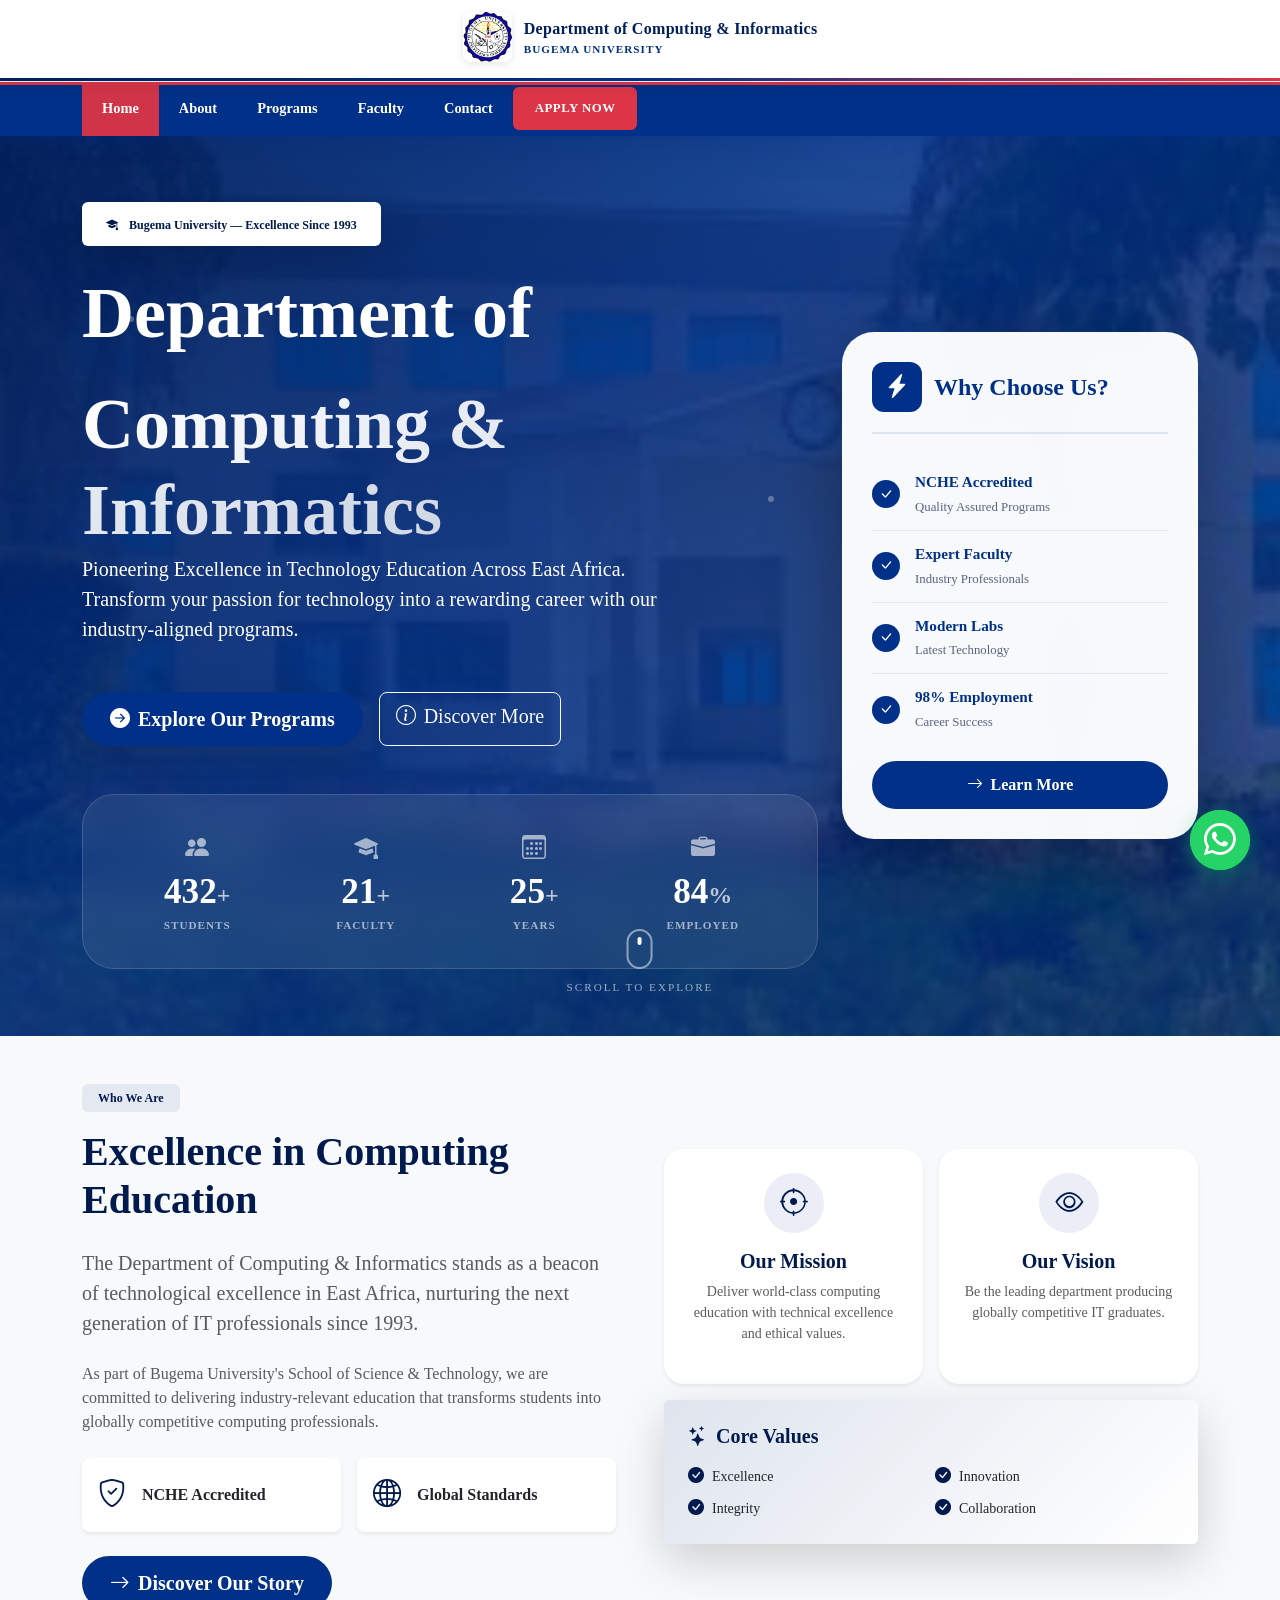
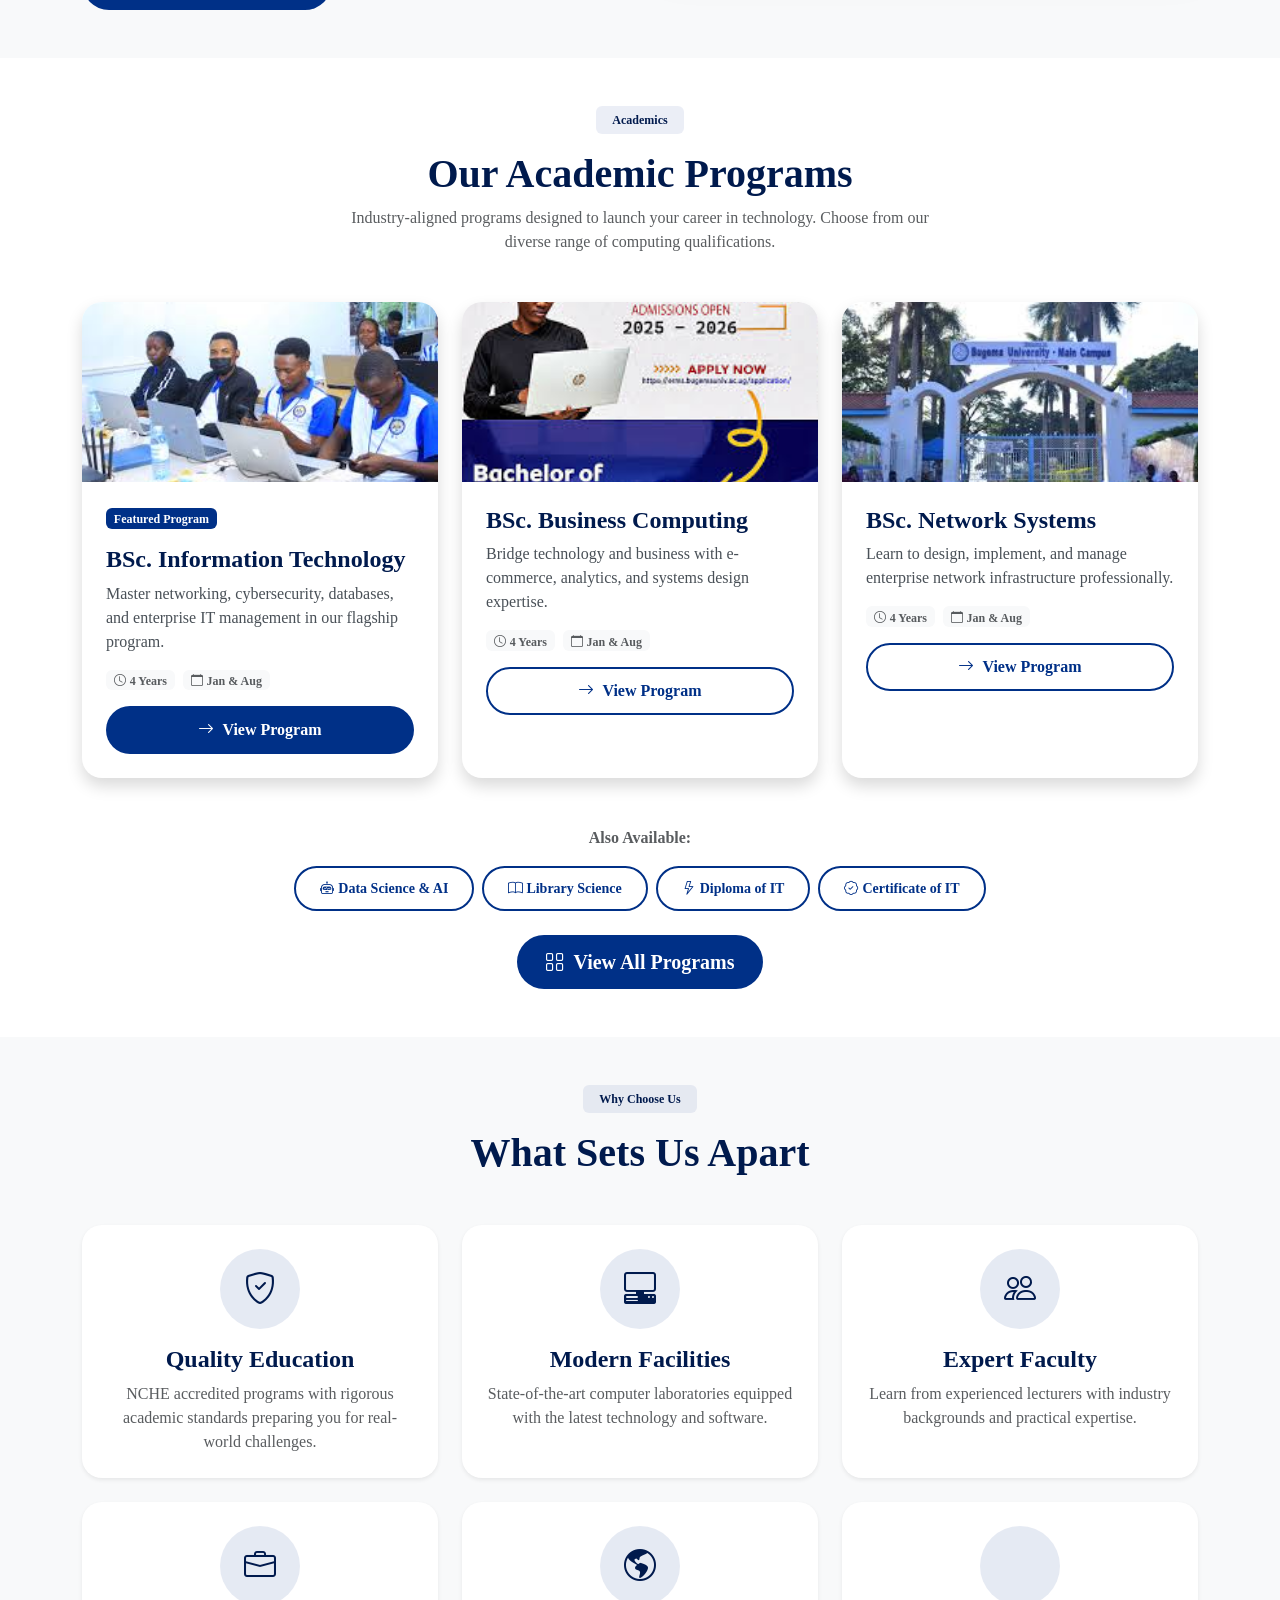
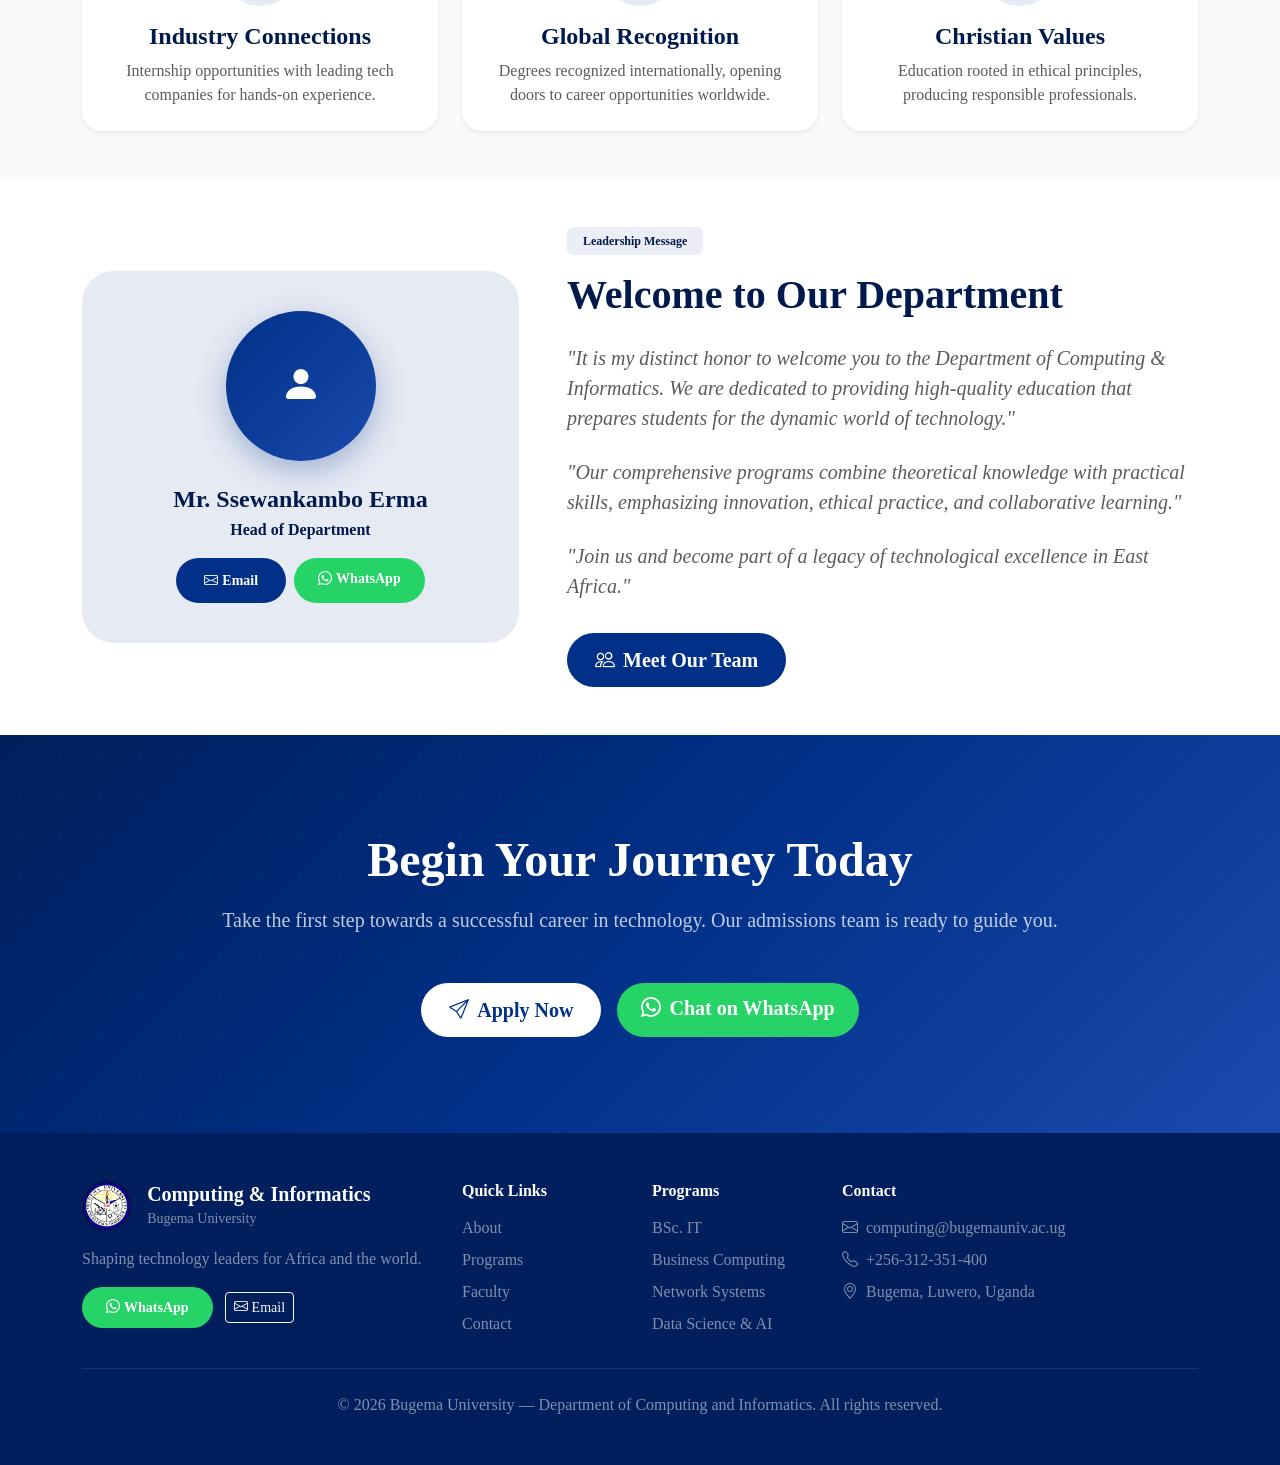
==== commit 3a776439: "Fix navbar visibility: show menu on desktop, collapse only on mobile" ====
--- a/index.html
+++ b/index.html
@@ -31,7 +31,7 @@
             <button class="navbar-toggler border-0" type="button" data-bs-toggle="collapse" data-bs-target="#navbarNav">
                 <span class="navbar-toggler-icon"></span>
             </button>
-            <div class="collapse navbar-collapse" id="navbarNav">
+            <div class="navbar-collapse" id="navbarNav">
                 <ul class="navbar-nav align-items-lg-center">
                     <li class="nav-item"><a class="nav-link active" href="index.html">Home</a></li>
                     <li class="nav-item"><a class="nav-link" href="about.html">About</a></li>
--- a/css/style.css
+++ b/css/style.css
@@ -4,6 +4,7 @@
     --bugema-blue-dark: #001f5c;
     --bugema-blue-light: #1a4aad;
     --bugema-blue-subtle: rgba(0, 48, 135, 0.1);
+    --bugema-red: #dc3545;
     --white: #ffffff;
     --light: #f8f9fa;
     --gray-100: #f0f2f8;
@@ -81,84 +82,173 @@
 
 /* ===== TOP BAR WITH LOGO ===== */
 .top-bar {
-    background: var(--bugema-blue);
-    padding: 15px 0;
-    box-shadow: 0 2px 15px rgba(0,48,135,0.2);
+    background: var(--white);
+    padding: 12px 0;
+    box-shadow: 0 2px 15px rgba(0,0,0,0.08);
+    position: relative;
+    z-index: 1032;
+    text-align: center;
+    border-bottom: 1px solid var(--gray-200);
+}
+.top-bar::after {
+    content: '';
+    position: absolute;
+    bottom: 0;
+    left: 0;
+    right: 0;
+    height: 3px;
+    background: linear-gradient(90deg, var(--bugema-blue-dark), var(--bugema-blue), var(--bugema-red));
 }
 .top-bar a {
     text-decoration: none;
+    display: inline-flex;
+    align-items: center;
+    gap: 12px;
 }
 .top-bar-brand {
-    display: flex;
-    align-items: center;
-    gap: 15px;
+    display: inline-flex;
+    align-items: center;
+    gap: 12px;
 }
 .top-bar-brand img {
     height: 50px;
     border-radius: 8px;
+    box-shadow: 0 2px 8px rgba(0,0,0,0.1);
 }
 .top-bar-brand .brand-text {
     display: flex;
     flex-direction: column;
+    text-align: left;
 }
 .top-bar-brand .brand-title {
-    font-size: 1.1rem;
+    font-size: 1rem;
     font-weight: 700;
-    color: var(--white);
-    line-height: 1.2;
+    color: var(--bugema-blue-dark);
+    letter-spacing: 0.3px;
 }
 .top-bar-brand .brand-subtitle {
-    font-size: 0.75rem;
-    color: rgba(255,255,255,0.7);
+    font-size: 0.7rem;
+    color: var(--bugema-blue);
     text-transform: uppercase;
     letter-spacing: 1px;
-}
-
-/* ===== NAVBAR ===== */
+    font-weight: 600;
+}
+
+/* ===== MAIN NAVBAR (STICKY) ===== */
 .main-navbar {
+    background: var(--bugema-blue);
+    position: sticky;
+    top: 0;
+    z-index: 1030;
+    box-shadow: 0 4px 20px rgba(0,48,135,0.3);
+}
+.main-navbar::before {
+    content: '';
+    position: absolute;
+    top: 0;
+    left: 0;
+    right: 0;
+    height: 3px;
+    background: var(--bugema-red);
+}
+.main-navbar .navbar {
+    padding: 0 !important;
+}
+.main-navbar .container {
+    display: flex;
+    align-items: center;
+    justify-content: space-between;
+}
+.main-navbar .navbar-nav {
+    display: flex;
+    flex-direction: row;
+    align-items: center;
+    margin: 0;
+    padding: 0;
+}
+.main-navbar .nav-item {
+    list-style: none;
+}
+.main-navbar .nav-link {
+    color: var(--white);
+    font-weight: 600;
+    padding: 16px 20px;
+    font-size: 0.9rem;
+    display: flex;
+    align-items: center;
+    gap: 6px;
+    transition: all 0.25s ease;
+}
+.main-navbar .nav-link i {
+    font-size: 1rem;
+}
+.main-navbar .nav-link:hover,
+.main-navbar .nav-link.active {
+    color: var(--white);
+    background: rgba(220,53,69,0.95);
+}
+.main-navbar .navbar-toggler {
+    display: none;
+    border: none;
+    padding: 10px 14px;
+    background: var(--bugema-red);
+    border-radius: 6px;
+}
+.main-navbar .navbar-toggler-icon {
+    background-image: url("data:image/svg+xml,%3csvg xmlns='http://www.w3.org/2000/svg' viewBox='0 0 30 30'%3e%3cpath stroke='rgba%28255, 255, 255, 1%29' stroke-linecap='round' stroke-miterlimit='10' stroke-width='2' d='M4 7h22M4 15h22M4 23h22'/%3e%3c/svg%3e");
+}
+.main-navbar .navbar-btn .btn {
+    background: var(--bugema-red);
+    color: var(--white);
+    padding: 10px 20px;
+    font-weight: 700;
+    border-radius: 6px;
+    text-transform: uppercase;
+    font-size: 0.8rem;
+    letter-spacing: 0.5px;
+    border: 2px solid var(--bugema-red);
+    transition: all 0.25s;
+}
+.main-navbar .navbar-btn .btn:hover {
     background: var(--white);
-    box-shadow: 0 4px 20px rgba(0,0,0,0.08);
-    position: relative;
-    z-index: 1030;
-}
-.main-navbar .navbar {
-    padding: 0;
-    background: transparent !important;
-    box-shadow: none;
-}
-.main-navbar .navbar-brand {
-    display: none;
-}
-.main-navbar .navbar-nav {
-    margin-left: 0;
-    width: 100%;
-    justify-content: flex-start;
-}
-.main-navbar .navbar-nav .nav-link {
-    color: var(--gray-700);
-    font-weight: 600;
-    padding: 18px 24px;
-    transition: var(--transition);
-    font-size: 0.95rem;
-    position: relative;
-    border-bottom: 3px solid transparent;
-}
-.main-navbar .navbar-nav .nav-link::after {
-    display: none;
-}
-.main-navbar .navbar-nav .nav-link:hover,
-.main-navbar .navbar-nav .nav-link.active {
-    color: var(--bugema-blue);
-    background: transparent;
-    border-bottom-color: var(--bugema-blue);
-}
-.main-navbar .navbar-toggler {
-    border: none;
-    padding: 15px;
-    background: var(--bugema-blue);
-}
-.main-navbar .navbar-btn {
-    margin: 10px 0 10px 20px;
+    color: var(--bugema-red);
+    transform: translateY(-2px);
+}
+
+/* Mobile - Hide navbar and show hamburger */
+@media (max-width: 991px) {
+    .main-navbar .navbar-nav {
+        display: none;
+    }
+    .main-navbar .navbar-toggler {
+        display: block;
+    }
+    .main-navbar .navbar-collapse {
+        display: none;
+        position: absolute;
+        top: 100%;
+        left: 0;
+        right: 0;
+        background: var(--bugema-blue-dark);
+        padding: 10px 0;
+        box-shadow: 0 10px 30px rgba(0,0,0,0.3);
+    }
+    .main-navbar .navbar-collapse.show,
+    .main-navbar .navbar-collapse.collapsing {
+        display: block;
+    }
+    .main-navbar .navbar-nav {
+        flex-direction: column;
+        align-items: stretch;
+    }
+    .main-navbar .nav-link {
+        padding: 14px 20px;
+        border-bottom: 1px solid rgba(255,255,255,0.1);
+    }
+    .main-navbar .navbar-btn {
+        padding: 15px 20px;
+        text-align: center;
+    }
 }
 
 /* ===== HERO SECTION NEW ===== */
@@ -894,6 +984,127 @@
     justify-content: center;
 }
 
+/* ===== CONTACT PAGE STYLES ===== */
+.contact-quick-card {
+    background: var(--white);
+    border-radius: var(--radius-lg);
+    box-shadow: 0 4px 20px rgba(0,0,0,0.06);
+    transition: var(--transition);
+    border: 2px solid transparent;
+}
+.contact-quick-card:hover {
+    transform: translateY(-5px);
+    box-shadow: 0 15px 40px rgba(0,0,0,0.12);
+    border-color: var(--bugema-blue);
+}
+.contact-icon-box {
+    width: 70px;
+    height: 70px;
+    border-radius: 50%;
+    display: flex;
+    align-items: center;
+    justify-content: center;
+    font-size: 28px;
+    color: var(--white);
+}
+
+.contact-info-card {
+    background: var(--white);
+    border-radius: var(--radius-md);
+    padding: 20px;
+    box-shadow: 0 2px 15px rgba(0,0,0,0.05);
+}
+.contact-icon-sm {
+    width: 50px;
+    height: 50px;
+    min-width: 50px;
+    border-radius: 12px;
+    background: var(--bugema-blue-subtle);
+    display: flex;
+    align-items: center;
+    justify-content: center;
+    color: var(--bugema-blue);
+    font-size: 20px;
+}
+
+.contact-form-card {
+    background: var(--white);
+    border-radius: var(--radius-lg);
+}
+
+.key-contact-card {
+    background: var(--white);
+    border-radius: var(--radius-lg);
+    padding: 30px 20px;
+    box-shadow: 0 4px 20px rgba(0,0,0,0.06);
+    transition: var(--transition);
+    border: 2px solid transparent;
+}
+.key-contact-card:hover {
+    transform: translateY(-8px);
+    box-shadow: 0 20px 50px rgba(0,0,0,0.12);
+    border-color: var(--bugema-blue);
+}
+.key-contact-avatar {
+    width: 90px;
+    height: 90px;
+    border-radius: 50%;
+    background: #25D366;
+    display: flex;
+    align-items: center;
+    justify-content: center;
+    font-size: 36px;
+    color: var(--white);
+    box-shadow: 0 8px 25px rgba(37, 211, 102, 0.3);
+}
+.key-contact-avatar i {
+    font-size: 36px;
+}
+
+.contact-details {
+    padding: 15px;
+    background: var(--gray-100);
+    border-radius: var(--radius-md);
+}
+
+.map-card {
+    border: none;
+}
+
+.faq-card {
+    background: var(--white);
+    border-radius: var(--radius-md);
+    box-shadow: 0 2px 15px rgba(0,0,0,0.05);
+    overflow: hidden;
+}
+.faq-question {
+    padding: 20px 25px;
+    display: flex;
+    align-items: center;
+    cursor: pointer;
+    font-weight: 600;
+    color: var(--gray-800);
+    transition: var(--transition);
+}
+.faq-question:hover {
+    background: var(--gray-100);
+}
+.faq-icon {
+    margin-left: auto;
+    transition: var(--transition);
+}
+.faq-card.active .faq-icon {
+    transform: rotate(180deg);
+}
+.faq-answer {
+    padding: 0 25px 20px;
+    color: var(--gray-600);
+    display: none;
+}
+.faq-card.active .faq-answer {
+    display: block;
+}
+
 /* ===== NAVBAR SCROLL STATE ===== */
 .navbar.scrolled {
     background: rgba(255,255,255,0.98) !important;
